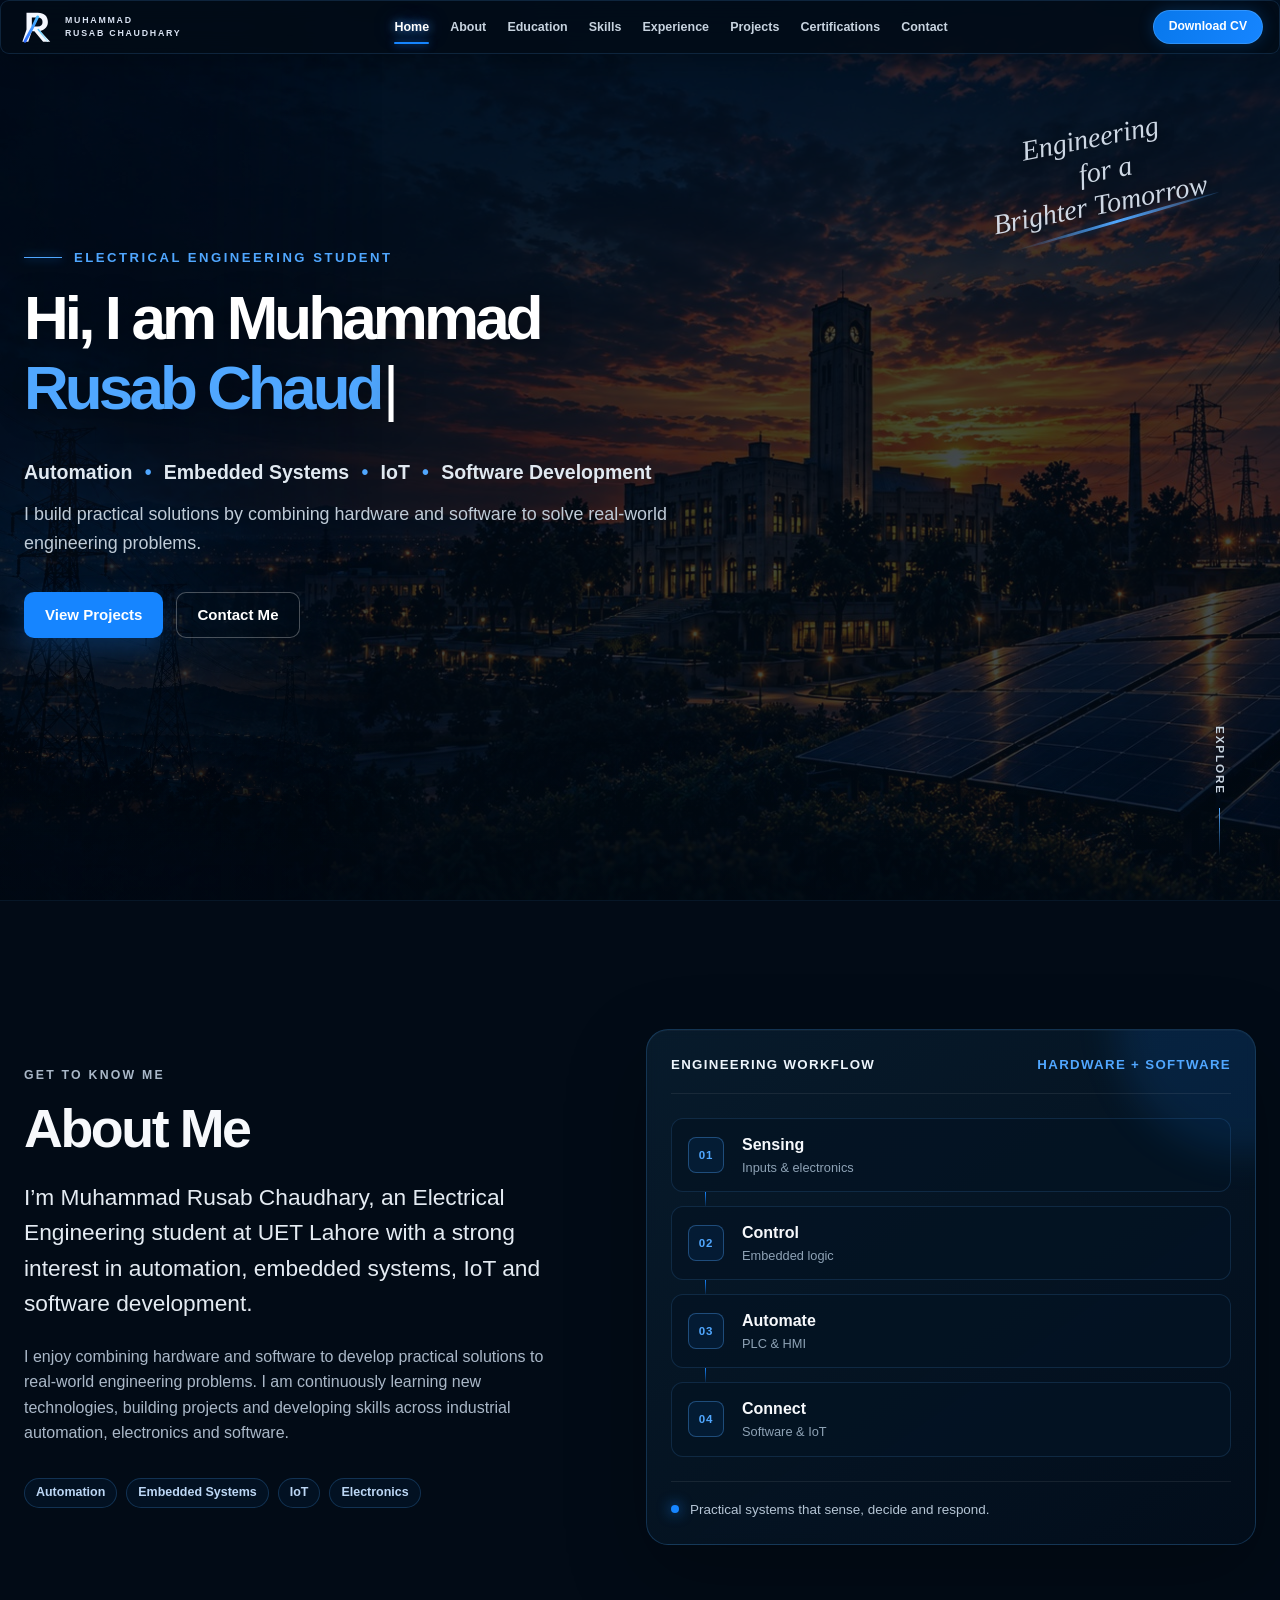
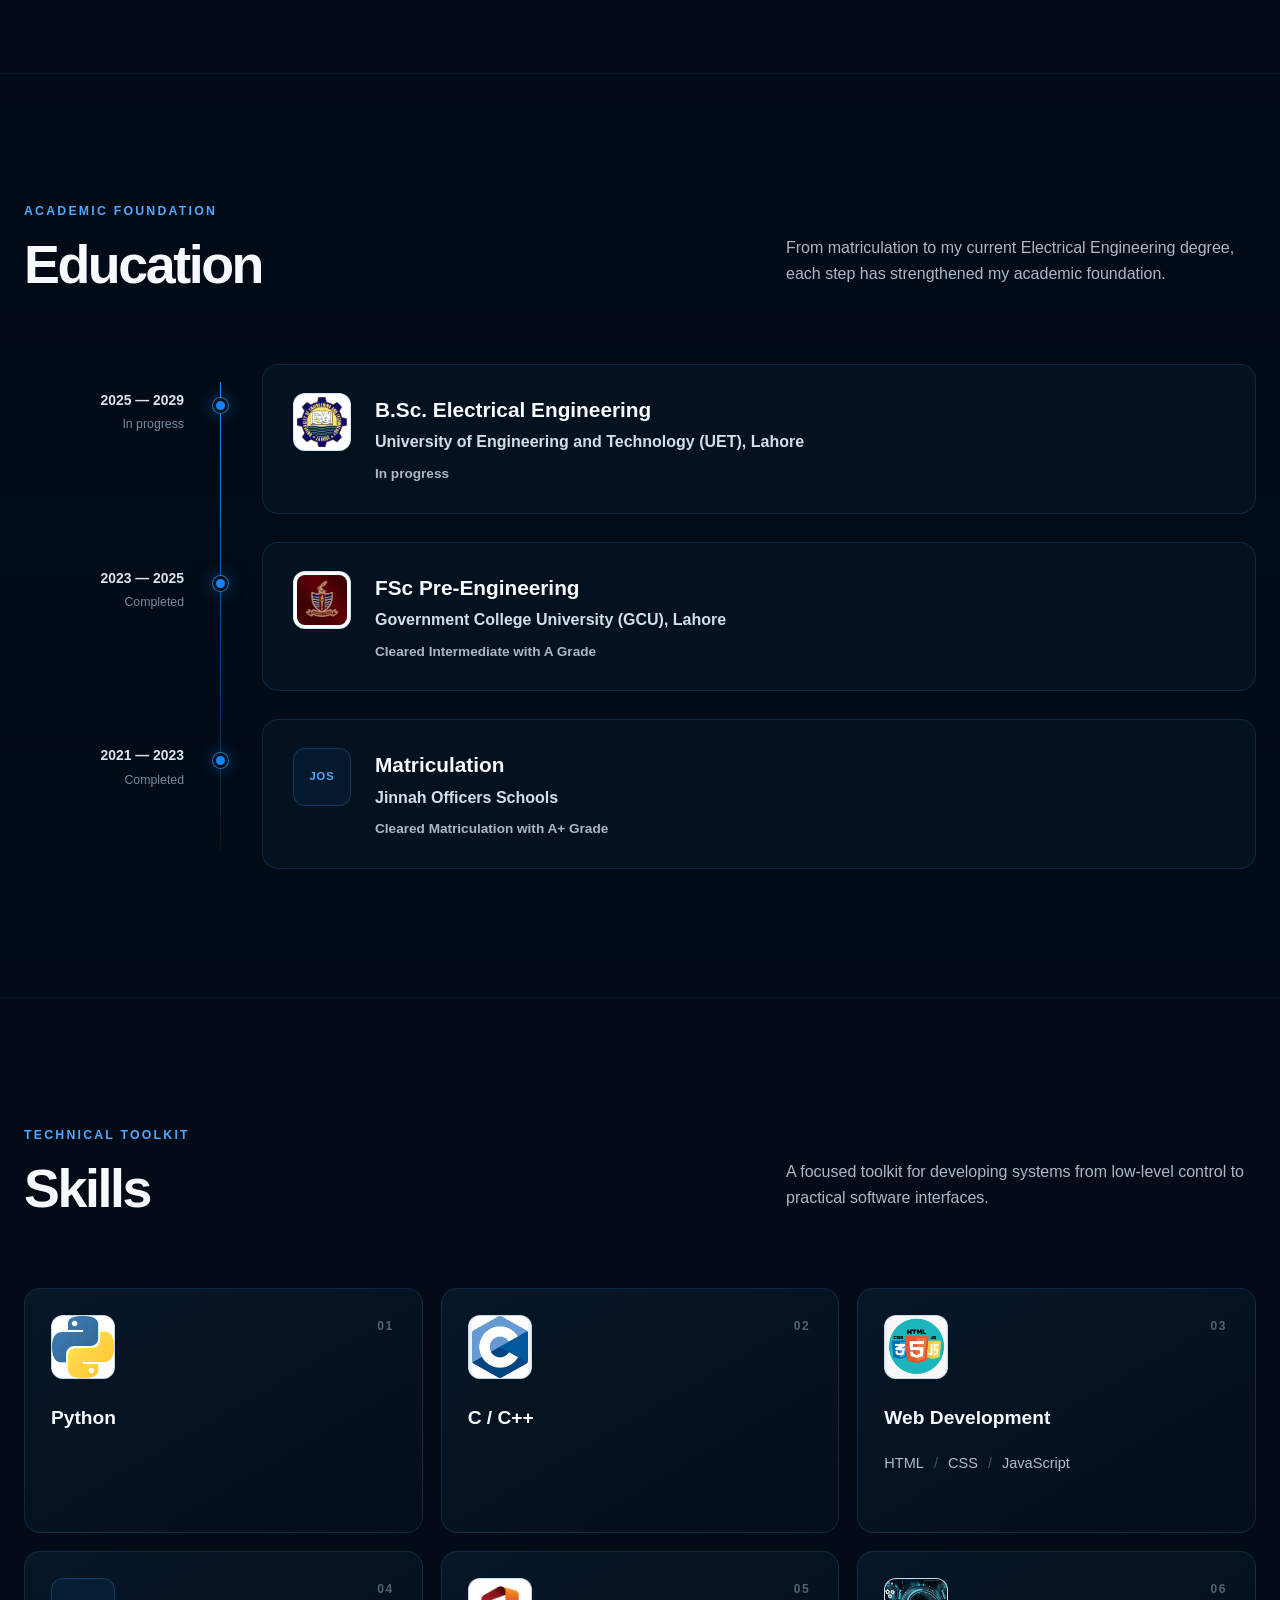
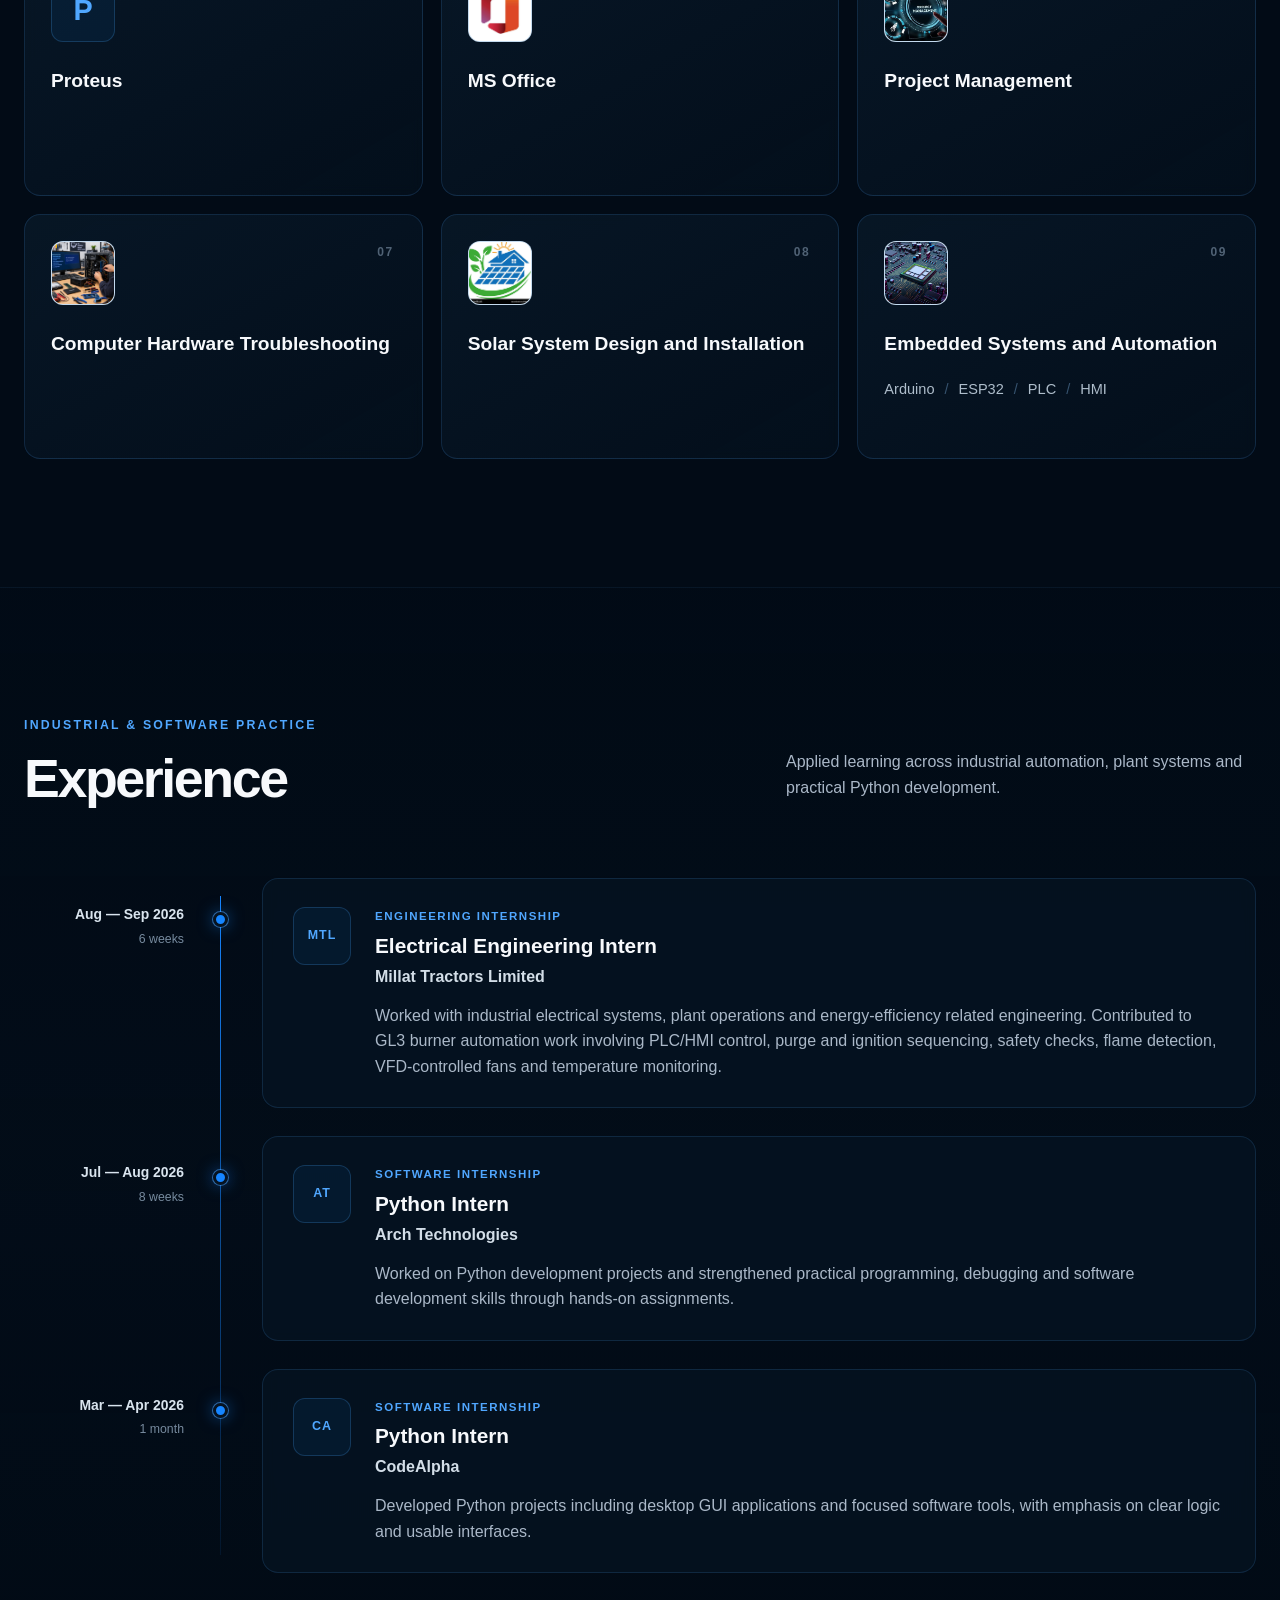
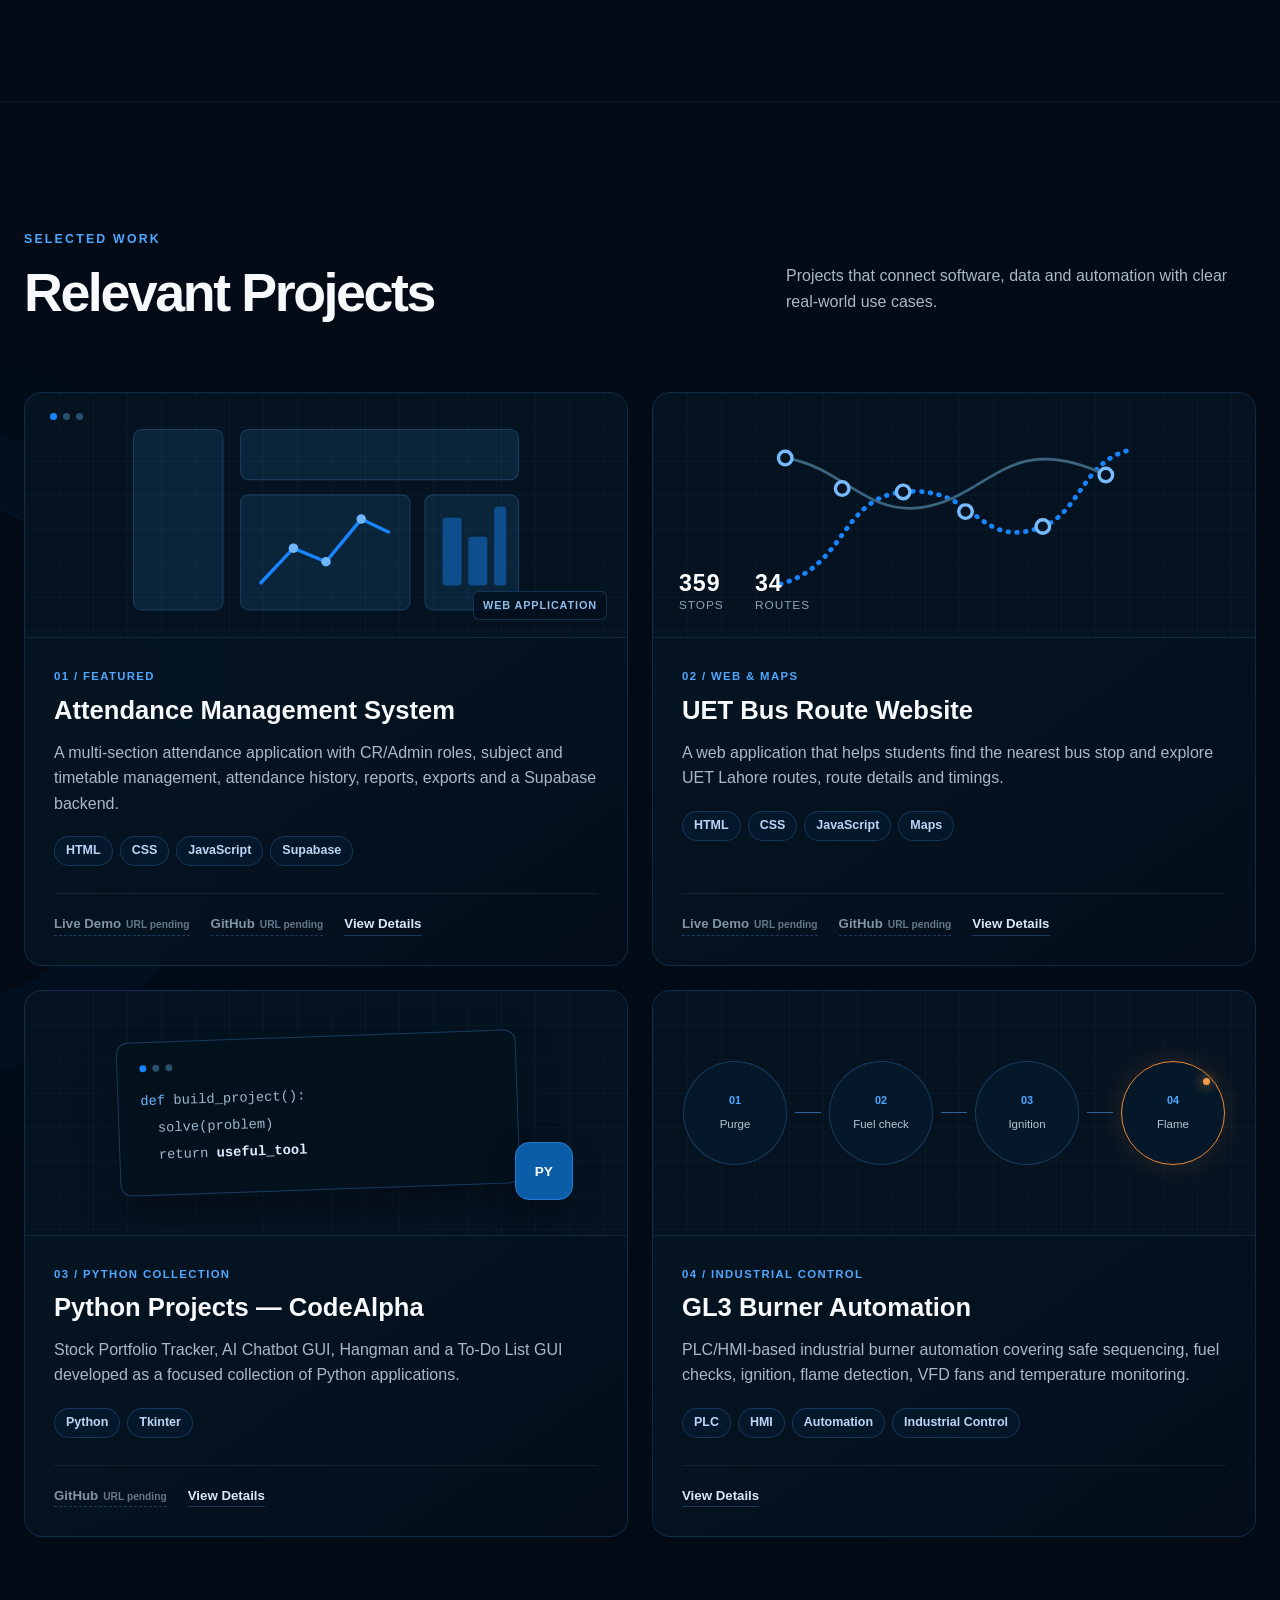
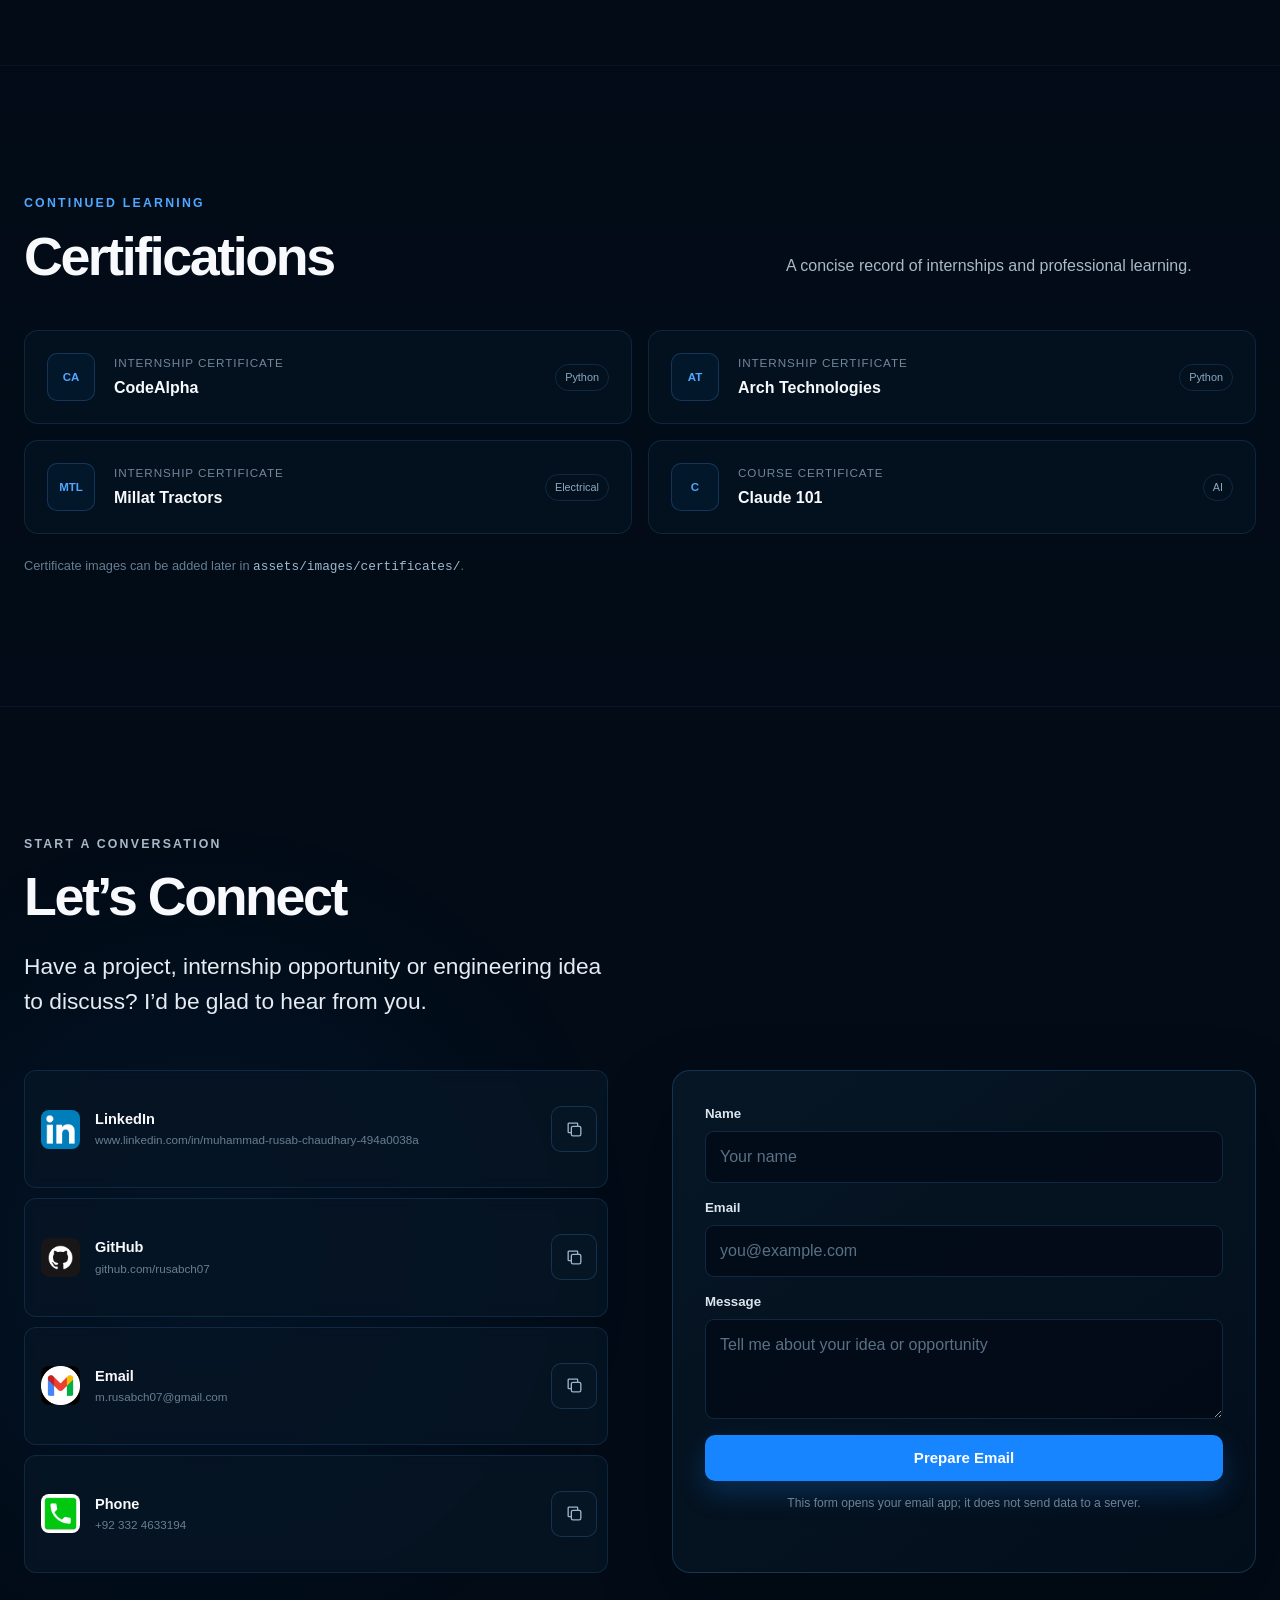
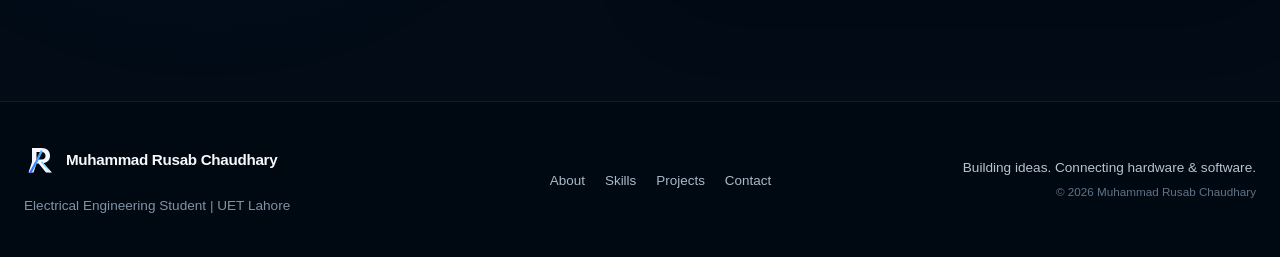
==== index.html @ 1ec8c9a7 "init" ====
<!doctype html>
<html lang="en">
<head>
  <meta charset="utf-8">
  <meta name="viewport" content="width=device-width, initial-scale=1">
  <meta name="description" content="Portfolio of Muhammad Rusab Chaudhary, an Electrical Engineering student focused on automation, embedded systems, IoT and software development.">
  <meta name="theme-color" content="#020b16">
  <title>Muhammad Rusab Chaudhary | Electrical Engineering Portfolio</title>
  <meta property="og:type" content="website">
  <meta property="og:title" content="Muhammad Rusab Chaudhary | Electrical Engineering Portfolio">
  <meta property="og:description" content="Electrical Engineering Student | Automation - Embedded - IoT">
  <meta property="og:image" content="assets/images/og-image.png">
  <meta name="twitter:card" content="summary_large_image">
  <meta name="twitter:title" content="Muhammad Rusab Chaudhary | Electrical Engineering Portfolio">
  <meta name="twitter:description" content="Electrical Engineering Student | Automation - Embedded - IoT">
  <meta name="twitter:image" content="assets/images/og-image.png">
  <link rel="icon" type="image/svg+xml" href="favicon.svg">
  <link rel="icon" type="image/png" sizes="32x32" href="assets/images/favicon-32.png">
  <link rel="icon" type="image/png" sizes="16x16" href="assets/images/favicon-16.png">
  <link rel="shortcut icon" href="favicon.ico">
  <link rel="apple-touch-icon" sizes="180x180" href="assets/images/apple-touch-icon.png">
  <link rel="manifest" href="site.webmanifest">
  <link rel="preload" as="image" href="assets/images/hero-bg.jpg" fetchpriority="high">
  <link rel="preload" as="image" href="assets/images/transmission-towers.png" fetchpriority="high">
  <link rel="stylesheet" href="style.css">
  <script src="script.js" defer></script>
</head>
<body>
  <img class="page-background" src="assets/images/hero-bg.jpg" alt="" aria-hidden="true" width="1600" height="900" fetchpriority="high" loading="eager" decoding="async">
  <a class="skip-link" href="#main-content">Skip to main content</a>

  <header class="site-header" id="site-header">
    <nav class="nav-shell" aria-label="Primary navigation">
      <a class="brand" href="#home" aria-label="Muhammad Rusab Chaudhary, home">
        <img class="brand-logo" src="assets/images/logo-r.svg" alt="Rusab Chaudhary logo" width="38" height="38">
        <span class="brand-name"><span>Muhammad</span><span>Rusab Chaudhary</span></span>
      </a>

      <button class="menu-toggle" type="button" aria-expanded="false" aria-controls="primary-menu" aria-label="Open navigation menu">
        <span></span><span></span><span></span>
      </button>

      <div class="nav-panel" id="primary-menu">
        <ul class="nav-links">
          <li><a class="nav-link active" href="#home">Home</a></li>
          <li><a class="nav-link" href="#about">About</a></li>
          <li><a class="nav-link" href="#education">Education</a></li>
          <li><a class="nav-link" href="#skills">Skills</a></li>
          <li><a class="nav-link" href="#experience">Experience</a></li>
          <li><a class="nav-link" href="#projects">Projects</a></li>
          <li><a class="nav-link" href="#certifications">Certifications</a></li>
          <li><a class="nav-link" href="#contact">Contact</a></li>
        </ul>
        <a class="button button-small button-outline cv-link" href="assets/documents/CV.pdf" download>Download CV</a>
      </div>
    </nav>
  </header>

  <main id="main-content">
    <section class="hero" id="home" aria-labelledby="hero-title">
      <div class="hero-content container">
        <p class="eyebrow hero-eyebrow">Electrical Engineering Student</p>
        <h1 id="hero-title"><span class="typed-line" aria-hidden="true"><span class="typed-prefix-line"><span id="typed-prefix"></span></span><span class="typed-name-line"><span id="typed-name"></span></span></span><span class="type-cursor" aria-hidden="true">|</span><span class="sr-only">Hi, I am Muhammad Rusab Chaudhary</span></h1>
        <p class="hero-specialties">Automation <span>•</span> Embedded Systems <span>•</span> IoT <span>•</span> Software Development</p>
        <p class="hero-intro">I build practical solutions by combining hardware and software to solve real-world engineering problems.</p>
        <div class="hero-actions">
          <a class="button button-primary" href="#projects">View Projects</a>
          <a class="button button-ghost" href="#contact">Contact Me</a>
        </div>
      </div>
      <p class="hero-motto" aria-label="Engineering for a Brighter Tomorrow">
        <span>Engineering</span>
        <span>for a</span>
        <span>Brighter Tomorrow</span>
      </p>
      <a class="scroll-cue" href="#about" aria-label="Scroll to About section">
        <span>Explore</span>
        <span class="scroll-line" aria-hidden="true"></span>
      </a>
    </section>

    <div class="tower-decoration" aria-hidden="true"></div>

    <section class="section about-section" id="about" aria-labelledby="about-title">
      <div class="container about-grid">
        <div class="section-copy reveal">
          <p class="section-kicker">Get to know me</p>
          <h2 id="about-title">About Me</h2>
          <p class="lead">I’m Muhammad Rusab Chaudhary, an Electrical Engineering student at UET Lahore with a strong interest in automation, embedded systems, IoT and software development.</p>
          <p>I enjoy combining hardware and software to develop practical solutions to real-world engineering problems. I am continuously learning new technologies, building projects and developing skills across industrial automation, electronics and software.</p>
          <div class="interest-list" aria-label="Primary interests">
            <span>Automation</span><span>Embedded Systems</span><span>IoT</span><span>Electronics</span>
          </div>
        </div>

        <div class="systems-card reveal" aria-label="Hardware to software engineering workflow">
          <div class="systems-card-header">
            <span>Engineering workflow</span>
            <span class="systems-status">Hardware + Software</span>
          </div>
          <div class="systems-flow">
            <div class="flow-node">
              <span class="flow-index">01</span>
              <div><strong>Sensing</strong><small>Inputs &amp; electronics</small></div>
            </div>
            <div class="flow-connector" aria-hidden="true"></div>
            <div class="flow-node">
              <span class="flow-index">02</span>
              <div><strong>Control</strong><small>Embedded logic</small></div>
            </div>
            <div class="flow-connector" aria-hidden="true"></div>
            <div class="flow-node">
              <span class="flow-index">03</span>
              <div><strong>Automate</strong><small>PLC &amp; HMI</small></div>
            </div>
            <div class="flow-connector" aria-hidden="true"></div>
            <div class="flow-node">
              <span class="flow-index">04</span>
              <div><strong>Connect</strong><small>Software &amp; IoT</small></div>
            </div>
          </div>
          <div class="systems-output">
            <span aria-hidden="true"></span>
            <p>Practical systems that sense, decide and respond.</p>
          </div>
        </div>
      </div>
    </section>

    <section class="section section-alt" id="education" aria-labelledby="education-title">
      <div class="container">
        <div class="section-heading reveal">
          <div>
            <p class="section-kicker">Academic foundation</p>
            <h2 id="education-title">Education</h2>
          </div>
          <p>From matriculation to my current Electrical Engineering degree, each step has strengthened my academic foundation.</p>
        </div>

        <div class="timeline education-timeline">
          <article class="timeline-item reveal">
            <div class="timeline-marker" aria-hidden="true"></div>
            <div class="timeline-date"><span>2025 — 2029</span><small>In progress</small></div>
            <div class="experience-card">
              <img class="company-logo education-logo" src="assets/images/uet-logo.png" alt="University of Engineering and Technology Lahore logo" width="58" height="58">
              <div>
                <h3>B.Sc. Electrical Engineering</h3>
                <p class="education-institute">University of Engineering and Technology (UET), Lahore</p>
                <p class="education-grade">In progress</p>
              </div>
            </div>
          </article>

          <article class="timeline-item reveal">
            <div class="timeline-marker" aria-hidden="true"></div>
            <div class="timeline-date"><span>2023 — 2025</span><small>Completed</small></div>
            <div class="experience-card">
              <img class="company-logo education-logo" src="assets/images/gcu-logo.jpg" alt="Government College University Lahore logo" width="58" height="58">
              <div>
                <h3>FSc Pre-Engineering</h3>
                <p class="education-institute">Government College University (GCU), Lahore</p>
                <p class="education-grade">Cleared Intermediate with A Grade</p>
              </div>
            </div>
          </article>

          <article class="timeline-item reveal">
            <div class="timeline-marker" aria-hidden="true"></div>
            <div class="timeline-date"><span>2021 — 2023</span><small>Completed</small></div>
            <div class="experience-card">
              <div class="company-logo education-initials" aria-label="Jinnah Officers Schools initials">JOS</div>
              <div>
                <h3>Matriculation</h3>
                <p class="education-institute">Jinnah Officers Schools</p>
                <p class="education-grade">Cleared Matriculation with A+ Grade</p>
              </div>
            </div>
          </article>
        </div>
      </div>
    </section>

    <section class="section" id="skills" aria-labelledby="skills-title">
      <div class="container">
        <div class="section-heading reveal">
          <div>
            <p class="section-kicker">Technical toolkit</p>
            <h2 id="skills-title">Skills</h2>
          </div>
          <p>A focused toolkit for developing systems from low-level control to practical software interfaces.</p>
        </div>

        <div class="skills-grid">
          <article class="skill-card reveal">
            <p class="card-number">01</p>
            <img class="skill-image" src="assets/images/python-image.png" alt="" aria-hidden="true" width="64" height="64">
            <h3>Python</h3>
          </article>
          <article class="skill-card reveal">
            <p class="card-number">02</p>
            <img class="skill-image" src="assets/images/c%20logo.png" alt="" aria-hidden="true" width="64" height="64">
            <h3>C / C++</h3>
          </article>
          <article class="skill-card reveal">
            <p class="card-number">03</p>
            <img class="skill-image" src="assets/images/web%20developemnt.png" alt="" aria-hidden="true" width="64" height="64">
            <h3>Web Development</h3>
            <ul><li>HTML</li><li>CSS</li><li>JavaScript</li></ul>
          </article>
          <article class="skill-card reveal">
            <p class="card-number">04</p>
            <div class="skill-image skill-image-text" aria-hidden="true">P</div>
            <h3>Proteus</h3>
          </article>
          <article class="skill-card reveal">
            <p class="card-number">05</p>
            <img class="skill-image" src="assets/images/images.jpg" alt="" aria-hidden="true" width="64" height="64">
            <h3>MS Office</h3>
          </article>
          <article class="skill-card reveal">
            <p class="card-number">06</p>
            <img class="skill-image skill-image-cover" src="assets/images/project%20managemnt.jpg" alt="" aria-hidden="true" width="64" height="64">
            <h3>Project Management</h3>
          </article>
          <article class="skill-card reveal">
            <p class="card-number">07</p>
            <img class="skill-image skill-image-cover" src="assets/images/computer%20hardware%20troubleshoting.jpg" alt="" aria-hidden="true" width="64" height="64">
            <h3>Computer Hardware Troubleshooting</h3>
          </article>
          <article class="skill-card reveal">
            <p class="card-number">08</p>
            <img class="skill-image skill-image-cover" src="assets/images/solar%20system%20installtion.jpg" alt="" aria-hidden="true" width="64" height="64">
            <h3>Solar System Design and Installation</h3>
          </article>
          <article class="skill-card reveal">
            <p class="card-number">09</p>
            <img class="skill-image skill-image-cover" src="assets/images/embeded%20system.jpg" alt="" aria-hidden="true" width="64" height="64">
            <h3>Embedded Systems and Automation</h3>
            <ul><li>Arduino</li><li>ESP32</li><li>PLC</li><li>HMI</li></ul>
          </article>
        </div>
      </div>
    </section>

    <section class="section section-alt" id="experience" aria-labelledby="experience-title">
      <div class="container">
        <div class="section-heading reveal">
          <div>
            <p class="section-kicker">Industrial &amp; software practice</p>
            <h2 id="experience-title">Experience</h2>
          </div>
          <p>Applied learning across industrial automation, plant systems and practical Python development.</p>
        </div>

        <div class="timeline">
          <article class="timeline-item reveal">
            <div class="timeline-marker" aria-hidden="true"></div>
            <div class="timeline-date"><span>Aug — Sep 2026</span><small>6 weeks</small></div>
            <div class="experience-card">
              <div class="company-logo" aria-label="Millat Tractors logo placeholder">MTL</div>
              <div>
                <p class="experience-type">Engineering internship</p>
                <h3>Electrical Engineering Intern</h3>
                <p class="company-name">Millat Tractors Limited</p>
                <p>Worked with industrial electrical systems, plant operations and energy-efficiency related engineering. Contributed to GL3 burner automation work involving PLC/HMI control, purge and ignition sequencing, safety checks, flame detection, VFD-controlled fans and temperature monitoring.</p>
              </div>
            </div>
          </article>

          <article class="timeline-item reveal">
            <div class="timeline-marker" aria-hidden="true"></div>
            <div class="timeline-date"><span>Jul — Aug 2026</span><small>8 weeks</small></div>
            <div class="experience-card">
              <div class="company-logo" aria-label="Arch Technologies logo placeholder">AT</div>
              <div>
                <p class="experience-type">Software internship</p>
                <h3>Python Intern</h3>
                <p class="company-name">Arch Technologies</p>
                <p>Worked on Python development projects and strengthened practical programming, debugging and software development skills through hands-on assignments.</p>
              </div>
            </div>
          </article>

          <article class="timeline-item reveal">
            <div class="timeline-marker" aria-hidden="true"></div>
            <div class="timeline-date"><span>Mar — Apr 2026</span><small>1 month</small></div>
            <div class="experience-card">
              <div class="company-logo" aria-label="CodeAlpha logo placeholder">CA</div>
              <div>
                <p class="experience-type">Software internship</p>
                <h3>Python Intern</h3>
                <p class="company-name">CodeAlpha</p>
                <p>Developed Python projects including desktop GUI applications and focused software tools, with emphasis on clear logic and usable interfaces.</p>
              </div>
            </div>
          </article>
        </div>
      </div>
    </section>

    <section class="section projects-section" id="projects" aria-labelledby="projects-title">
      <div class="container">
        <div class="section-heading reveal">
          <div>
            <p class="section-kicker">Selected work</p>
            <h2 id="projects-title">Relevant Projects</h2>
          </div>
          <p>Projects that connect software, data and automation with clear real-world use cases.</p>
        </div>

        <div class="projects-grid">
          <article class="project-card project-featured reveal">
            <div class="project-visual attendance-visual" role="img" aria-label="Diagram preview of an attendance management dashboard">
              <div class="visual-topline"><span></span><span></span><span></span></div>
              <svg viewBox="0 0 640 360" aria-hidden="true">
                <rect x="36" y="54" width="132" height="266" rx="12" class="svg-panel"/>
                <rect x="194" y="54" width="410" height="74" rx="12" class="svg-panel"/>
                <rect x="194" y="150" width="250" height="170" rx="12" class="svg-panel"/>
                <rect x="466" y="150" width="138" height="170" rx="12" class="svg-panel"/>
                <path d="M224 280l48-51 48 20 52-63 40 19" class="svg-accent-line"/>
                <circle cx="272" cy="229" r="7" class="svg-dot"/><circle cx="320" cy="249" r="7" class="svg-dot"/><circle cx="372" cy="186" r="7" class="svg-dot"/>
                <rect x="492" y="184" width="28" height="100" rx="5" class="svg-bar"/><rect x="530" y="212" width="28" height="72" rx="5" class="svg-bar"/><rect x="568" y="168" width="18" height="116" rx="5" class="svg-bar"/>
              </svg>
              <span class="visual-label">Web Application</span>
            </div>
            <div class="project-body">
              <p class="project-index">01 / Featured</p>
              <h3>Attendance Management System</h3>
              <p>A multi-section attendance application with CR/Admin roles, subject and timetable management, attendance history, reports, exports and a Supabase backend.</p>
              <div class="tag-list"><span>HTML</span><span>CSS</span><span>JavaScript</span><span>Supabase</span></div>
              <div class="project-actions">
                <span class="text-link unavailable" title="Add the live project URL">Live Demo <small>URL pending</small></span>
                <span class="text-link unavailable" title="Add the repository URL">GitHub <small>URL pending</small></span>
                <button class="text-link detail-trigger" type="button" data-dialog="attendance-dialog">View Details</button>
              </div>
            </div>
          </article>

          <article class="project-card reveal">
            <div class="project-visual route-visual" role="img" aria-label="Diagram preview of connected bus stops and routes">
              <svg viewBox="0 0 640 360" aria-hidden="true">
                <path d="M64 282c98-28 89-127 181-136 110-11 109 89 206 51 54-21 59-94 125-112" class="svg-route"/>
                <path d="M71 96c83 12 117 84 200 73 102-14 128-117 273-48" class="svg-route secondary"/>
                <g class="svg-stops"><circle cx="71" cy="96" r="10"/><circle cx="155" cy="141" r="10"/><circle cx="245" cy="146" r="10"/><circle cx="337" cy="175" r="10"/><circle cx="451" cy="197" r="10"/><circle cx="544" cy="121" r="10"/></g>
              </svg>
              <span class="route-stat"><strong>359</strong> stops</span><span class="route-stat second"><strong>34</strong> routes</span>
            </div>
            <div class="project-body">
              <p class="project-index">02 / Web &amp; Maps</p>
              <h3>UET Bus Route Website</h3>
              <p>A web application that helps students find the nearest bus stop and explore UET Lahore routes, route details and timings.</p>
              <div class="tag-list"><span>HTML</span><span>CSS</span><span>JavaScript</span><span>Maps</span></div>
              <div class="project-actions">
                <span class="text-link unavailable" title="Add the live project URL">Live Demo <small>URL pending</small></span>
                <span class="text-link unavailable" title="Add the repository URL">GitHub <small>URL pending</small></span>
                <button class="text-link detail-trigger" type="button" data-dialog="bus-dialog">View Details</button>
              </div>
            </div>
          </article>

          <article class="project-card reveal">
            <div class="project-visual python-visual" role="img" aria-label="Diagram preview of Python desktop application windows">
              <div class="code-window">
                <div class="code-dots"><span></span><span></span><span></span></div>
                <p><i>def</i> build_project():</p><p>&nbsp;&nbsp;solve(problem)</p><p>&nbsp;&nbsp;return <b>useful_tool</b></p>
              </div>
              <div class="python-badge" aria-hidden="true">PY</div>
            </div>
            <div class="project-body">
              <p class="project-index">03 / Python Collection</p>
              <h3>Python Projects — CodeAlpha</h3>
              <p>Stock Portfolio Tracker, AI Chatbot GUI, Hangman and a To-Do List GUI developed as a focused collection of Python applications.</p>
              <div class="tag-list"><span>Python</span><span>Tkinter</span></div>
              <div class="project-actions">
                <span class="text-link unavailable" title="Add the repository URL">GitHub <small>URL pending</small></span>
                <button class="text-link detail-trigger" type="button" data-dialog="python-dialog">View Details</button>
              </div>
            </div>
          </article>

          <article class="project-card reveal">
            <div class="project-visual burner-visual" role="img" aria-label="Process diagram for industrial burner automation">
              <div class="process-node"><span>01</span>Purge</div><i></i>
              <div class="process-node"><span>02</span>Fuel check</div><i></i>
              <div class="process-node"><span>03</span>Ignition</div><i></i>
              <div class="process-node active"><span>04</span>Flame</div>
            </div>
            <div class="project-body">
              <p class="project-index">04 / Industrial Control</p>
              <h3>GL3 Burner Automation</h3>
              <p>PLC/HMI-based industrial burner automation covering safe sequencing, fuel checks, ignition, flame detection, VFD fans and temperature monitoring.</p>
              <div class="tag-list"><span>PLC</span><span>HMI</span><span>Automation</span><span>Industrial Control</span></div>
              <div class="project-actions">
                <button class="text-link detail-trigger" type="button" data-dialog="burner-dialog">View Details</button>
              </div>
            </div>
          </article>
        </div>
      </div>
    </section>

    <section class="section section-alt" id="certifications" aria-labelledby="certifications-title">
      <div class="container">
        <div class="section-heading compact-heading reveal">
          <div>
            <p class="section-kicker">Continued learning</p>
            <h2 id="certifications-title">Certifications</h2>
          </div>
          <p>A concise record of internships and professional learning.</p>
        </div>

        <div class="cert-grid">
          <article class="cert-card reveal"><div class="cert-mark">CA</div><div><p>Internship Certificate</p><h3>CodeAlpha</h3></div><span class="cert-type">Python</span></article>
          <article class="cert-card reveal"><div class="cert-mark">AT</div><div><p>Internship Certificate</p><h3>Arch Technologies</h3></div><span class="cert-type">Python</span></article>
          <article class="cert-card reveal"><div class="cert-mark">MTL</div><div><p>Internship Certificate</p><h3>Millat Tractors</h3></div><span class="cert-type">Electrical</span></article>
          <article class="cert-card reveal"><div class="cert-mark">C</div><div><p>Course Certificate</p><h3>Claude 101</h3></div><span class="cert-type">AI</span></article>
        </div>
        <p class="asset-note reveal">Certificate images can be added later in <code>assets/images/certificates/</code>.</p>
      </div>
    </section>

    <section class="section contact-section" id="contact" aria-labelledby="contact-title">
      <div class="container contact-grid">
        <div class="contact-intro reveal">
          <p class="section-kicker">Start a conversation</p>
          <h2 id="contact-title">Let’s Connect</h2>
          <p class="lead">Have a project, internship opportunity or engineering idea to discuss? I’d be glad to hear from you.</p>
        </div>

        <div class="contact-links reveal" aria-label="Contact profiles">
            <div class="contact-item">
              <a class="contact-link" href="https://www.linkedin.com/in/muhammad-rusab-chaudhary-494a0038a" target="_blank" rel="noopener noreferrer">
                <img class="contact-icon-image" src="assets/images/contact-linkedin.png" alt="" aria-hidden="true" width="39" height="39"><span class="contact-link-copy"><strong>LinkedIn</strong><small>www.linkedin.com/in/muhammad-rusab-chaudhary-494a0038a</small></span>
              </a>
              <button class="copy-contact" type="button" data-copy-value="https://www.linkedin.com/in/muhammad-rusab-chaudhary-494a0038a" data-copy-label="LinkedIn URL" aria-label="Copy LinkedIn URL" title="Copy LinkedIn URL">
                <svg class="copy-icon" viewBox="0 0 24 24" aria-hidden="true"><rect x="8" y="8" width="12" height="12" rx="2"></rect><path d="M16 8V5a1 1 0 0 0-1-1H5a1 1 0 0 0-1 1v10a1 1 0 0 0 1 1h3"></path></svg><svg class="copy-success" viewBox="0 0 24 24" aria-hidden="true"><path d="m5 12 4 4L19 6"></path></svg>
              </button>
            </div>
            <div class="contact-item">
              <a class="contact-link" href="https://github.com/rusabch07" target="_blank" rel="noopener noreferrer">
                <img class="contact-icon-image" src="assets/images/contact-github.png" alt="" aria-hidden="true" width="39" height="39"><span class="contact-link-copy"><strong>GitHub</strong><small>github.com/rusabch07</small></span>
              </a>
              <button class="copy-contact" type="button" data-copy-value="https://github.com/rusabch07" data-copy-label="GitHub URL" aria-label="Copy GitHub URL" title="Copy GitHub URL">
                <svg class="copy-icon" viewBox="0 0 24 24" aria-hidden="true"><rect x="8" y="8" width="12" height="12" rx="2"></rect><path d="M16 8V5a1 1 0 0 0-1-1H5a1 1 0 0 0-1 1v10a1 1 0 0 0 1 1h3"></path></svg><svg class="copy-success" viewBox="0 0 24 24" aria-hidden="true"><path d="m5 12 4 4L19 6"></path></svg>
              </button>
            </div>
            <div class="contact-item">
              <a class="contact-link" href="mailto:m.rusabch07@gmail.com">
                <img class="contact-icon-image" src="assets/images/contact-email.png" alt="" aria-hidden="true" width="39" height="39"><span class="contact-link-copy"><strong>Email</strong><small>m.rusabch07@gmail.com</small></span>
              </a>
              <button class="copy-contact" type="button" data-copy-value="m.rusabch07@gmail.com" data-copy-label="Email address" aria-label="Copy email address" title="Copy email address">
                <svg class="copy-icon" viewBox="0 0 24 24" aria-hidden="true"><rect x="8" y="8" width="12" height="12" rx="2"></rect><path d="M16 8V5a1 1 0 0 0-1-1H5a1 1 0 0 0-1 1v10a1 1 0 0 0 1 1h3"></path></svg><svg class="copy-success" viewBox="0 0 24 24" aria-hidden="true"><path d="m5 12 4 4L19 6"></path></svg>
              </button>
            </div>
            <div class="contact-item">
              <a class="contact-link" href="tel:+923324633194">
                <img class="contact-icon-image" src="assets/images/contact-phone.png" alt="" aria-hidden="true" width="39" height="39"><span class="contact-link-copy"><strong>Phone</strong><small>+92 332 4633194</small></span>
              </a>
              <button class="copy-contact" type="button" data-copy-value="+923324633194" data-copy-label="Phone number" aria-label="Copy phone number" title="Copy phone number">
                <svg class="copy-icon" viewBox="0 0 24 24" aria-hidden="true"><rect x="8" y="8" width="12" height="12" rx="2"></rect><path d="M16 8V5a1 1 0 0 0-1-1H5a1 1 0 0 0-1 1v10a1 1 0 0 0 1 1h3"></path></svg><svg class="copy-success" viewBox="0 0 24 24" aria-hidden="true"><path d="m5 12 4 4L19 6"></path></svg>
              </button>
            </div>
        </div>
        <p class="sr-only" id="copy-contact-status" role="status" aria-live="polite"></p>

        <form class="contact-form reveal" id="contact-form" data-recipient="m.rusabch07@gmail.com">
          <div class="form-row">
            <label for="contact-name">Name</label>
            <input id="contact-name" name="name" type="text" autocomplete="name" placeholder="Your name" required>
          </div>
          <div class="form-row">
            <label for="contact-email">Email</label>
            <input id="contact-email" name="email" type="email" autocomplete="email" placeholder="you@example.com" required>
          </div>
          <div class="form-row">
            <label for="contact-message">Message</label>
            <textarea id="contact-message" name="message" rows="5" placeholder="Tell me about your idea or opportunity" required></textarea>
          </div>
          <button class="button button-primary" type="submit">Prepare Email</button>
          <p class="form-note">This form opens your email app; it does not send data to a server.</p>
          <p class="form-status" id="form-status" role="status" aria-live="polite"></p>
        </form>
      </div>
    </section>
  </main>

  <footer class="site-footer">
    <div class="container footer-grid">
      <div>
        <a class="brand footer-brand" href="#home"><img class="brand-logo" src="assets/images/logo-r.svg" alt="Rusab Chaudhary logo" width="32" height="32"><span>Muhammad Rusab Chaudhary</span></a>
        <p>Electrical Engineering Student | UET Lahore</p>
      </div>
      <nav class="footer-nav" aria-label="Footer navigation">
        <a href="#about">About</a><a href="#skills">Skills</a><a href="#projects">Projects</a><a href="#contact">Contact</a>
      </nav>
      <div class="footer-note"><p>Building ideas. Connecting hardware &amp; software.</p><small>© <span id="current-year">2026</span> Muhammad Rusab Chaudhary</small></div>
    </div>
  </footer>

  <dialog class="project-dialog" id="attendance-dialog" aria-labelledby="attendance-dialog-title">
    <div class="dialog-header"><p class="section-kicker">Web application</p><button class="dialog-close" type="button" aria-label="Close project details">×</button></div>
    <h2 id="attendance-dialog-title">Attendance Management System</h2>
    <div class="dialog-grid">
      <section><h3>Overview</h3><p>A multi-section platform for managing attendance across subjects, timetables and user roles with a connected Supabase backend.</p></section>
      <section><h3>Problem</h3><p>Manual attendance records are slow to review, difficult to consolidate and prone to inconsistencies across sections and subjects.</p></section>
      <section><h3>Solution</h3><p>A role-aware web application that centralizes schedules, attendance entry, history and exportable reporting.</p></section>
      <section><h3>Features</h3><ul><li>CR and Admin roles</li><li>Subject and timetable management</li><li>Attendance history and reports</li><li>Data exports</li></ul></section>
      <section><h3>Technologies</h3><div class="tag-list"><span>HTML</span><span>CSS</span><span>JavaScript</span><span>Supabase</span></div></section>
      <section><h3>What I learned</h3><p>Structuring a larger front-end application, managing role-based flows and connecting UI state to a hosted data service.</p></section>
    </div>
    <p class="dialog-note">Project screenshots and repository links can be added when available.</p>
  </dialog>

  <dialog class="project-dialog" id="bus-dialog" aria-labelledby="bus-dialog-title">
    <div class="dialog-header"><p class="section-kicker">Web &amp; maps</p><button class="dialog-close" type="button" aria-label="Close project details">×</button></div>
    <h2 id="bus-dialog-title">UET Bus Route Website</h2>
    <div class="dialog-grid">
      <section><h3>Overview</h3><p>A route-finding website designed to help UET Lahore students discover nearby stops, routes and timing information.</p></section>
      <section><h3>Problem</h3><p>Students need a clear way to identify the nearest useful stop and understand which university route serves it.</p></section>
      <section><h3>Solution</h3><p>A map-based interface that organizes approximately 359 stops and 34 routes into searchable, understandable journeys.</p></section>
      <section><h3>Features</h3><ul><li>Nearest-stop discovery</li><li>Route and stop details</li><li>Timing information</li><li>Large structured route dataset</li></ul></section>
      <section><h3>Technologies</h3><div class="tag-list"><span>HTML</span><span>CSS</span><span>JavaScript</span><span>Maps</span></div></section>
      <section><h3>What I learned</h3><p>Working with location-oriented datasets and shaping complex route information into a focused interface for students.</p></section>
    </div>
    <p class="dialog-note">Project screenshots and repository links can be added when available.</p>
  </dialog>

  <dialog class="project-dialog" id="python-dialog" aria-labelledby="python-dialog-title">
    <div class="dialog-header"><p class="section-kicker">Python collection</p><button class="dialog-close" type="button" aria-label="Close project details">×</button></div>
    <h2 id="python-dialog-title">Python Projects — CodeAlpha</h2>
    <div class="dialog-grid">
      <section><h3>Overview</h3><p>A set of focused Python applications covering data handling, simple AI interaction, game logic and desktop productivity.</p></section>
      <section><h3>Projects</h3><ul><li>Stock Portfolio Tracker</li><li>AI Chatbot GUI</li><li>Hangman</li><li>To-Do List GUI</li></ul></section>
      <section><h3>Approach</h3><p>Each project was kept modular and task-focused, using Python logic with Tkinter where a desktop interface was useful.</p></section>
      <section><h3>Technologies</h3><div class="tag-list"><span>Python</span><span>Tkinter</span></div></section>
      <section><h3>Challenges</h3><p>Translating program state into clear user feedback and keeping event-driven GUI code organized as features grow.</p></section>
      <section><h3>What I learned</h3><p>Practical GUI development, input validation, state management and breaking larger problems into testable functions.</p></section>
    </div>
    <p class="dialog-note">Repository links can be added when available.</p>
  </dialog>

  <dialog class="project-dialog" id="burner-dialog" aria-labelledby="burner-dialog-title">
    <div class="dialog-header"><p class="section-kicker">Industrial automation</p><button class="dialog-close" type="button" aria-label="Close project details">×</button></div>
    <h2 id="burner-dialog-title">GL3 Burner Automation</h2>
    <div class="dialog-grid">
      <section><h3>Overview</h3><p>A PLC/HMI-based industrial control project designed around the safe and observable operation of a GL3 burner.</p></section>
      <section><h3>Problem</h3><p>Burner operation requires a dependable sequence with interlocks, monitored conditions and clear operator feedback.</p></section>
      <section><h3>Solution</h3><p>A staged control sequence covering purge, fuel validation, ignition, flame confirmation and continued monitoring.</p></section>
      <section><h3>Features</h3><ul><li>Purge sequence</li><li>Fuel checking and ignition</li><li>Flame detection</li><li>VFD-controlled fans</li><li>Temperature monitoring</li></ul></section>
      <section><h3>Technologies</h3><div class="tag-list"><span>PLC</span><span>HMI</span><span>Automation</span><span>Industrial Control</span></div></section>
      <section><h3>What I learned</h3><p>How industrial automation joins electrical hardware, safety logic, operator interfaces and real-time process feedback.</p></section>
    </div>
    <p class="dialog-note">Technical documentation and screenshots can be added when available.</p>
  </dialog>
</body>
</html>
---- style.css ----
:root {
  --bg-primary: #020b16;
  --bg-secondary: #061321;
  --bg-card: #081827;
  --text-primary: #f7f9fc;
  --text-secondary: #aab8c8;
  --accent: #1685ff;
  --accent-light: #50a7ff;
  --border: rgba(66, 153, 225, 0.25);
  --header-height: 76px;
  --container: 1280px;
  --radius: 16px;
  color-scheme: dark;
}

*, *::before, *::after { box-sizing: border-box; }

html { overflow-x: hidden; background: var(--bg-primary); scroll-behavior: smooth; scroll-padding-top: var(--header-height); }

body {
  position: relative;
  isolation: isolate;
  margin: 0;
  min-width: 0;
  overflow-x: clip;
  background: transparent;
  color: var(--text-primary);
  font-family: Inter, "Segoe UI", Roboto, Helvetica, Arial, sans-serif;
  font-size: 1rem;
  line-height: 1.6;
  -webkit-font-smoothing: antialiased;
}

main { position: relative; isolation: isolate; }

.page-background {
  position: fixed;
  z-index: -2;
  inset: 0;
  width: 100%;
  height: 100%;
  object-fit: cover;
  object-position: center center;
  pointer-events: none;
  user-select: none;
}

body::before {
  content: "";
  position: fixed;
  z-index: -1;
  inset: 0;
  background: rgba(2, 11, 22, .74);
  pointer-events: none;
}

body.menu-open { overflow: hidden; }
a { color: inherit; text-decoration: none; }
button, input, textarea { font: inherit; }
img { display: block; max-width: 100%; }

.container { width: min(calc(100% - 48px), var(--container)); margin-inline: auto; }
.sr-only { position: absolute; width: 1px; height: 1px; padding: 0; margin: -1px; overflow: hidden; clip: rect(0, 0, 0, 0); white-space: nowrap; border: 0; }
.skip-link { position: fixed; z-index: 200; left: 16px; top: -100px; padding: 10px 16px; border-radius: 8px; background: #fff; color: #020b16; font-weight: 700; transition: top .2s ease; }
.skip-link:focus { top: 12px; }

:focus-visible { outline: 3px solid var(--accent-light); outline-offset: 4px; }

.site-header {
  position: fixed;
  inset: 0 0 auto;
  z-index: 100;
  height: 54px;
  border: 1px solid rgba(80, 167, 255, .16);
  border-radius: 9px;
  background: rgba(2, 11, 22, .82);
  box-shadow: 0 8px 28px rgba(0, 0, 0, .22);
  backdrop-filter: blur(14px);
  transition: background-color .3s ease, border-color .3s ease, box-shadow .3s ease;
}

.site-header.scrolled {
  border-color: rgba(80, 167, 255, .24);
  background: rgba(2, 11, 22, .94);
  box-shadow: 0 10px 35px rgba(0, 0, 0, .3);
}

.nav-shell { width: 100%; height: 100%; margin-inline: auto; padding-inline: 16px; display: flex; align-items: center; gap: 28px; }
.brand { display: inline-flex; align-items: center; gap: 10px; flex: 0 0 auto; font-weight: 750; letter-spacing: -.02em; }
.brand-logo { display: block; width: 38px; height: 38px; flex: 0 0 auto; object-fit: contain; transition: filter .2s ease, transform .2s ease; }
.brand:hover .brand-logo { filter: drop-shadow(0 0 7px rgba(76, 195, 255, .55)); transform: scale(1.05); }
.brand-name { display: grid; gap: 2px; color: #d9e3f2; font-size: .55rem; font-weight: 700; line-height: 1.2; letter-spacing: .2em; text-transform: uppercase; }
.nav-panel { display: flex; align-items: center; justify-content: space-between; gap: 20px; width: 100%; }
.nav-links { display: flex; align-items: center; justify-content: center; gap: clamp(16px, 1.65vw, 26px); list-style: none; margin: 0 auto; padding: 0; }
.nav-link { position: relative; display: block; padding: 18px 0 16px; color: #c7d3df; font-size: .78rem; font-weight: 600; transition: color .2s ease, text-shadow .2s ease; }
.nav-link::after { content: ""; position: absolute; left: 0; right: 0; bottom: 10px; height: 2px; border-radius: 2px; background: var(--accent); transform: scaleX(0); transform-origin: center; transition: transform .2s ease; }
.nav-link:hover, .nav-link.active { color: #fff; text-shadow: 0 0 10px rgba(76, 167, 255, .9), 0 0 20px rgba(22, 133, 255, .55); }
.nav-link.active::after { transform: scaleX(1); box-shadow: 0 0 8px rgba(22, 133, 255, .9); }

.button { min-height: 46px; display: inline-flex; align-items: center; justify-content: center; gap: 8px; padding: 0 20px; border: 1px solid transparent; border-radius: 10px; font-weight: 700; font-size: .94rem; transition: transform .2s ease, background-color .2s ease, border-color .2s ease, color .2s ease, box-shadow .2s ease; }
.button:hover { transform: translateY(-2px); }
.button-primary { background: var(--accent); color: white; box-shadow: 0 12px 28px rgba(22, 133, 255, .23); }
.button-primary:hover { background: #0878ec; box-shadow: 0 14px 34px rgba(22, 133, 255, .3); }
.button-ghost, .button-outline { border-color: rgba(255, 255, 255, .28); background: rgba(2, 11, 22, .28); color: #fff; }
.button-ghost:hover, .button-outline:hover { border-color: var(--accent-light); background: rgba(22, 133, 255, .12); }
.button-small { min-height: 34px; padding-inline: 15px; white-space: nowrap; font-size: .76rem; }
.site-header .cv-link { border-color: rgba(80, 167, 255, .5); border-radius: 999px; background: linear-gradient(110deg, #0878ec, #1685ff); box-shadow: 0 0 16px rgba(22, 133, 255, .24); }
.site-header .cv-link:hover { border-color: #78bdff; background: linear-gradient(110deg, #1685ff, #3297ff); }
.menu-toggle { display: none; width: 44px; height: 44px; margin-left: auto; padding: 10px; border: 0; border-radius: 8px; background: transparent; color: #fff; cursor: pointer; }
.menu-toggle span { display: block; height: 2px; margin: 5px 0; border-radius: 2px; background: currentColor; transition: transform .2s ease, opacity .2s ease; }

.hero {
  position: relative;
  z-index: 1;
  display: grid;
  align-items: center;
  min-height: 100svh;
  overflow: hidden;
  background: transparent;
  isolation: isolate;
}
.hero::after { content: ""; position: absolute; z-index: -1; inset: auto 0 0; height: 170px; background: linear-gradient(transparent, rgba(2, 11, 22, .18)); pointer-events: none; }
.hero-content { padding-block: calc(var(--header-height) + 70px) 120px; transform: translateY(-24px); }
.hero-content > * { max-width: 780px; }
.eyebrow { margin: 0 0 20px; color: var(--accent-light); font-size: .82rem; font-weight: 800; letter-spacing: .19em; text-transform: uppercase; }
.hero-eyebrow { display: inline-flex; align-items: center; gap: 12px; }
.hero-eyebrow::before { content: ""; width: 38px; height: 1px; background: var(--accent-light); box-shadow: 0 0 10px var(--accent); }
.hero h1 { margin: 0; font-size: clamp(2.75rem, 5.5vw, 5rem); line-height: .98; letter-spacing: -.055em; text-wrap: balance; }
.typed-line { display: block; min-height: 1.12em; color: #fff; font-size: .88em; text-shadow: 0 4px 30px rgba(0, 0, 0, .42); }
.typed-prefix-line, .typed-name-line { display: block; min-height: 1.12em; }
.typed-name-line { white-space: nowrap; }
#typed-name { color: var(--accent-light); }
.hero-eyebrow { margin: 0 0 20px; }
.type-cursor { display: inline-block; width: .5em; margin-left: .04em; color: #fff; font-weight: 400; animation: cursor-blink .8s steps(1) infinite; }
.hero-specialties { margin: 30px 0 12px; color: #e1e9f1; font-size: clamp(1rem, 1.55vw, 1.22rem); font-weight: 650; }
.hero-specialties span { margin-inline: .35em; color: var(--accent-light); }
.hero-intro { max-width: 660px; margin: 0; color: #bfcbd7; font-size: clamp(1rem, 1.4vw, 1.14rem); }
.hero-actions { display: flex; flex-wrap: wrap; gap: 13px; margin-top: 34px; }
.hero-motto { position: absolute; z-index: 2; top: clamp(118px, 13.5vh, 142px); right: clamp(48px, 6vw, 88px); display: grid; justify-items: center; margin: 0; color: rgba(227, 237, 250, .9); font-family: "Segoe Script", "Brush Script MT", cursive; font-size: clamp(1.35rem, 2.2vw, 1.8rem); font-style: italic; line-height: 1.12; text-align: center; text-shadow: 0 2px 14px rgba(0, 0, 0, .55); transform: rotate(-11deg); pointer-events: none; }
.hero-motto span:nth-child(2) { margin: 2px 0 2px 18px; }
.hero-motto span:last-child { position: relative; margin-left: -5px; }
.hero-motto span:last-child::after { content: ""; position: absolute; right: -5%; bottom: -.2em; left: 7%; height: 3px; border-radius: 50%; background: linear-gradient(90deg, transparent, var(--accent-light), rgba(80, 167, 255, .2)); box-shadow: 0 0 8px rgba(80, 167, 255, .28); transform: rotate(-5deg); }
.scroll-cue { position: absolute; z-index: 2; right: clamp(24px, 4vw, 64px); bottom: 44px; display: flex; align-items: center; gap: 13px; color: #c7d3df; font-size: .73rem; font-weight: 750; letter-spacing: .16em; text-transform: uppercase; writing-mode: vertical-rl; }
.scroll-line { display: block; width: 1px; height: 48px; background: linear-gradient(var(--accent-light), transparent); }
.tower-decoration { position: absolute; z-index: 0; inset: 0 auto 0 0; width: min(30vw, 440px); pointer-events: none; }
.tower-decoration::before { content: ""; position: sticky; top: 0; display: block; height: 100vh; background: linear-gradient(rgba(2, 11, 22, .52), rgba(2, 11, 22, .62)), url("assets/images/transmission-towers.png") left bottom / cover no-repeat; opacity: .48; -webkit-mask-image: linear-gradient(to right, #000 0%, rgba(0, 0, 0, .82) 56%, transparent 100%); mask-image: linear-gradient(to right, #000 0%, rgba(0, 0, 0, .82) 56%, transparent 100%); }
.section { position: relative; z-index: 1; padding-block: clamp(92px, 10vw, 148px); border-top: 1px solid rgba(80, 167, 255, .075); background: transparent; }
.section-alt { background: linear-gradient(180deg, rgba(2, 11, 22, .12), rgba(6, 19, 33, .24), rgba(2, 11, 22, .12)); }
.section-copy h2, .section-heading h2, .contact-intro h2 { margin: 0 0 24px; font-size: clamp(2.35rem, 4.2vw, 4rem); line-height: 1.05; letter-spacing: -.045em; }
.section-kicker { margin: 0 0 14px; color: var(--accent-light); font-size: .77rem; font-weight: 800; letter-spacing: .18em; text-transform: uppercase; }
.section-copy p, .section-heading > p, .contact-intro > p { color: var(--text-secondary); }
.section-copy .lead, .contact-intro .lead { color: #e4ebf2; font-size: clamp(1.16rem, 2vw, 1.42rem); line-height: 1.55; }
.section-copy > p:last-of-type { margin-bottom: 0; }
.section-heading { display: flex; align-items: end; justify-content: space-between; gap: 40px; margin-bottom: clamp(42px, 6vw, 72px); }
.section-heading h2 { margin-bottom: 0; }
.section-heading > p { width: min(100%, 470px); margin: 0 0 6px; }
.compact-heading { margin-bottom: 46px; }

.about-grid { display: grid; grid-template-columns: minmax(0, .92fr) minmax(410px, 1.08fr); align-items: center; gap: clamp(52px, 8vw, 118px); }
.interest-list { display: flex; flex-wrap: wrap; gap: 9px; margin-top: 32px; }
.interest-list span, .tag-list span { display: inline-flex; align-items: center; min-height: 30px; padding: 4px 11px; border: 1px solid var(--border); border-radius: 999px; color: #bcd7f5; background: rgba(22, 133, 255, .055); font-size: .78rem; font-weight: 650; }
.systems-card { position: relative; padding: 24px; border: 1px solid var(--border); border-radius: 22px; background: linear-gradient(145deg, rgba(9, 30, 48, .82), rgba(3, 15, 29, .74)); box-shadow: 0 28px 80px rgba(0, 0, 0, .25), inset 0 1px 0 rgba(255,255,255,.035); overflow: hidden; }
.systems-card::before { content: ""; position: absolute; width: 260px; height: 260px; right: -120px; top: -135px; border-radius: 50%; background: rgba(22, 133, 255, .12); filter: blur(18px); }
.systems-card-header { position: relative; display: flex; justify-content: space-between; gap: 20px; padding-bottom: 18px; border-bottom: 1px solid rgba(255,255,255,.075); color: #edf5fc; font-size: .83rem; font-weight: 750; text-transform: uppercase; letter-spacing: .1em; }
.systems-status { color: var(--accent-light); }
.systems-flow { padding-block: 24px; }
.flow-node { display: flex; align-items: center; gap: 18px; min-height: 66px; padding: 13px 16px; border: 1px solid rgba(80, 167, 255, .15); border-radius: 12px; background: rgba(4, 20, 36, .82); }
.flow-node strong, .flow-node small { display: block; }
.flow-node strong { font-size: 1rem; }
.flow-node small { color: #8ea2b5; font-size: .8rem; }
.flow-index { display: grid; place-items: center; width: 36px; height: 36px; border: 1px solid rgba(80, 167, 255, .35); border-radius: 8px; color: var(--accent-light); background: rgba(22, 133, 255, .08); font-size: .72rem; font-weight: 800; letter-spacing: .08em; }
.flow-connector { width: 1px; height: 14px; margin-left: 34px; background: linear-gradient(var(--accent), rgba(22,133,255,.12)); }
.systems-output { display: flex; align-items: center; gap: 11px; padding-top: 17px; border-top: 1px solid rgba(255,255,255,.075); }
.systems-output span { width: 8px; height: 8px; border-radius: 50%; background: var(--accent); box-shadow: 0 0 14px rgba(22,133,255,.9); }
.systems-output p { margin: 0; color: #b5c5d5; font-size: .84rem; }

.education-card { display: grid; grid-template-columns: auto minmax(260px, 1.1fr) minmax(310px, .9fr); align-items: center; gap: clamp(24px, 4vw, 58px); padding: clamp(28px, 4vw, 52px); border: 1px solid var(--border); border-radius: 20px; background: linear-gradient(120deg, rgba(8,24,39,.8), rgba(4,17,31,.72)); }
.education-mark { display: grid; place-items: center; width: 88px; aspect-ratio: 1; border: 1px solid rgba(80,167,255,.38); border-radius: 18px; color: var(--accent-light); background: rgba(22,133,255,.08); font-size: 1.35rem; font-weight: 850; letter-spacing: .08em; box-shadow: inset 0 0 28px rgba(22,133,255,.08); }
.education-main h3 { margin: 7px 0 5px; font-size: clamp(1.28rem, 2vw, 1.75rem); line-height: 1.3; }
.card-meta { margin: 0; color: var(--accent-light); font-size: .76rem; font-weight: 750; letter-spacing: .13em; text-transform: uppercase; }
.degree { margin: 0; color: var(--text-secondary); }
.education-focus { padding-left: clamp(24px, 3vw, 42px); border-left: 1px solid rgba(80,167,255,.17); }
.education-focus > p { margin: 0 0 12px; color: #d9e2eb; font-size: .82rem; font-weight: 750; text-transform: uppercase; letter-spacing: .1em; }
.tag-list { display: flex; flex-wrap: wrap; gap: 7px; }

.skills-grid { display: grid; grid-template-columns: repeat(3, minmax(0, 1fr)); gap: 18px; }
.skill-card { position: relative; min-height: 245px; padding: 26px; border: 1px solid rgba(80,167,255,.16); border-radius: var(--radius); background: linear-gradient(150deg, rgba(9,26,42,.78), rgba(4,16,29,.72)); overflow: hidden; transition: transform .25s ease, border-color .25s ease, box-shadow .25s ease; }
.skill-card:hover { transform: translateY(-5px); border-color: rgba(80,167,255,.38); box-shadow: 0 18px 50px rgba(0,0,0,.22); }
.skill-image { display: grid; place-items: center; width: 64px; height: 64px; margin-bottom: 24px; border: 1px solid var(--border); border-radius: 12px; background: rgba(255,255,255,.94); object-fit: contain; }
.skill-image-cover { object-fit: cover; }
.skill-image-text { color: var(--accent-light); background: rgba(22,133,255,.075); font-size: 1.8rem; font-weight: 850; }
.card-number { position: absolute; top: 28px; right: 28px; margin: 0; color: #506275; font-size: .75rem; font-weight: 800; letter-spacing: .13em; }
.skill-card h3 { margin: 0 0 18px; font-size: 1.2rem; }
.skill-card ul { display: flex; flex-wrap: wrap; gap: 8px 10px; margin: 0; padding: 0; list-style: none; }
.skill-card li { color: #aebdcb; font-size: .91rem; }
.skill-card li:not(:last-child)::after { content: "/"; margin-left: 10px; color: #36536f; }

.timeline { position: relative; display: grid; gap: 28px; }
.timeline::before { content: ""; position: absolute; left: 196px; top: 18px; bottom: 18px; width: 1px; background: linear-gradient(var(--accent), rgba(22,133,255,.09)); }
.timeline-item { position: relative; display: grid; grid-template-columns: 160px 1fr; gap: 78px; align-items: start; }
.timeline-marker { position: absolute; z-index: 2; left: 189px; top: 34px; width: 15px; height: 15px; border: 3px solid var(--bg-secondary); border-radius: 50%; background: var(--accent); box-shadow: 0 0 0 1px rgba(80,167,255,.55), 0 0 16px rgba(22,133,255,.52); }
.timeline-date { padding-top: 25px; text-align: right; }
.timeline-date span, .timeline-date small { display: block; }
.timeline-date span { color: #d9e4ee; font-size: .87rem; font-weight: 700; }
.timeline-date small { margin-top: 4px; color: #778b9f; font-size: .77rem; }
.experience-card { display: grid; grid-template-columns: auto 1fr; gap: 24px; padding: 28px 30px; border: 1px solid rgba(80,167,255,.15); border-radius: var(--radius); background: rgba(6,20,34,.78); }
.company-logo { display: grid; place-items: center; width: 58px; height: 58px; border: 1px solid var(--border); border-radius: 12px; color: var(--accent-light); background: rgba(22,133,255,.065); font-size: .78rem; font-weight: 850; letter-spacing: .08em; }
.experience-type { margin: 0 0 3px; color: var(--accent-light); font-size: .72rem; font-weight: 800; letter-spacing: .13em; text-transform: uppercase; }
.experience-card h3 { margin: 0; font-size: 1.3rem; }
.company-name { margin: 2px 0 13px; color: #d3dee8; font-weight: 650; }
.experience-card p:last-child { margin: 0; color: var(--text-secondary); }
.education-timeline .timeline-date span { text-transform: none; }
.education-logo { padding: 3px; background: #fff; object-fit: contain; }
.education-initials { font-size: .7rem; }
.education-institute { margin: 3px 0 8px; color: #d3dee8; font-weight: 650; }
.education-grade { margin: 0; color: var(--accent-light); font-size: .85rem; font-weight: 750; }
.projects-section { overflow: hidden; }
.projects-section::before { content: ""; position: absolute; width: 520px; height: 520px; left: -350px; top: 25%; border: 1px solid rgba(22,133,255,.12); border-radius: 50%; box-shadow: 0 0 0 70px rgba(22,133,255,.018), 0 0 0 140px rgba(22,133,255,.014); pointer-events: none; }
.projects-grid { display: grid; grid-template-columns: repeat(2, minmax(0, 1fr)); gap: 24px; }
.project-card { display: flex; flex-direction: column; min-width: 0; border: 1px solid rgba(80,167,255,.16); border-radius: 18px; background: linear-gradient(145deg, rgba(8,25,41,.82), rgba(4,16,28,.74)); overflow: hidden; transition: transform .25s ease, border-color .25s ease, box-shadow .25s ease; }
.project-card:hover { transform: translateY(-5px); border-color: rgba(80,167,255,.38); box-shadow: 0 24px 65px rgba(0,0,0,.24); }
.project-visual { position: relative; min-height: 245px; overflow: hidden; border-bottom: 1px solid rgba(80,167,255,.14); background: #051321; }
.project-visual::after { content: ""; position: absolute; inset: 0; background-image: linear-gradient(rgba(80,167,255,.038) 1px, transparent 1px), linear-gradient(90deg, rgba(80,167,255,.038) 1px, transparent 1px); background-size: 34px 34px; pointer-events: none; }
.project-visual svg { position: absolute; inset: 0; width: 100%; height: 100%; }
.visual-topline { position: absolute; z-index: 2; display: flex; gap: 6px; top: 20px; left: 25px; }
.visual-topline span, .code-dots span { width: 7px; height: 7px; border-radius: 50%; background: #2b506e; }
.visual-topline span:first-child, .code-dots span:first-child { background: var(--accent); }
.svg-panel { fill: rgba(12,39,62,.9); stroke: rgba(80,167,255,.25); stroke-width: 1.5; }
.svg-accent-line { fill: none; stroke: #1685ff; stroke-width: 5; stroke-linecap: round; stroke-linejoin: round; }
.svg-dot { fill: #71b7ff; }
.svg-bar { fill: rgba(22,133,255,.42); }
.visual-label { position: absolute; z-index: 2; right: 20px; bottom: 17px; padding: 5px 9px; border: 1px solid rgba(80,167,255,.22); border-radius: 6px; color: #8fbde8; background: rgba(3,15,27,.75); font-size: .68rem; font-weight: 750; letter-spacing: .08em; text-transform: uppercase; }
.svg-route { fill: none; stroke: #1685ff; stroke-width: 7; stroke-linecap: round; stroke-dasharray: 1 12; }
.svg-route.secondary { stroke: #3b657f; stroke-width: 4; stroke-dasharray: none; }
.svg-stops circle { fill: #061321; stroke: #78bbff; stroke-width: 5; }
.route-stat { position: absolute; z-index: 2; left: 26px; bottom: 22px; color: #8ca2b6; font-size: .74rem; text-transform: uppercase; letter-spacing: .08em; }
.route-stat strong { display: block; color: #fff; font-size: 1.45rem; line-height: 1.1; }
.route-stat.second { left: 102px; }
.code-window { position: absolute; z-index: 2; width: min(76%, 400px); left: 50%; top: 50%; padding: 22px; border: 1px solid rgba(80,167,255,.28); border-radius: 12px; background: rgba(4,17,30,.95); transform: translate(-52%, -50%) rotate(-2deg); box-shadow: 0 20px 44px rgba(0,0,0,.3); }
.code-dots { display: flex; gap: 6px; margin-bottom: 20px; }
.code-window p { margin: 7px 0; color: #9eb5c9; font: .86rem/1.45 Consolas, "Courier New", monospace; }
.code-window i { color: #6db4ff; font-style: normal; }
.code-window b { color: #dceeff; font-weight: 600; }
.python-badge { position: absolute; z-index: 3; right: 9%; bottom: 14%; display: grid; place-items: center; width: 58px; height: 58px; border: 1px solid #247bd1; border-radius: 14px; color: white; background: #0c5da8; font-size: .85rem; font-weight: 850; box-shadow: 0 12px 30px rgba(0,0,0,.32); }
.burner-visual { display: flex; align-items: center; justify-content: center; gap: 8px; padding: 30px; }
.burner-visual i { position: relative; z-index: 2; width: 26px; height: 1px; background: rgba(80,167,255,.55); }
.process-node { position: relative; z-index: 2; display: grid; place-items: center; align-content: center; width: 104px; aspect-ratio: 1; border: 1px solid rgba(80,167,255,.24); border-radius: 50%; color: #b5c5d4; background: rgba(6,25,42,.94); font-size: .72rem; text-align: center; }
.process-node span { display: block; margin-bottom: 5px; color: var(--accent-light); font-size: .68rem; font-weight: 800; }
.process-node.active { border-color: #e78a35; box-shadow: 0 0 30px rgba(231,138,53,.16); }
.process-node.active::after { content: ""; position: absolute; width: 7px; height: 7px; top: 16px; right: 14px; border-radius: 50%; background: #f49b48; box-shadow: 0 0 12px #f49b48; }
.project-body { display: flex; flex-direction: column; flex: 1; padding: 29px; }
.project-index { margin: 0 0 9px; color: var(--accent-light); font-size: .71rem; font-weight: 800; letter-spacing: .12em; text-transform: uppercase; }
.project-body h3 { margin: 0 0 13px; font-size: clamp(1.3rem, 2vw, 1.68rem); line-height: 1.25; }
.project-body > p:not(.project-index) { margin: 0 0 20px; color: var(--text-secondary); }
.project-body .tag-list { margin-bottom: 27px; }
.project-actions { display: flex; flex-wrap: wrap; gap: 10px 21px; margin-top: auto; padding-top: 19px; border-top: 1px solid rgba(255,255,255,.07); }
.text-link { position: relative; display: inline-flex; align-items: baseline; gap: 5px; padding: 0; border: 0; border-bottom: 1px solid rgba(80,167,255,.28); color: #d8e9f9; background: transparent; font-size: .83rem; font-weight: 750; cursor: pointer; }
.text-link:hover { color: var(--accent-light); border-bottom-color: var(--accent-light); }
.text-link small { color: #64788b; font-size: .64rem; font-weight: 600; }
.text-link.unavailable { color: #8193a5; cursor: not-allowed; border-bottom-style: dashed; }

.cert-grid { display: grid; grid-template-columns: repeat(2, 1fr); gap: 16px; }
.cert-card { display: grid; grid-template-columns: auto 1fr auto; align-items: center; gap: 19px; padding: 22px; border: 1px solid rgba(80,167,255,.14); border-radius: 14px; background: rgba(5,19,33,.78); }
.cert-mark { display: grid; place-items: center; width: 48px; height: 48px; border: 1px solid var(--border); border-radius: 10px; color: var(--accent-light); background: rgba(22,133,255,.06); font-size: .72rem; font-weight: 850; }
.cert-card p, .cert-card h3 { margin: 0; }
.cert-card p { color: #72879b; font-size: .73rem; text-transform: uppercase; letter-spacing: .08em; }
.cert-card h3 { margin-top: 2px; font-size: 1rem; }
.cert-type { padding: 4px 9px; border: 1px solid rgba(80,167,255,.16); border-radius: 999px; color: #8ba9c3; font-size: .68rem; }
.asset-note { margin: 22px 0 0; color: #667d91; font-size: .8rem; }
.asset-note code { color: #9fb8ce; }

.contact-section { background: radial-gradient(circle at 16% 55%, rgba(22,133,255,.08), transparent 36%); }
.contact-grid { display: grid; grid-template-columns: repeat(2, minmax(0, 1fr)); grid-template-rows: auto 1fr; gap: 0 clamp(36px, 5vw, 72px); align-items: stretch; }
.contact-intro { grid-column: 1; grid-row: 1; }
.contact-links { display: grid; grid-column: 1; grid-row: 2; grid-template-rows: repeat(4, minmax(68px, 1fr)); gap: 10px; min-height: 0; margin-top: 28px; }
.contact-form { grid-column: 2; grid-row: 2; margin-top: 28px; }
.contact-item { position: relative; display: flex; align-items: stretch; min-width: 0; border: 1px solid rgba(80,167,255,.14); border-radius: 12px; background: rgba(7,23,38,.72); transition: border-color .2s ease, background-color .2s ease, box-shadow .2s ease; }
.contact-item:hover, .contact-item:focus-within { border-color: rgba(80,167,255,.42); background: rgba(8,29,49,.86); box-shadow: 0 8px 24px rgba(0,0,0,.16), 0 0 16px rgba(22,133,255,.08); }
.contact-link { display: flex; flex: 1; align-items: center; min-width: 0; gap: 15px; min-height: 68px; padding: 12px 66px 12px 16px; border-radius: inherit; }
.contact-icon-image { display: block; flex: 0 0 39px; width: 39px; height: 39px; border-radius: 8px; object-fit: cover; }
.contact-link-copy { min-width: 0; }
.contact-link strong, .contact-link small { display: block; overflow-wrap: anywhere; }
.contact-link strong { font-size: .91rem; }
.contact-link small { color: #687e92; font-size: .73rem; }
.copy-contact { position: absolute; top: 50%; right: 10px; display: grid; place-items: center; width: 46px; height: 46px; padding: 0; border: 1px solid rgba(80,167,255,.2); border-radius: 10px; background: rgba(7,23,38,.72); color: #9bb4ca; cursor: pointer; transform: translateY(-50%); transition: color .2s ease, border-color .2s ease, background-color .2s ease, box-shadow .2s ease; }
.copy-contact:hover, .copy-contact:focus-visible { border-color: var(--accent-light); background: rgba(22,133,255,.12); color: #fff; box-shadow: 0 0 16px rgba(22,133,255,.2); }
.copy-contact svg { width: 19px; height: 19px; fill: none; stroke: currentColor; stroke-linecap: round; stroke-linejoin: round; stroke-width: 1.7; }
.copy-contact .copy-success { display: none; }
.copy-contact.is-copied { border-color: rgba(80,167,255,.6); color: var(--accent-light); box-shadow: 0 0 14px rgba(22,133,255,.2); }
.copy-contact.is-copied .copy-icon { display: none; }
.copy-contact.is-copied .copy-success { display: block; }
.contact-form { padding: clamp(24px, 3vw, 32px); border: 1px solid var(--border); border-radius: 18px; background: linear-gradient(145deg, rgba(8,25,41,.82), rgba(4,16,29,.74)); box-shadow: 0 30px 80px rgba(0,0,0,.18); }
.form-row { display: grid; gap: 7px; margin-bottom: 14px; }
.form-row label { color: #dbe5ee; font-size: .83rem; font-weight: 700; }
.form-row input, .form-row textarea { width: 100%; border: 1px solid rgba(80,167,255,.18); border-radius: 9px; background: rgba(2,11,22,.72); color: var(--text-primary); padding: 12px 14px; transition: border-color .2s ease, box-shadow .2s ease; }
.form-row input { min-height: 48px; }
.form-row textarea { height: 100px; min-height: 100px; resize: vertical; }
.form-row input::placeholder, .form-row textarea::placeholder { color: #597085; }
.form-row input:focus, .form-row textarea:focus { outline: 0; border-color: var(--accent); box-shadow: 0 0 0 3px rgba(22,133,255,.12); }
.contact-form .button { width: 100%; margin-top: 2px; }
.form-note { margin: 13px 0 0; color: #6d8296; font-size: .76rem; text-align: center; }
.form-status { min-height: 1.4em; margin: 9px 0 0; color: var(--accent-light); font-size: .79rem; text-align: center; }

.site-footer { padding-block: 42px; border-top: 1px solid rgba(80,167,255,.13); background: rgba(1, 8, 18, .64); backdrop-filter: blur(5px); -webkit-backdrop-filter: blur(5px); }

.systems-card,
.education-card,
.skill-card,
.experience-card,
.project-card,
.cert-card,
.contact-link,
.contact-form {
  backdrop-filter: blur(6px);
  -webkit-backdrop-filter: blur(6px);
}
.footer-grid { display: grid; grid-template-columns: 1.2fr .65fr 1fr; gap: 45px; align-items: center; }
.footer-brand { font-size: .95rem; }
.footer-brand .brand-logo { width: 32px; height: 32px; }
.footer-grid p { margin: 11px 0 0; color: #7f93a6; font-size: .85rem; }
.footer-nav { display: flex; flex-wrap: wrap; gap: 10px 20px; }
.footer-nav a { color: #a9bac9; font-size: .84rem; }
.footer-nav a:hover { color: var(--accent-light); }
.footer-note { text-align: right; }
.footer-note p { margin-top: 0; color: #b6c4d1; }
.footer-note small { color: #5f7487; font-size: .73rem; }

.project-dialog { width: min(920px, calc(100% - 32px)); max-height: min(84svh, 820px); padding: clamp(26px, 5vw, 54px); border: 1px solid rgba(80,167,255,.3); border-radius: 20px; background: #061522; color: var(--text-primary); box-shadow: 0 36px 120px rgba(0,0,0,.62); }
.project-dialog::backdrop { background: rgba(0,7,15,.8); backdrop-filter: blur(8px); }
.dialog-header { display: flex; align-items: center; justify-content: space-between; gap: 20px; }
.dialog-header .section-kicker { margin-bottom: 0; }
.dialog-close { display: grid; place-items: center; width: 42px; height: 42px; padding: 0 0 4px; border: 1px solid rgba(80,167,255,.22); border-radius: 50%; background: rgba(22,133,255,.06); color: #dce8f2; font-size: 1.65rem; cursor: pointer; }
.dialog-close:hover { border-color: var(--accent-light); color: #fff; }
.project-dialog > h2 { margin: 17px 0 35px; font-size: clamp(2rem, 4vw, 3.3rem); line-height: 1.05; letter-spacing: -.04em; }
.dialog-grid { display: grid; grid-template-columns: repeat(2, minmax(0, 1fr)); gap: 16px; }
.dialog-grid section { padding: 19px; border: 1px solid rgba(80,167,255,.12); border-radius: 11px; background: rgba(3,15,27,.65); }
.dialog-grid h3 { margin: 0 0 8px; color: var(--accent-light); font-size: .75rem; text-transform: uppercase; letter-spacing: .1em; }
.dialog-grid p, .dialog-grid ul { margin: 0; color: #aebdca; font-size: .9rem; }
.dialog-grid ul { padding-left: 18px; }
.dialog-note { margin: 22px 0 0; color: #63798d; font-size: .78rem; }

.reveal { opacity: 0; transform: translateY(22px); transition: opacity .6s ease, transform .6s ease; }
.reveal.is-visible { opacity: 1; transform: translateY(0); }

@keyframes cursor-blink { 0%, 46% { opacity: 1; } 47%, 100% { opacity: 0; } }

@media (max-width: 1130px) {
  .site-header { inset-inline: 0; }
  .nav-shell { padding-inline: 12px; gap: 15px; }
  .brand-name { font-size: .48rem; letter-spacing: .15em; }
  .nav-panel { gap: 12px; }
  .nav-links { gap: 16px; }
  .nav-link { font-size: .72rem; }
  .skills-grid { grid-template-columns: repeat(2, minmax(0, 1fr)); }
  .burner-visual { padding-inline: 18px; }
  .process-node { width: 88px; }
}

@media (max-width: 900px) {
  .site-header { inset: 0 0 auto; height: 54px; }
  .nav-shell { padding-inline: 10px; }
  .hero-motto { display: none; }
  .menu-toggle { display: block; }
  .nav-panel { position: fixed; inset: var(--header-height) 16px auto; display: block; max-height: calc(100svh - var(--header-height) - 20px); padding: 18px; overflow-y: auto; border: 1px solid var(--border); border-radius: 14px; background: rgba(3, 14, 27, .98); box-shadow: 0 28px 70px rgba(0, 0, 0, .4); transform: translateY(-16px); opacity: 0; visibility: hidden; transition: transform .24s ease, opacity .24s ease, visibility .24s ease; }
  .nav-panel.open { transform: translateY(0); opacity: 1; visibility: visible; }
  .nav-links { display: grid; justify-content: stretch; gap: 0; }
  .nav-link { padding: 13px 10px; border-bottom: 1px solid rgba(255,255,255,.06); font-size: 1rem; }
  .nav-link::after { display: none; }
  .nav-link.active { color: var(--accent-light); }
  .cv-link { width: 100%; margin-top: 16px; }
  .menu-toggle[aria-expanded="true"] span:nth-child(1) { transform: translateY(7px) rotate(45deg); }
  .menu-toggle[aria-expanded="true"] span:nth-child(2) { opacity: 0; }
  .menu-toggle[aria-expanded="true"] span:nth-child(3) { transform: translateY(-7px) rotate(-45deg); }
  .section-heading { align-items: start; flex-direction: column; gap: 16px; }
  .about-grid { grid-template-columns: 1fr; }
  .systems-card { width: min(100%, 680px); }
  .timeline::before { left: 10px; }
  .timeline-item { grid-template-columns: 1fr; gap: 10px; padding-left: 42px; }
  .timeline-marker { left: 3px; top: 8px; }
  .timeline-date { padding-top: 0; text-align: left; }
  .timeline-date span, .timeline-date small { display: inline; }
  .timeline-date small { margin-left: 8px; }
  .projects-grid { grid-template-columns: 1fr; }
  .contact-grid { grid-template-columns: 1fr; grid-template-rows: none; }
  .contact-intro, .contact-links, .contact-form { grid-column: auto; grid-row: auto; }
  .contact-form { margin-top: 0; }
  .footer-grid { grid-template-columns: 1fr 1fr; }
  .footer-note { grid-column: 1 / -1; text-align: left; }
}

@media (max-width: 640px) {
  :root { --header-height: 68px; }
  .container { width: min(calc(100% - 32px), var(--container)); }
  .site-header { inset-inline: 0; }
  .nav-shell { width: 100%; }
  .brand-logo { width: 36px; height: 36px; }
  .brand-name { font-size: .46rem; }
  .hero { min-height: 100svh; }
  .page-background { object-position: 59% center; }
  body::before { background: rgba(2, 11, 22, .77); }
  .hero-content { padding-block: calc(var(--header-height) + 58px) 100px; }
  .hero-specialties { line-height: 1.75; }
  .hero-specialties span { margin-inline: .14em; }
  .hero-actions { width: 100%; }
  .hero-actions .button { flex: 1 1 145px; }
  .scroll-cue { display: none; }
  .section { padding-block: 82px; }
  .section-heading { margin-bottom: 38px; }
  .systems-card { padding: 19px; }
  .systems-card-header { display: grid; gap: 4px; }
  .education-card { grid-template-columns: 1fr; }
  .education-mark { width: 72px; }
  .education-focus { grid-column: auto; }
  .skills-grid { grid-template-columns: 1fr; }
  .skill-card { min-height: 0; }
  .timeline-item { padding-left: 31px; }
  .experience-card { grid-template-columns: 1fr; padding: 22px; }
  .project-visual { min-height: 210px; }
  .project-body { padding: 23px; }
  .burner-visual { gap: 5px; }
  .burner-visual i { width: 12px; }
  .process-node { width: 67px; font-size: .62rem; }
  .process-node span { font-size: .58rem; }
  .cert-grid { grid-template-columns: 1fr; }
  .cert-card { grid-template-columns: auto 1fr; }
  .cert-type { grid-column: 2; justify-self: start; }
  .contact-grid { gap: 45px; }
  .contact-copy { max-width: 650px; }
  .contact-links { flex: initial; grid-template-rows: none; }
  .contact-form { padding: 23px; }
  .footer-grid { grid-template-columns: 1fr; gap: 27px; }
  .footer-note { grid-column: auto; }
  .dialog-grid { grid-template-columns: 1fr; }
  .project-dialog { max-height: 90svh; padding: 24px; }
}

@media (max-width: 767px) {
  .tower-decoration { display: none; }
}

@media (prefers-reduced-motion: reduce) {
  html { scroll-behavior: auto; }
  *, *::before, *::after { animation-duration: .01ms !important; animation-iteration-count: 1 !important; transition-duration: .01ms !important; }
  .brand:hover .brand-logo { transform: none; }
  .reveal { opacity: 1; transform: none; }
}
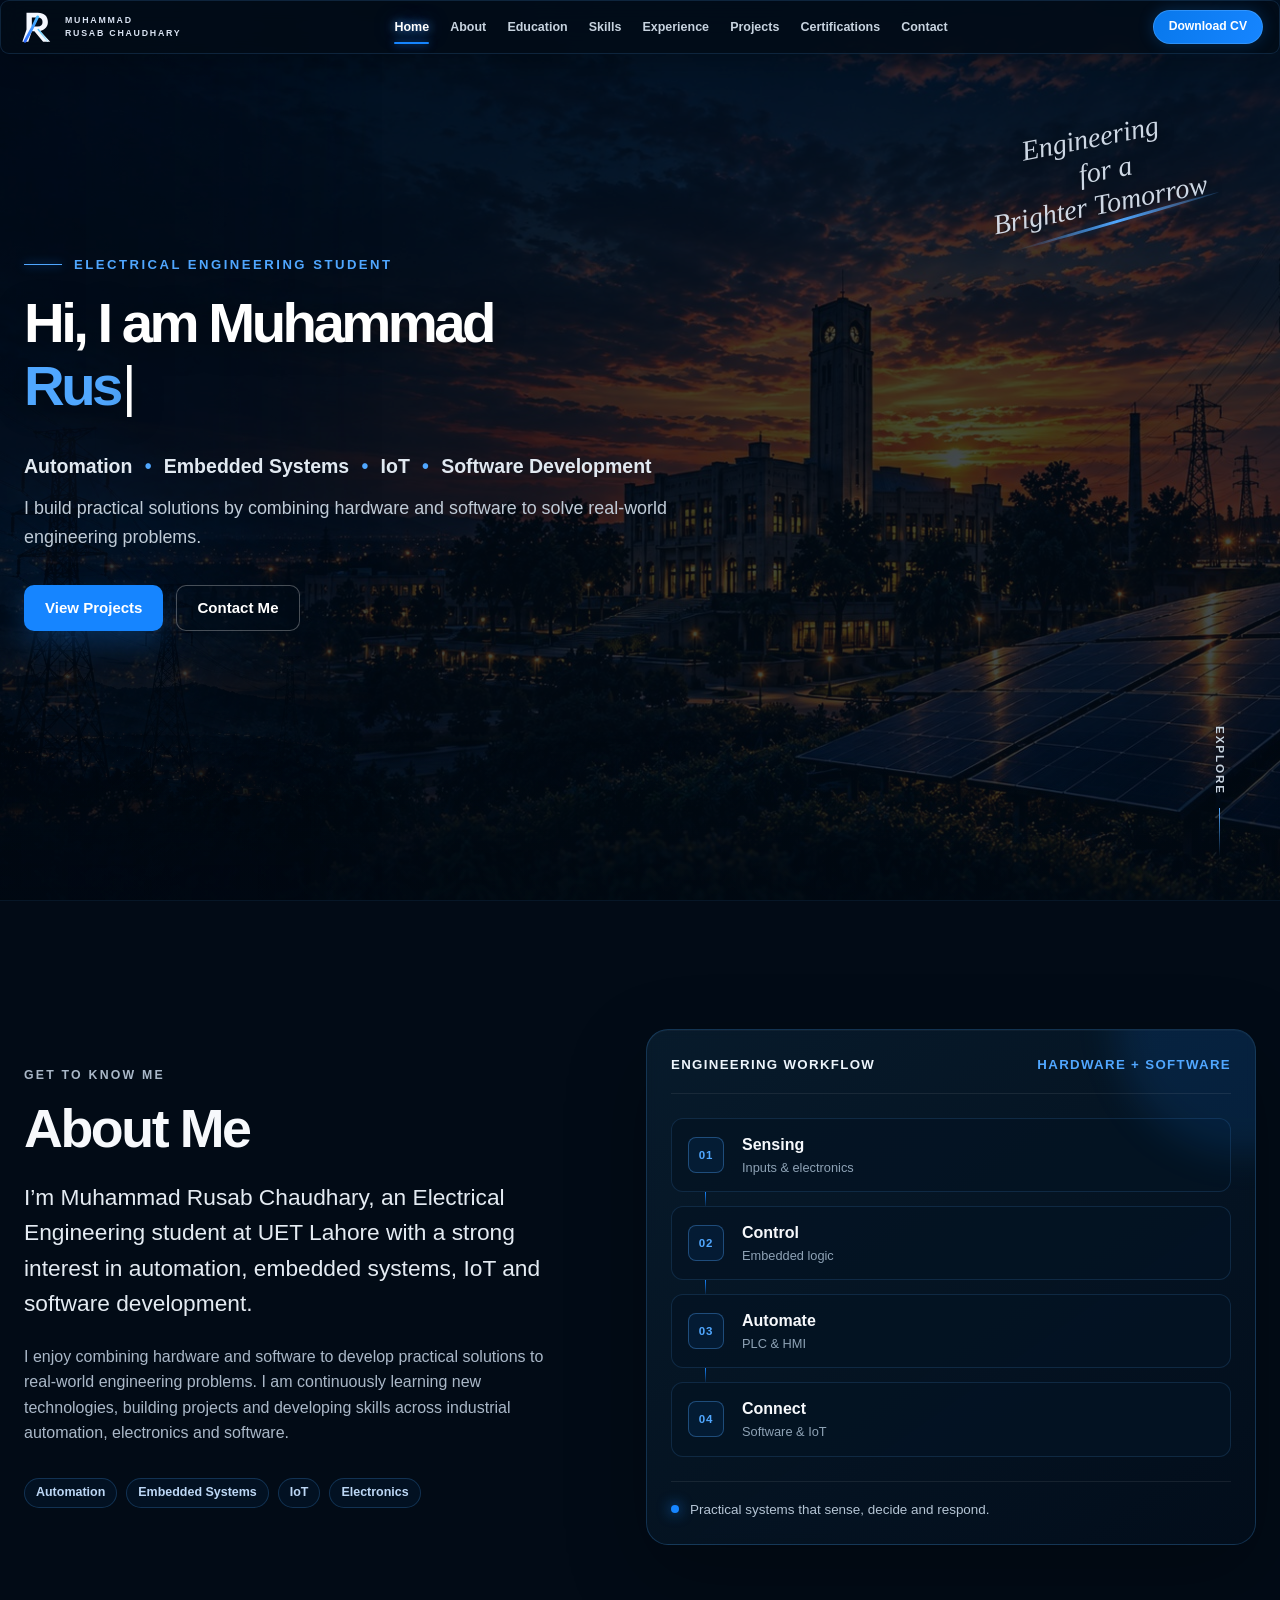
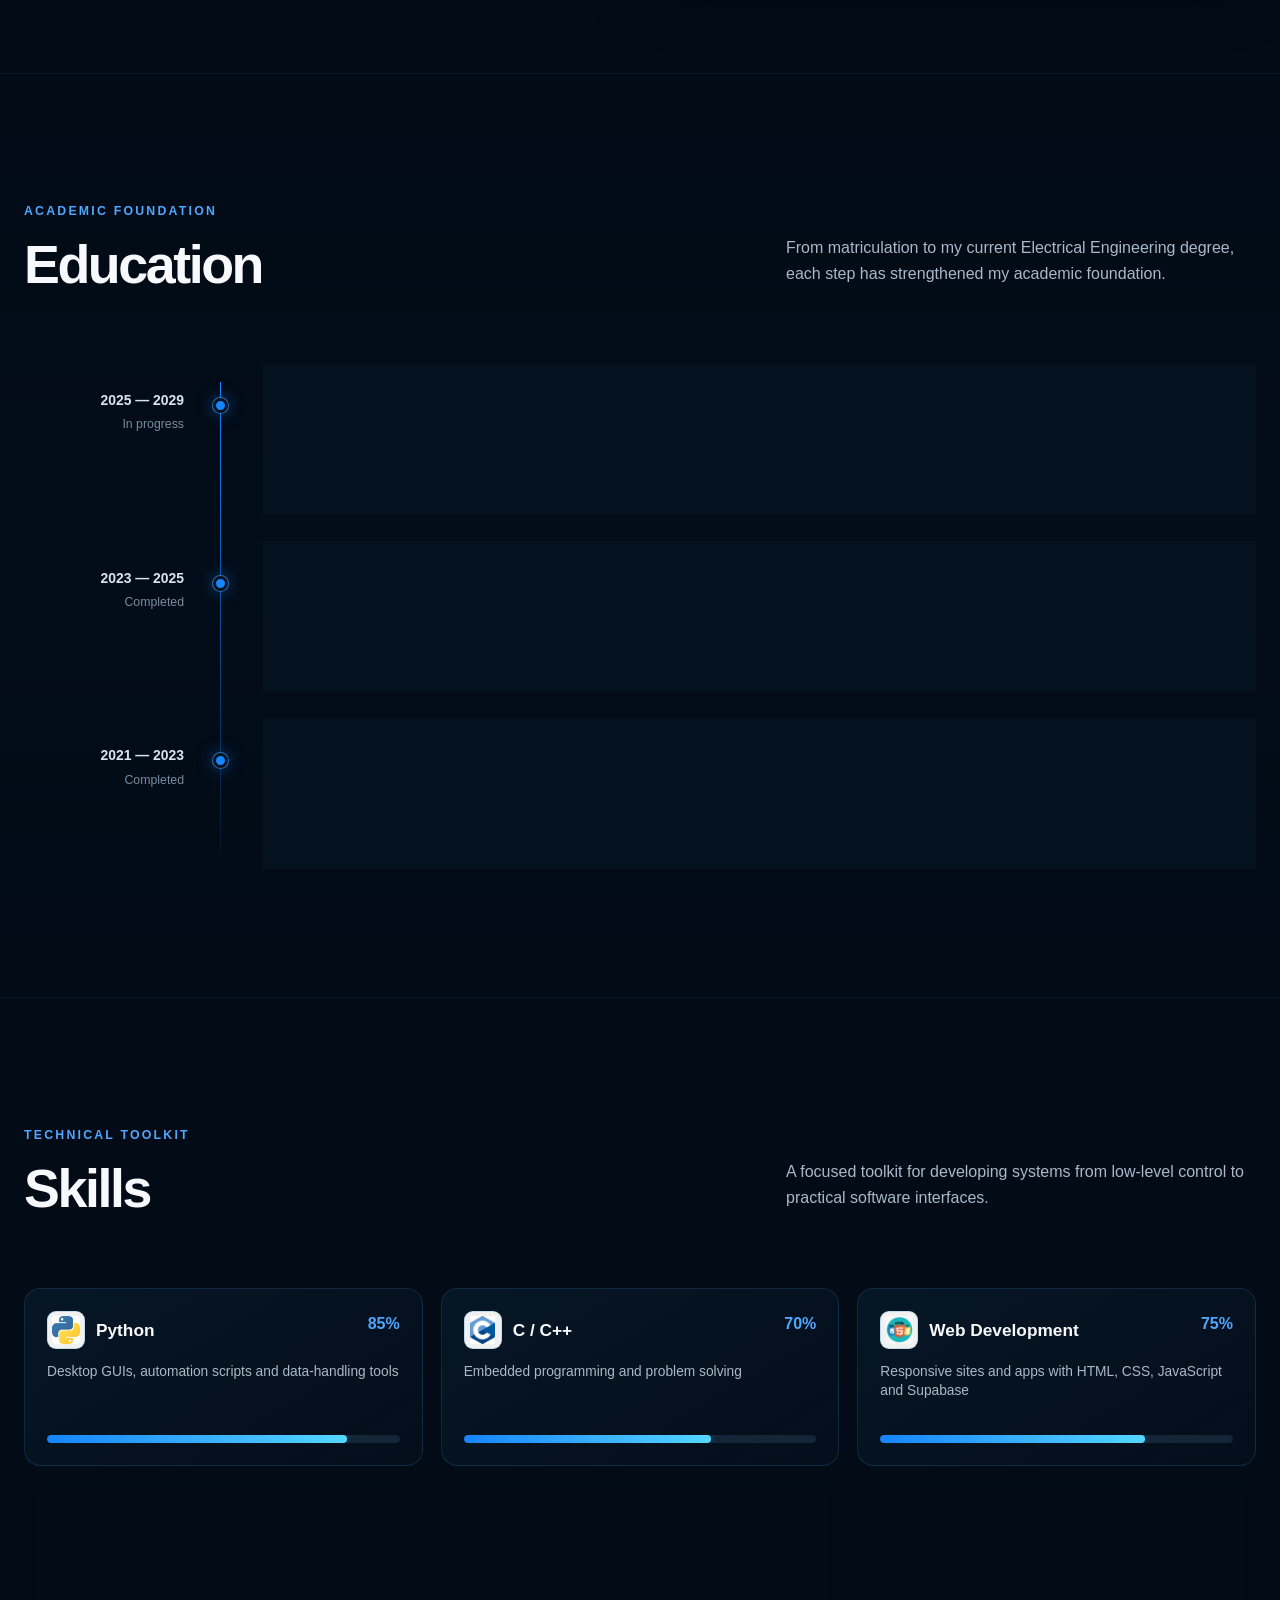
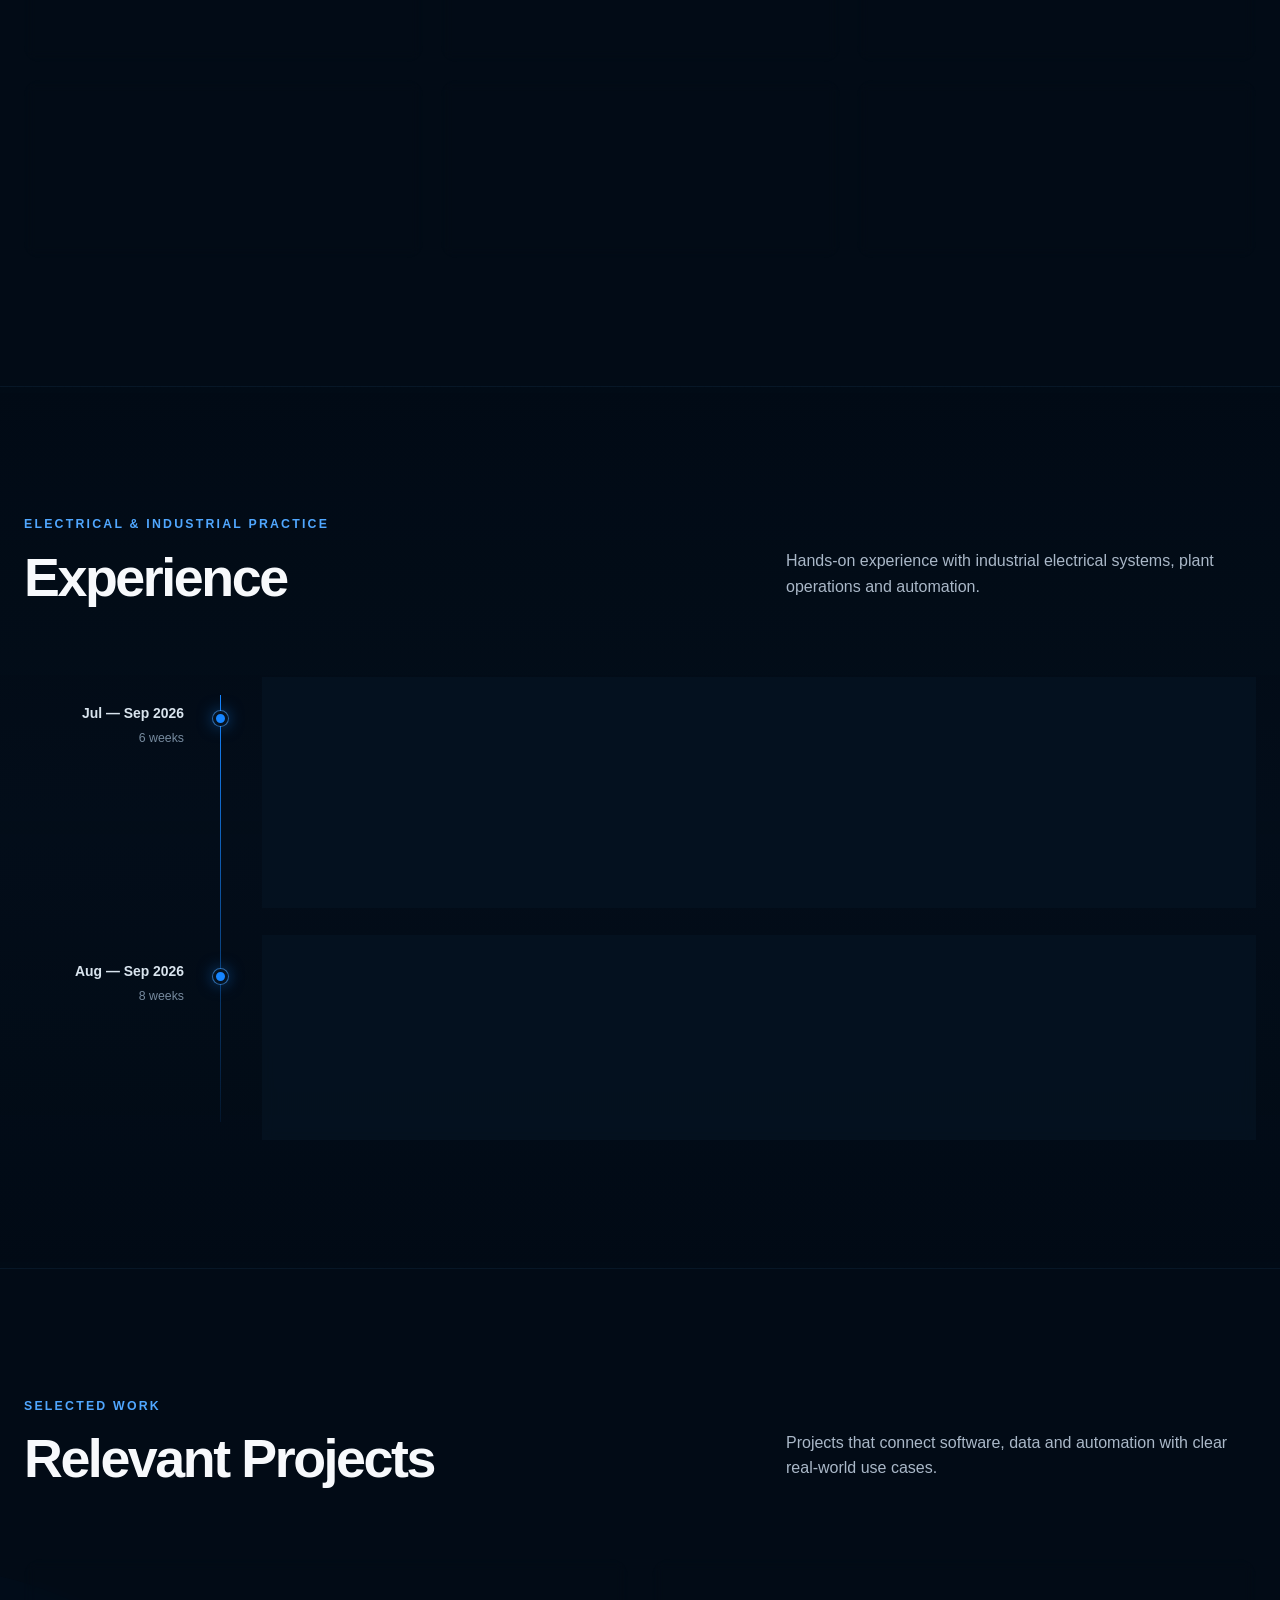
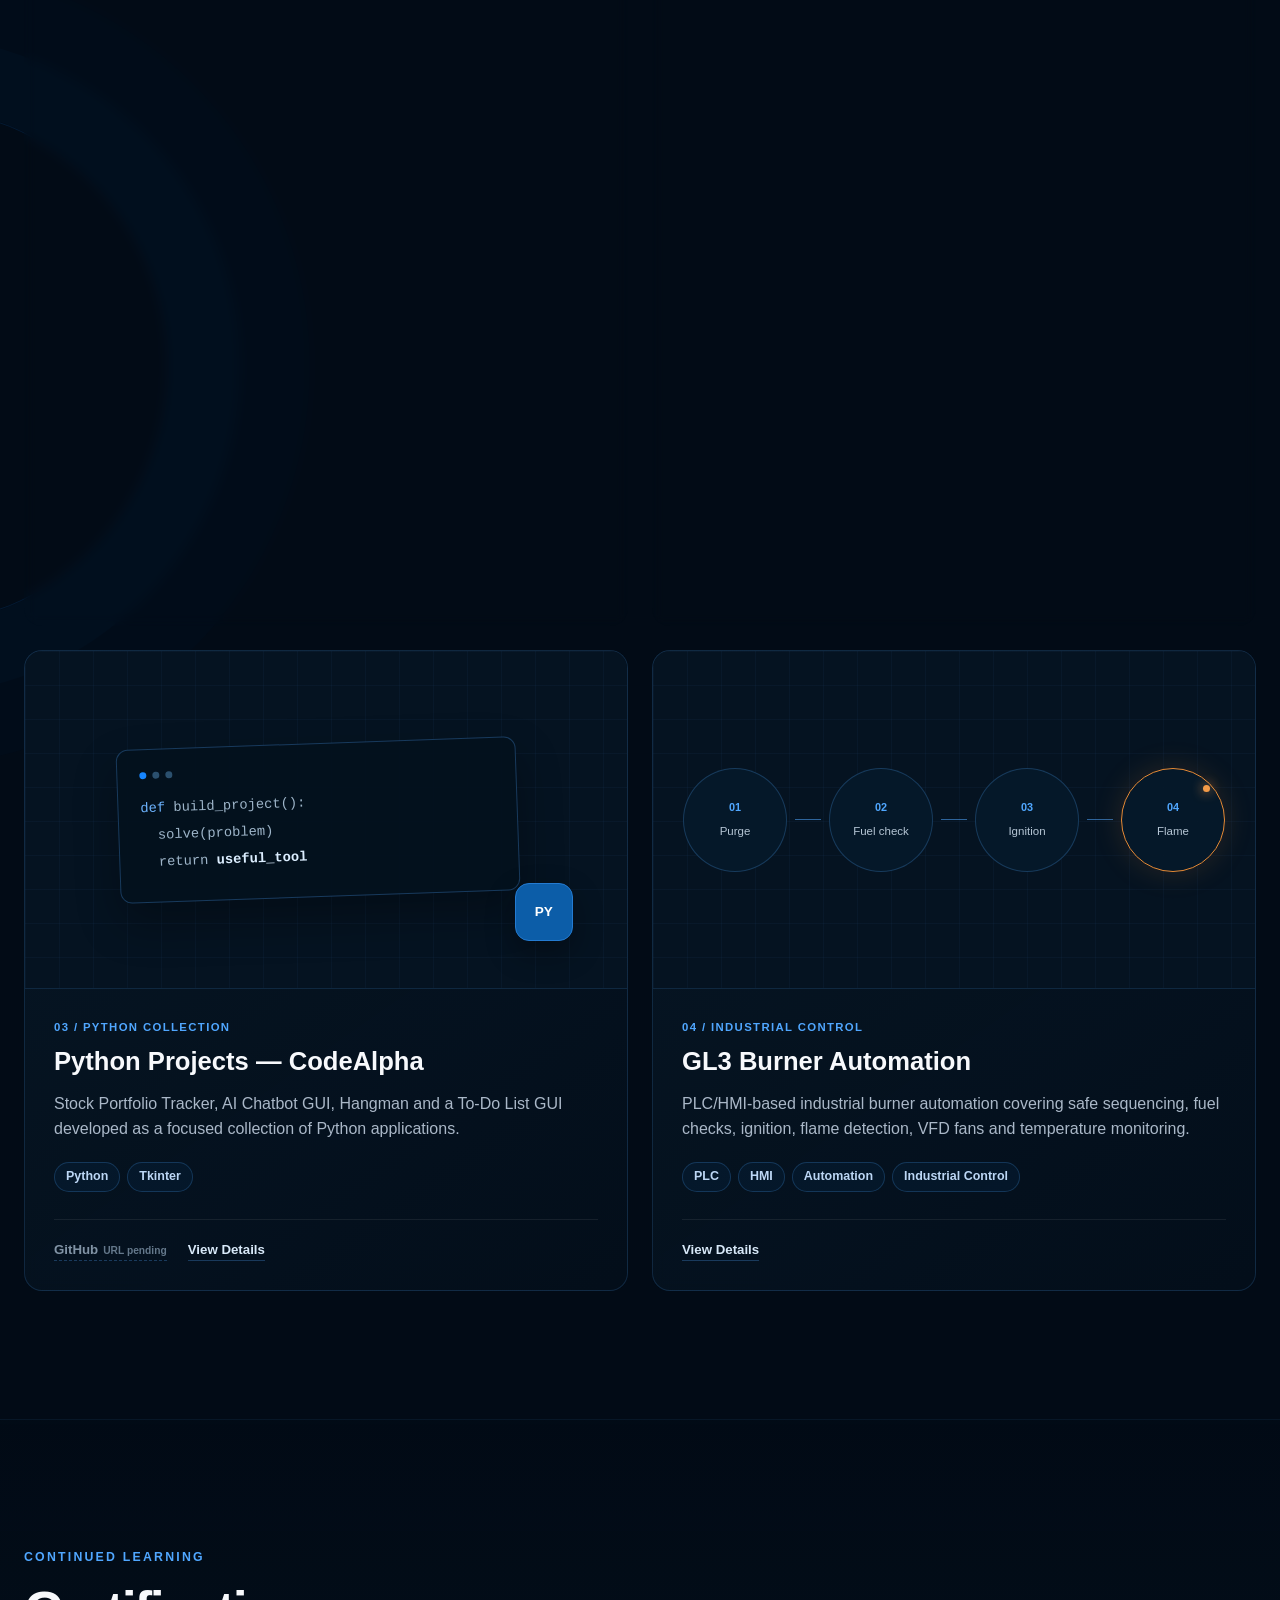
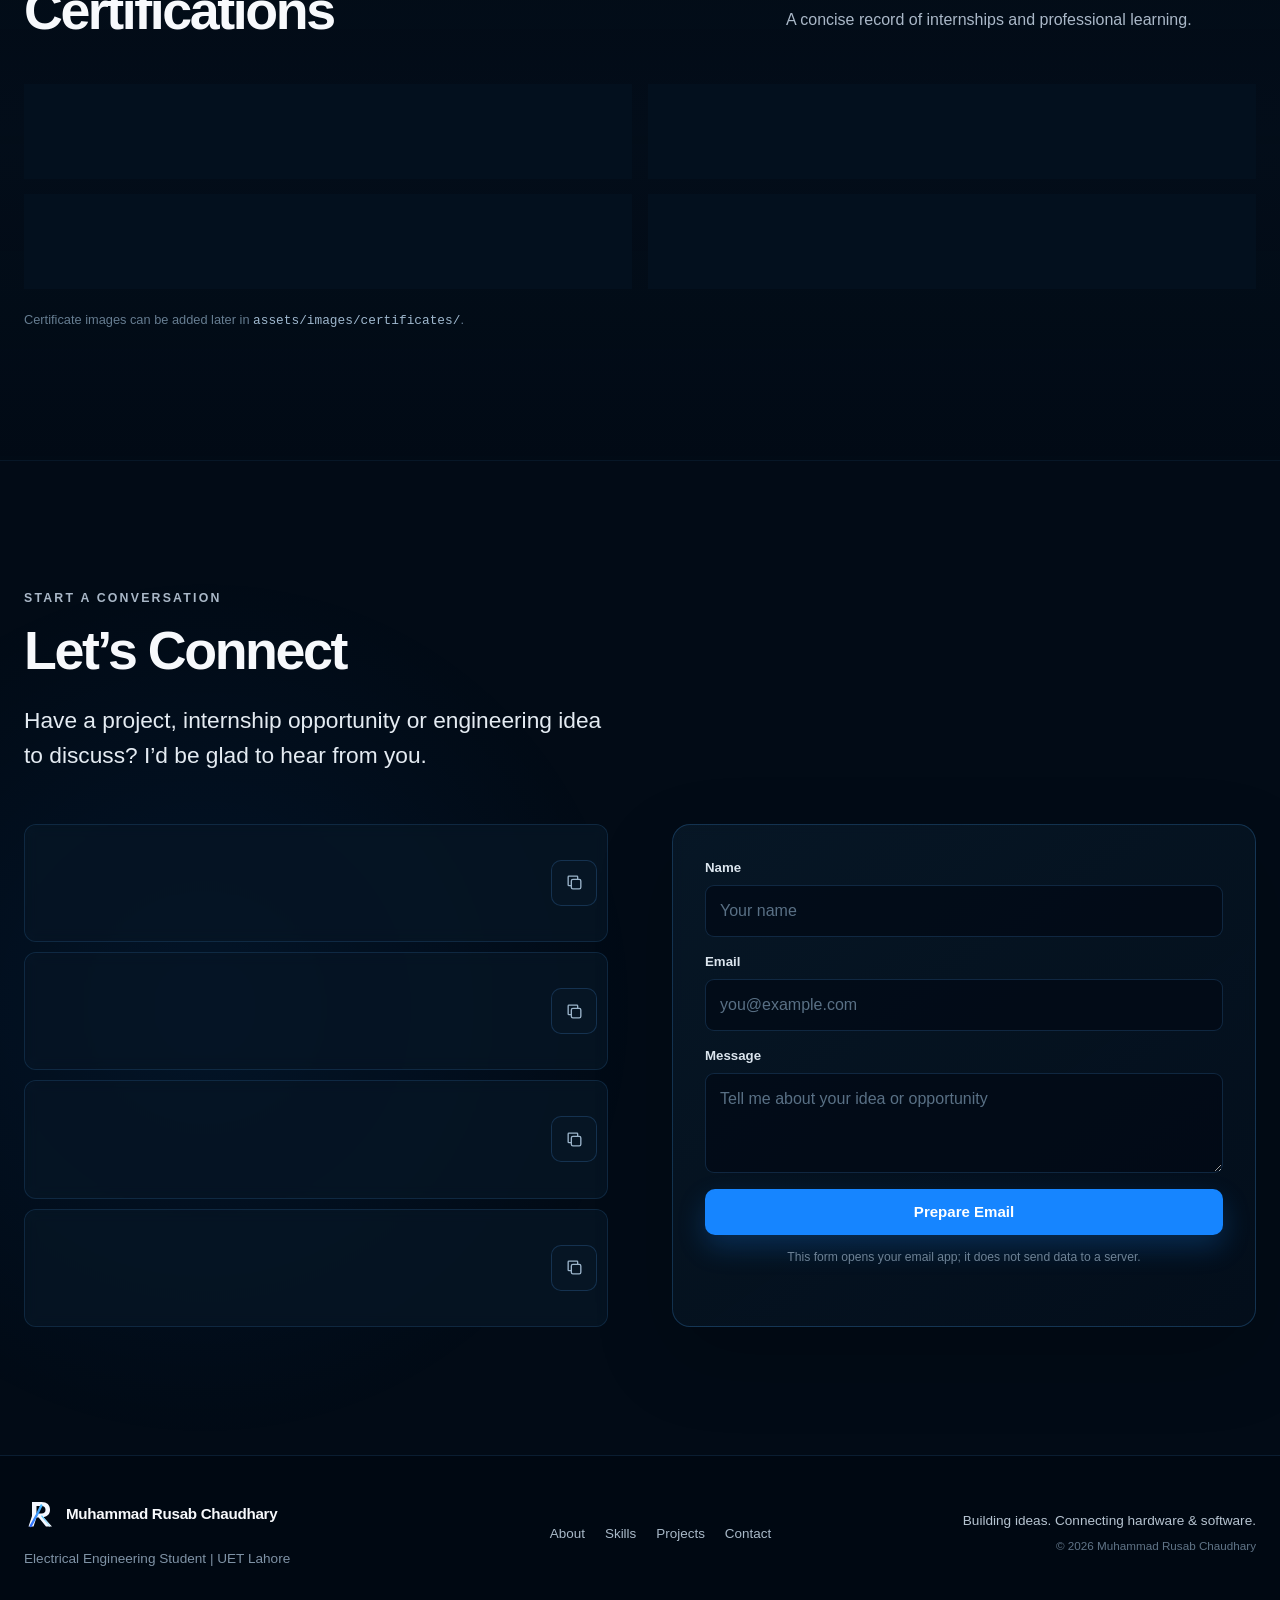
==== commit 730f71e3: "update" ====
--- a/index.html
+++ b/index.html
@@ -191,52 +191,50 @@
         </div>
 
         <div class="skills-grid">
-          <article class="skill-card reveal">
-            <p class="card-number">01</p>
-            <img class="skill-image" src="assets/images/python-image.png" alt="" aria-hidden="true" width="64" height="64">
-            <h3>Python</h3>
-          </article>
-          <article class="skill-card reveal">
-            <p class="card-number">02</p>
-            <img class="skill-image" src="assets/images/c%20logo.png" alt="" aria-hidden="true" width="64" height="64">
-            <h3>C / C++</h3>
-          </article>
-          <article class="skill-card reveal">
-            <p class="card-number">03</p>
-            <img class="skill-image" src="assets/images/web%20developemnt.png" alt="" aria-hidden="true" width="64" height="64">
-            <h3>Web Development</h3>
-            <ul><li>HTML</li><li>CSS</li><li>JavaScript</li></ul>
-          </article>
-          <article class="skill-card reveal">
-            <p class="card-number">04</p>
-            <div class="skill-image skill-image-text" aria-hidden="true">P</div>
-            <h3>Proteus</h3>
-          </article>
-          <article class="skill-card reveal">
-            <p class="card-number">05</p>
-            <img class="skill-image" src="assets/images/images.jpg" alt="" aria-hidden="true" width="64" height="64">
-            <h3>MS Office</h3>
-          </article>
-          <article class="skill-card reveal">
-            <p class="card-number">06</p>
-            <img class="skill-image skill-image-cover" src="assets/images/project%20managemnt.jpg" alt="" aria-hidden="true" width="64" height="64">
-            <h3>Project Management</h3>
-          </article>
-          <article class="skill-card reveal">
-            <p class="card-number">07</p>
-            <img class="skill-image skill-image-cover" src="assets/images/computer%20hardware%20troubleshoting.jpg" alt="" aria-hidden="true" width="64" height="64">
-            <h3>Computer Hardware Troubleshooting</h3>
-          </article>
-          <article class="skill-card reveal">
-            <p class="card-number">08</p>
-            <img class="skill-image skill-image-cover" src="assets/images/solar%20system%20installtion.jpg" alt="" aria-hidden="true" width="64" height="64">
-            <h3>Solar System Design and Installation</h3>
-          </article>
-          <article class="skill-card reveal">
-            <p class="card-number">09</p>
-            <img class="skill-image skill-image-cover" src="assets/images/embeded%20system.jpg" alt="" aria-hidden="true" width="64" height="64">
-            <h3>Embedded Systems and Automation</h3>
-            <ul><li>Arduino</li><li>ESP32</li><li>PLC</li><li>HMI</li></ul>
+          <article class="skill-card" data-percent="85">
+            <div class="skill-card-heading"><div class="skill-title"><img class="skill-icon" src="assets/images/python-image.png" alt="" aria-hidden="true" width="38" height="38"><h3>Python</h3></div><span class="skill-percentage">0%</span></div>
+            <p class="skill-description">Desktop GUIs, automation scripts and data-handling tools</p>
+            <div class="skill-progress" role="progressbar" aria-label="Python proficiency" aria-valuenow="0" aria-valuemin="0" aria-valuemax="100"><span class="skill-progress-fill"></span></div>
+          </article>
+          <article class="skill-card" data-percent="70">
+            <div class="skill-card-heading"><div class="skill-title"><img class="skill-icon" src="assets/images/c%20logo.png" alt="" aria-hidden="true" width="38" height="38"><h3>C / C++</h3></div><span class="skill-percentage">0%</span></div>
+            <p class="skill-description">Embedded programming and problem solving</p>
+            <div class="skill-progress" role="progressbar" aria-label="C / C++ proficiency" aria-valuenow="0" aria-valuemin="0" aria-valuemax="100"><span class="skill-progress-fill"></span></div>
+          </article>
+          <article class="skill-card" data-percent="75">
+            <div class="skill-card-heading"><div class="skill-title"><img class="skill-icon" src="assets/images/web%20developemnt.png" alt="" aria-hidden="true" width="38" height="38"><h3>Web Development</h3></div><span class="skill-percentage">0%</span></div>
+            <p class="skill-description">Responsive sites and apps with HTML, CSS, JavaScript and Supabase</p>
+            <div class="skill-progress" role="progressbar" aria-label="Web Development proficiency" aria-valuenow="0" aria-valuemin="0" aria-valuemax="100"><span class="skill-progress-fill"></span></div>
+          </article>
+          <article class="skill-card" data-percent="90">
+            <div class="skill-card-heading"><div class="skill-title"><img class="skill-icon" src="assets/images/images.jpg" alt="" aria-hidden="true" width="38" height="38"><h3>MS Office</h3></div><span class="skill-percentage">0%</span></div>
+            <p class="skill-description">Excel, Word and PowerPoint for reports and documentation</p>
+            <div class="skill-progress" role="progressbar" aria-label="MS Office proficiency" aria-valuenow="0" aria-valuemin="0" aria-valuemax="100"><span class="skill-progress-fill"></span></div>
+          </article>
+          <article class="skill-card" data-percent="80">
+            <div class="skill-card-heading"><div class="skill-title"><span class="skill-icon skill-icon-text" aria-hidden="true">P</span><h3>Proteus</h3></div><span class="skill-percentage">0%</span></div>
+            <p class="skill-description">Circuit design and microcontroller simulation</p>
+            <div class="skill-progress" role="progressbar" aria-label="Proteus proficiency" aria-valuenow="0" aria-valuemin="0" aria-valuemax="100"><span class="skill-progress-fill"></span></div>
+          </article>
+          <article class="skill-card" data-percent="65">
+            <div class="skill-card-heading"><div class="skill-title"><img class="skill-icon" src="assets/images/solar%20system%20installtion.jpg" alt="" aria-hidden="true" width="38" height="38"><h3>Solar System Design</h3></div><span class="skill-percentage">0%</span></div>
+            <p class="skill-description">System sizing, panel/inverter selection and layout</p>
+            <div class="skill-progress" role="progressbar" aria-label="Solar System Design proficiency" aria-valuenow="0" aria-valuemin="0" aria-valuemax="100"><span class="skill-progress-fill"></span></div>
+          </article>
+          <article class="skill-card" data-percent="85">
+            <div class="skill-card-heading"><div class="skill-title"><img class="skill-icon" src="assets/images/computer%20hardware%20troubleshoting.jpg" alt="" aria-hidden="true" width="38" height="38"><h3>Computer Hardware Troubleshooting</h3></div><span class="skill-percentage">0%</span></div>
+            <p class="skill-description">PC assembly, diagnosis and repair</p>
+            <div class="skill-progress" role="progressbar" aria-label="Computer Hardware Troubleshooting proficiency" aria-valuenow="0" aria-valuemin="0" aria-valuemax="100"><span class="skill-progress-fill"></span></div>
+          </article>
+          <article class="skill-card" data-percent="65">
+            <div class="skill-card-heading"><div class="skill-title"><img class="skill-icon" src="assets/images/project%20managemnt.jpg" alt="" aria-hidden="true" width="38" height="38"><h3>Project Management</h3></div><span class="skill-percentage">0%</span></div>
+            <p class="skill-description">Planning, task tracking and teamwork</p>
+            <div class="skill-progress" role="progressbar" aria-label="Project Management proficiency" aria-valuenow="0" aria-valuemin="0" aria-valuemax="100"><span class="skill-progress-fill"></span></div>
+          </article>
+          <article class="skill-card" data-percent="70">
+            <div class="skill-card-heading"><div class="skill-title"><img class="skill-icon" src="assets/images/embeded%20system.jpg" alt="" aria-hidden="true" width="38" height="38"><h3>Embedded Systems &amp; Automation</h3></div><span class="skill-percentage">0%</span></div>
+            <p class="skill-description">Arduino, PLC/HMI and sensor-based control</p>
+            <div class="skill-progress" role="progressbar" aria-label="Embedded Systems &amp; Automation proficiency" aria-valuenow="0" aria-valuemin="0" aria-valuemax="100"><span class="skill-progress-fill"></span></div>
           </article>
         </div>
       </div>
@@ -246,18 +244,18 @@
       <div class="container">
         <div class="section-heading reveal">
           <div>
-            <p class="section-kicker">Industrial &amp; software practice</p>
+            <p class="section-kicker">Electrical &amp; industrial practice</p>
             <h2 id="experience-title">Experience</h2>
           </div>
-          <p>Applied learning across industrial automation, plant systems and practical Python development.</p>
+          <p>Hands-on experience with industrial electrical systems, plant operations and automation.</p>
         </div>
 
         <div class="timeline">
           <article class="timeline-item reveal">
             <div class="timeline-marker" aria-hidden="true"></div>
-            <div class="timeline-date"><span>Aug — Sep 2026</span><small>6 weeks</small></div>
+            <div class="timeline-date"><span>Jul — Sep 2026</span><small>6 weeks</small></div>
             <div class="experience-card">
-              <div class="company-logo" aria-label="Millat Tractors logo placeholder">MTL</div>
+              <img class="company-logo education-logo" src="assets/images/millat-logo.png" alt="Millat Tractors Limited logo" width="72" height="72">
               <div>
                 <p class="experience-type">Engineering internship</p>
                 <h3>Electrical Engineering Intern</h3>
@@ -269,28 +267,14 @@
 
           <article class="timeline-item reveal">
             <div class="timeline-marker" aria-hidden="true"></div>
-            <div class="timeline-date"><span>Jul — Aug 2026</span><small>8 weeks</small></div>
+            <div class="timeline-date"><span>Aug — Sep 2026</span><small>8 weeks</small></div>
             <div class="experience-card">
-              <div class="company-logo" aria-label="Arch Technologies logo placeholder">AT</div>
+              <img class="company-logo education-logo" src="assets/images/arch-technologies-logo.jpg" alt="Arch Technologies logo" width="58" height="58">
               <div>
                 <p class="experience-type">Software internship</p>
-                <h3>Python Intern</h3>
+                <h3>Python Developer Intern</h3>
                 <p class="company-name">Arch Technologies</p>
                 <p>Worked on Python development projects and strengthened practical programming, debugging and software development skills through hands-on assignments.</p>
-              </div>
-            </div>
-          </article>
-
-          <article class="timeline-item reveal">
-            <div class="timeline-marker" aria-hidden="true"></div>
-            <div class="timeline-date"><span>Mar — Apr 2026</span><small>1 month</small></div>
-            <div class="experience-card">
-              <div class="company-logo" aria-label="CodeAlpha logo placeholder">CA</div>
-              <div>
-                <p class="experience-type">Software internship</p>
-                <h3>Python Intern</h3>
-                <p class="company-name">CodeAlpha</p>
-                <p>Developed Python projects including desktop GUI applications and focused software tools, with emphasis on clear logic and usable interfaces.</p>
               </div>
             </div>
           </article>
--- a/style.css
+++ b/style.css
@@ -125,7 +125,7 @@
 .eyebrow { margin: 0 0 20px; color: var(--accent-light); font-size: .82rem; font-weight: 800; letter-spacing: .19em; text-transform: uppercase; }
 .hero-eyebrow { display: inline-flex; align-items: center; gap: 12px; }
 .hero-eyebrow::before { content: ""; width: 38px; height: 1px; background: var(--accent-light); box-shadow: 0 0 10px var(--accent); }
-.hero h1 { margin: 0; font-size: clamp(2.75rem, 5.5vw, 5rem); line-height: .98; letter-spacing: -.055em; text-wrap: balance; }
+.hero h1 { margin: 0; font-size: clamp(2.65rem, 5vw, 4.6rem); line-height: .98; letter-spacing: -.055em; text-wrap: balance; }
 .typed-line { display: block; min-height: 1.12em; color: #fff; font-size: .88em; text-shadow: 0 4px 30px rgba(0, 0, 0, .42); }
 .typed-prefix-line, .typed-name-line { display: block; min-height: 1.12em; }
 .typed-name-line { white-space: nowrap; }
@@ -143,9 +143,9 @@
 .scroll-cue { position: absolute; z-index: 2; right: clamp(24px, 4vw, 64px); bottom: 44px; display: flex; align-items: center; gap: 13px; color: #c7d3df; font-size: .73rem; font-weight: 750; letter-spacing: .16em; text-transform: uppercase; writing-mode: vertical-rl; }
 .scroll-line { display: block; width: 1px; height: 48px; background: linear-gradient(var(--accent-light), transparent); }
 .tower-decoration { position: absolute; z-index: 0; inset: 0 auto 0 0; width: min(30vw, 440px); pointer-events: none; }
-.tower-decoration::before { content: ""; position: sticky; top: 0; display: block; height: 100vh; background: linear-gradient(rgba(2, 11, 22, .52), rgba(2, 11, 22, .62)), url("assets/images/transmission-towers.png") left bottom / cover no-repeat; opacity: .48; -webkit-mask-image: linear-gradient(to right, #000 0%, rgba(0, 0, 0, .82) 56%, transparent 100%); mask-image: linear-gradient(to right, #000 0%, rgba(0, 0, 0, .82) 56%, transparent 100%); }
-.section { position: relative; z-index: 1; padding-block: clamp(92px, 10vw, 148px); border-top: 1px solid rgba(80, 167, 255, .075); background: transparent; }
-.section-alt { background: linear-gradient(180deg, rgba(2, 11, 22, .12), rgba(6, 19, 33, .24), rgba(2, 11, 22, .12)); }
+.tower-decoration::before { content: ""; position: sticky; top: 0; display: block; height: 100vh; background: linear-gradient(rgba(2, 11, 22, .52), rgba(2, 11, 22, .62)), url("assets/images/transmission-towers.png") left bottom / cover no-repeat; opacity: .36; -webkit-mask-image: linear-gradient(to right, #000 0%, rgba(0, 0, 0, .82) 56%, transparent 100%); mask-image: linear-gradient(to right, #000 0%, rgba(0, 0, 0, .82) 56%, transparent 100%); }
+.section { position: relative; z-index: 1; padding-block: clamp(96px, 10vw, 144px); border-top: 1px solid rgba(80, 167, 255, .075); background: transparent; }
+.section-alt { background: linear-gradient(180deg, rgba(2, 11, 22, .18), rgba(6, 19, 33, .32), rgba(2, 11, 22, .18)); }
 .section-copy h2, .section-heading h2, .contact-intro h2 { margin: 0 0 24px; font-size: clamp(2.35rem, 4.2vw, 4rem); line-height: 1.05; letter-spacing: -.045em; }
 .section-kicker { margin: 0 0 14px; color: var(--accent-light); font-size: .77rem; font-weight: 800; letter-spacing: .18em; text-transform: uppercase; }
 .section-copy p, .section-heading > p, .contact-intro > p { color: var(--text-secondary); }
@@ -183,17 +183,19 @@
 .education-focus > p { margin: 0 0 12px; color: #d9e2eb; font-size: .82rem; font-weight: 750; text-transform: uppercase; letter-spacing: .1em; }
 .tag-list { display: flex; flex-wrap: wrap; gap: 7px; }
 
-.skills-grid { display: grid; grid-template-columns: repeat(3, minmax(0, 1fr)); gap: 18px; }
-.skill-card { position: relative; min-height: 245px; padding: 26px; border: 1px solid rgba(80,167,255,.16); border-radius: var(--radius); background: linear-gradient(150deg, rgba(9,26,42,.78), rgba(4,16,29,.72)); overflow: hidden; transition: transform .25s ease, border-color .25s ease, box-shadow .25s ease; }
-.skill-card:hover { transform: translateY(-5px); border-color: rgba(80,167,255,.38); box-shadow: 0 18px 50px rgba(0,0,0,.22); }
-.skill-image { display: grid; place-items: center; width: 64px; height: 64px; margin-bottom: 24px; border: 1px solid var(--border); border-radius: 12px; background: rgba(255,255,255,.94); object-fit: contain; }
-.skill-image-cover { object-fit: cover; }
-.skill-image-text { color: var(--accent-light); background: rgba(22,133,255,.075); font-size: 1.8rem; font-weight: 850; }
-.card-number { position: absolute; top: 28px; right: 28px; margin: 0; color: #506275; font-size: .75rem; font-weight: 800; letter-spacing: .13em; }
-.skill-card h3 { margin: 0 0 18px; font-size: 1.2rem; }
-.skill-card ul { display: flex; flex-wrap: wrap; gap: 8px 10px; margin: 0; padding: 0; list-style: none; }
-.skill-card li { color: #aebdcb; font-size: .91rem; }
-.skill-card li:not(:last-child)::after { content: "/"; margin-left: 10px; color: #36536f; }
+.skills-grid { display: grid; grid-template-columns: repeat(3, minmax(0, 1fr)); grid-auto-rows: minmax(178px, 1fr); gap: 18px; }
+.skill-card { display: flex; flex-direction: column; min-width: 0; min-height: 178px; padding: 22px; border: 1px solid rgba(80,167,255,.16); border-radius: var(--radius); background: linear-gradient(150deg, rgba(9,26,42,.78), rgba(4,16,29,.72)); overflow: hidden; transition: transform .25s ease, border-color .25s ease, box-shadow .25s ease; }
+.skill-card:hover { transform: translateY(-4px); border-color: rgba(80,167,255,.38); box-shadow: 0 18px 50px rgba(0,0,0,.22); }
+.skill-card-heading { display: flex; align-items: flex-start; justify-content: space-between; gap: 12px; }
+.skill-title { display: flex; align-items: center; gap: 11px; min-width: 0; }
+.skill-icon { display: grid; flex: 0 0 38px; place-items: center; width: 38px; height: 38px; padding: 4px; border: 1px solid var(--border); border-radius: 9px; background: rgba(255,255,255,.94); object-fit: contain; }
+.skill-icon-text { color: var(--accent-light); background: rgba(22,133,255,.075); font-size: 1.35rem; font-weight: 850; }
+.skill-card h3 { min-width: 0; margin: 0; font-size: 1.08rem; line-height: 1.3; }
+.skill-percentage { flex: 0 0 auto; color: var(--accent-light); font-size: 1rem; font-weight: 750; font-variant-numeric: tabular-nums; }
+.skill-description { display: -webkit-box; min-height: 2.8em; margin: 13px 0 18px; overflow: hidden; color: var(--text-secondary); font-size: .86rem; line-height: 1.4; -webkit-box-orient: vertical; -webkit-line-clamp: 2; }
+.skill-progress { height: 8px; flex: 0 0 8px; margin-top: auto; overflow: hidden; border-radius: 999px; background: #132536; }
+.skill-progress-fill { display: block; width: 0; height: 100%; border-radius: inherit; background: linear-gradient(90deg, var(--accent), #55d6ff); box-shadow: 0 0 10px rgba(80,167,255,.3); }
+.skill-card:hover .skill-progress-fill { filter: brightness(1.22) drop-shadow(0 0 5px rgba(80,167,255,.5)); }
 
 .timeline { position: relative; display: grid; gap: 28px; }
 .timeline::before { content: ""; position: absolute; left: 196px; top: 18px; bottom: 18px; width: 1px; background: linear-gradient(var(--accent), rgba(22,133,255,.09)); }
@@ -219,7 +221,7 @@
 .projects-grid { display: grid; grid-template-columns: repeat(2, minmax(0, 1fr)); gap: 24px; }
 .project-card { display: flex; flex-direction: column; min-width: 0; border: 1px solid rgba(80,167,255,.16); border-radius: 18px; background: linear-gradient(145deg, rgba(8,25,41,.82), rgba(4,16,28,.74)); overflow: hidden; transition: transform .25s ease, border-color .25s ease, box-shadow .25s ease; }
 .project-card:hover { transform: translateY(-5px); border-color: rgba(80,167,255,.38); box-shadow: 0 24px 65px rgba(0,0,0,.24); }
-.project-visual { position: relative; min-height: 245px; overflow: hidden; border-bottom: 1px solid rgba(80,167,255,.14); background: #051321; }
+.project-visual { position: relative; aspect-ratio: 16 / 9; min-height: 0; overflow: hidden; border-bottom: 1px solid rgba(80,167,255,.14); background: #051321; }
 .project-visual::after { content: ""; position: absolute; inset: 0; background-image: linear-gradient(rgba(80,167,255,.038) 1px, transparent 1px), linear-gradient(90deg, rgba(80,167,255,.038) 1px, transparent 1px); background-size: 34px 34px; pointer-events: none; }
 .project-visual svg { position: absolute; inset: 0; width: 100%; height: 100%; }
 .visual-topline { position: absolute; z-index: 2; display: flex; gap: 6px; top: 20px; left: 25px; }
@@ -351,12 +353,12 @@
   .nav-panel { gap: 12px; }
   .nav-links { gap: 16px; }
   .nav-link { font-size: .72rem; }
-  .skills-grid { grid-template-columns: repeat(2, minmax(0, 1fr)); }
   .burner-visual { padding-inline: 18px; }
   .process-node { width: 88px; }
 }
 
 @media (max-width: 900px) {
+  .skills-grid { grid-template-columns: repeat(2, minmax(0, 1fr)); }
   .site-header { inset: 0 0 auto; height: 54px; }
   .nav-shell { padding-inline: 10px; }
   .hero-motto { display: none; }
@@ -399,6 +401,8 @@
   .page-background { object-position: 59% center; }
   body::before { background: rgba(2, 11, 22, .77); }
   .hero-content { padding-block: calc(var(--header-height) + 58px) 100px; }
+  .hero h1 { min-height: 2.2em; font-size: clamp(2rem, 8vw, 2.4rem); line-height: 1; }
+  .typed-prefix-line { white-space: nowrap; }
   .hero-specialties { line-height: 1.75; }
   .hero-specialties span { margin-inline: .14em; }
   .hero-actions { width: 100%; }
@@ -412,10 +416,8 @@
   .education-mark { width: 72px; }
   .education-focus { grid-column: auto; }
   .skills-grid { grid-template-columns: 1fr; }
-  .skill-card { min-height: 0; }
   .timeline-item { padding-left: 31px; }
   .experience-card { grid-template-columns: 1fr; padding: 22px; }
-  .project-visual { min-height: 210px; }
   .project-body { padding: 23px; }
   .burner-visual { gap: 5px; }
   .burner-visual i { width: 12px; }
@@ -434,8 +436,22 @@
   .project-dialog { max-height: 90svh; padding: 24px; }
 }
 
-@media (max-width: 767px) {
+@media (max-width: 900px) {
   .tower-decoration { display: none; }
+}
+
+@media (max-width: 640px) {
+  .page-background { display: none; }
+  .tower-decoration { inset: 0 auto 0 0; display: block; width: 100%; }
+  .tower-decoration::before {
+    background-image: linear-gradient(rgba(2, 11, 22, .48), rgba(2, 11, 22, .58)), url("assets/images/transmission-towers.png");
+    background-position: center, 7% center;
+    background-size: cover, auto 100svh;
+    background-repeat: no-repeat;
+    opacity: .62;
+    -webkit-mask-image: linear-gradient(to right, transparent, #000 16%, #000 84%, transparent);
+    mask-image: linear-gradient(to right, transparent, #000 16%, #000 84%, transparent);
+  }
 }
 
 @media (prefers-reduced-motion: reduce) {
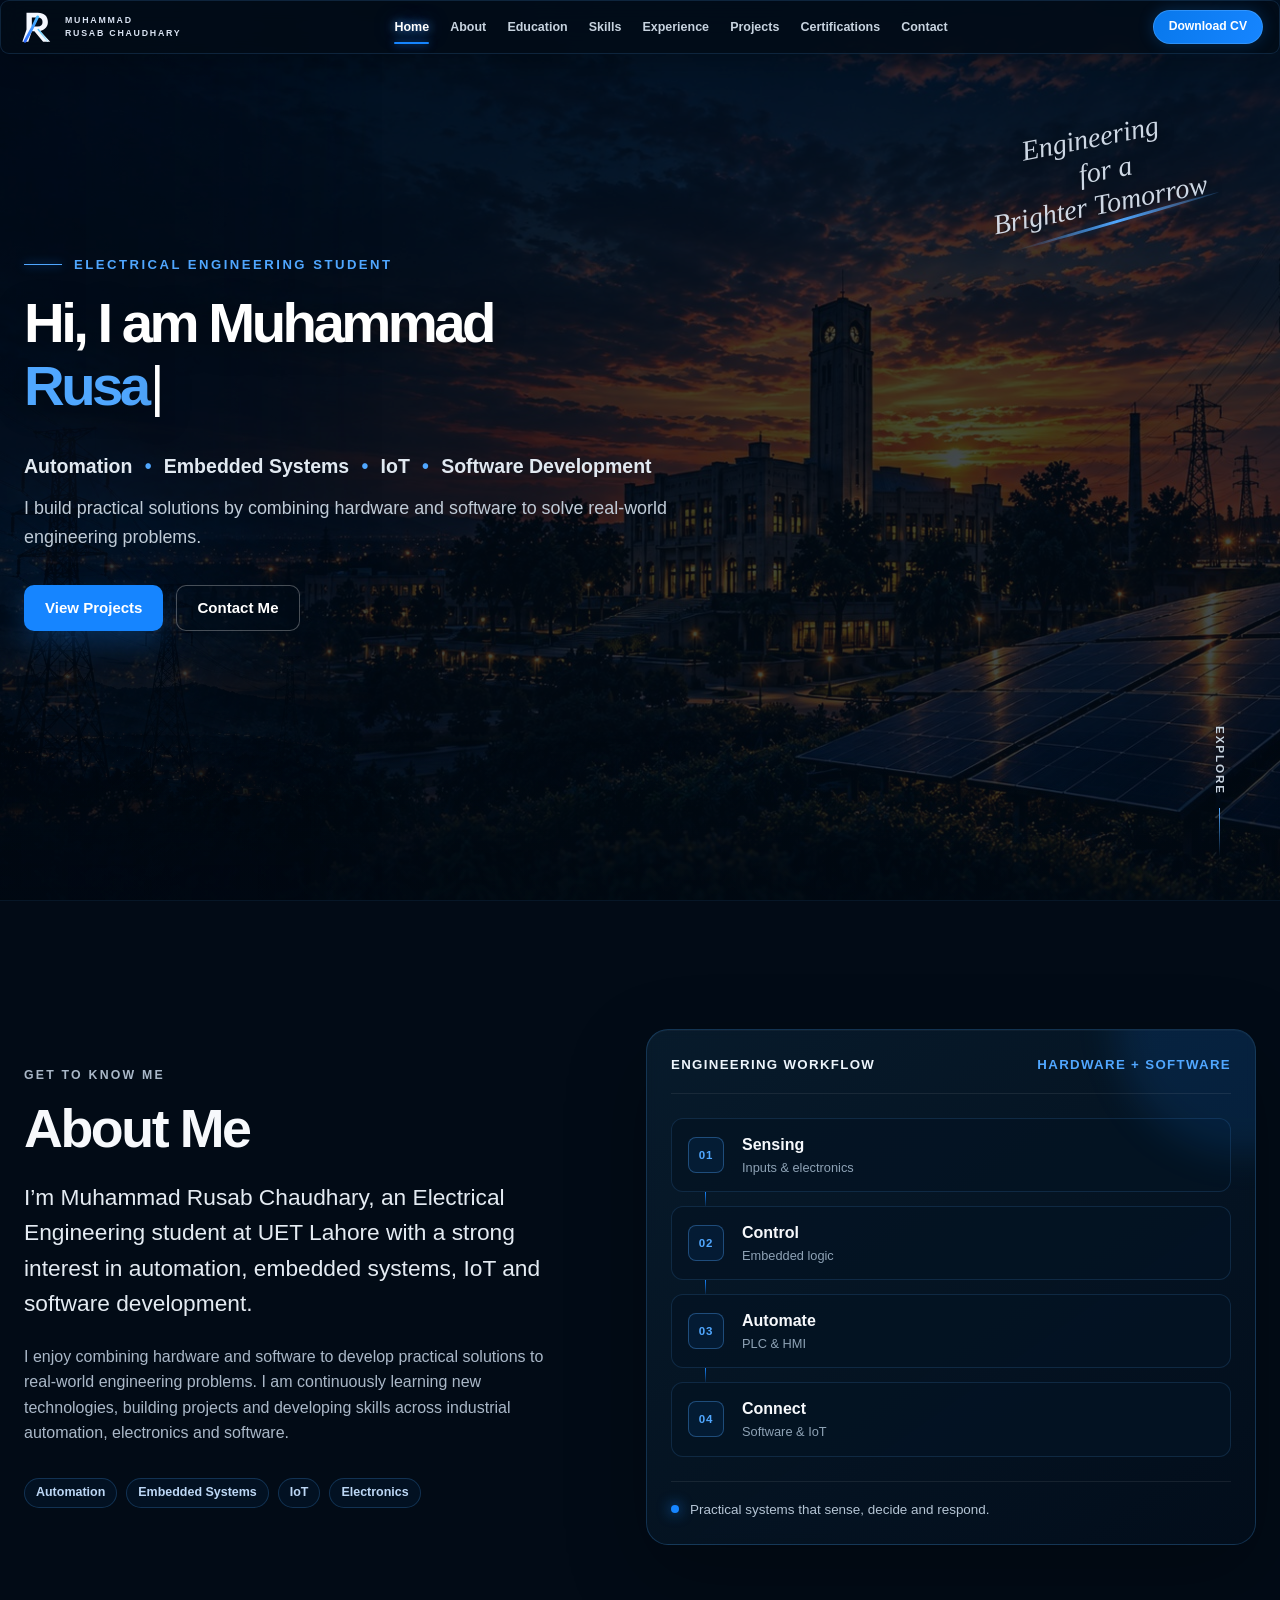
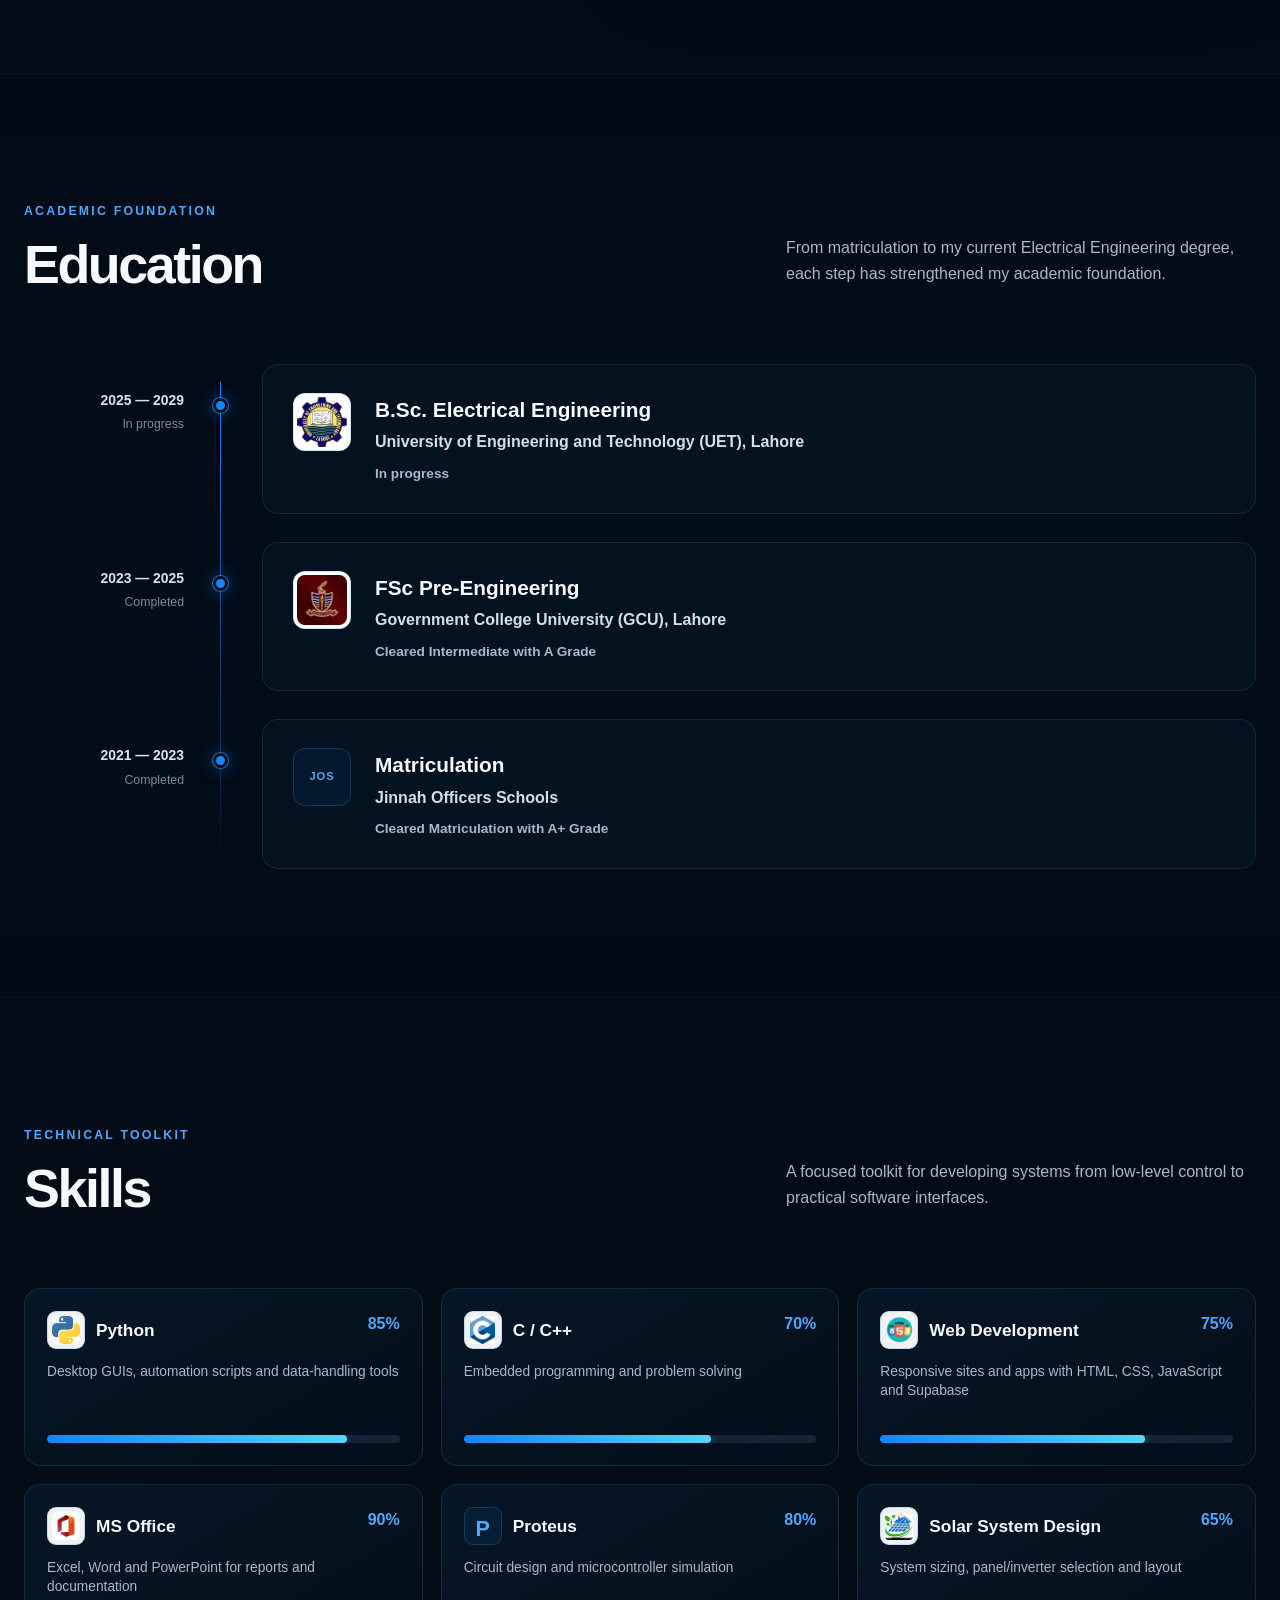
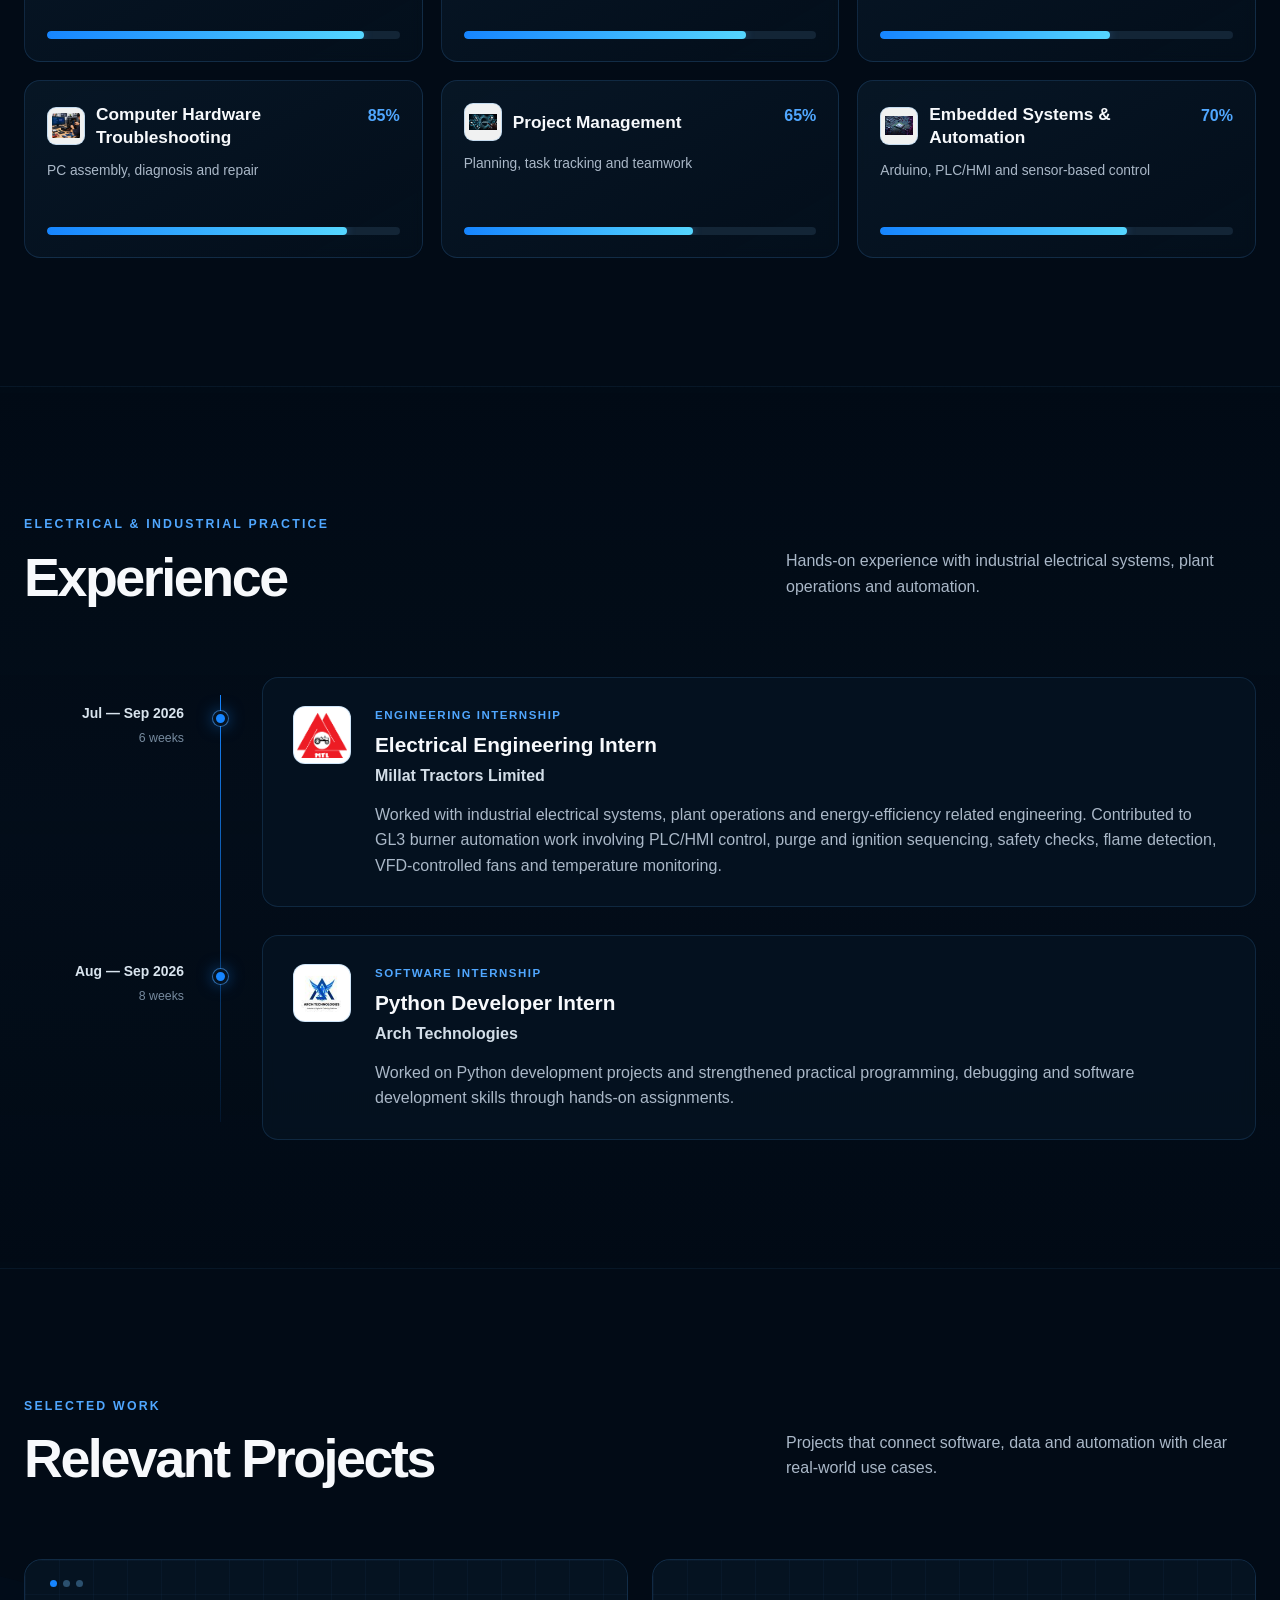
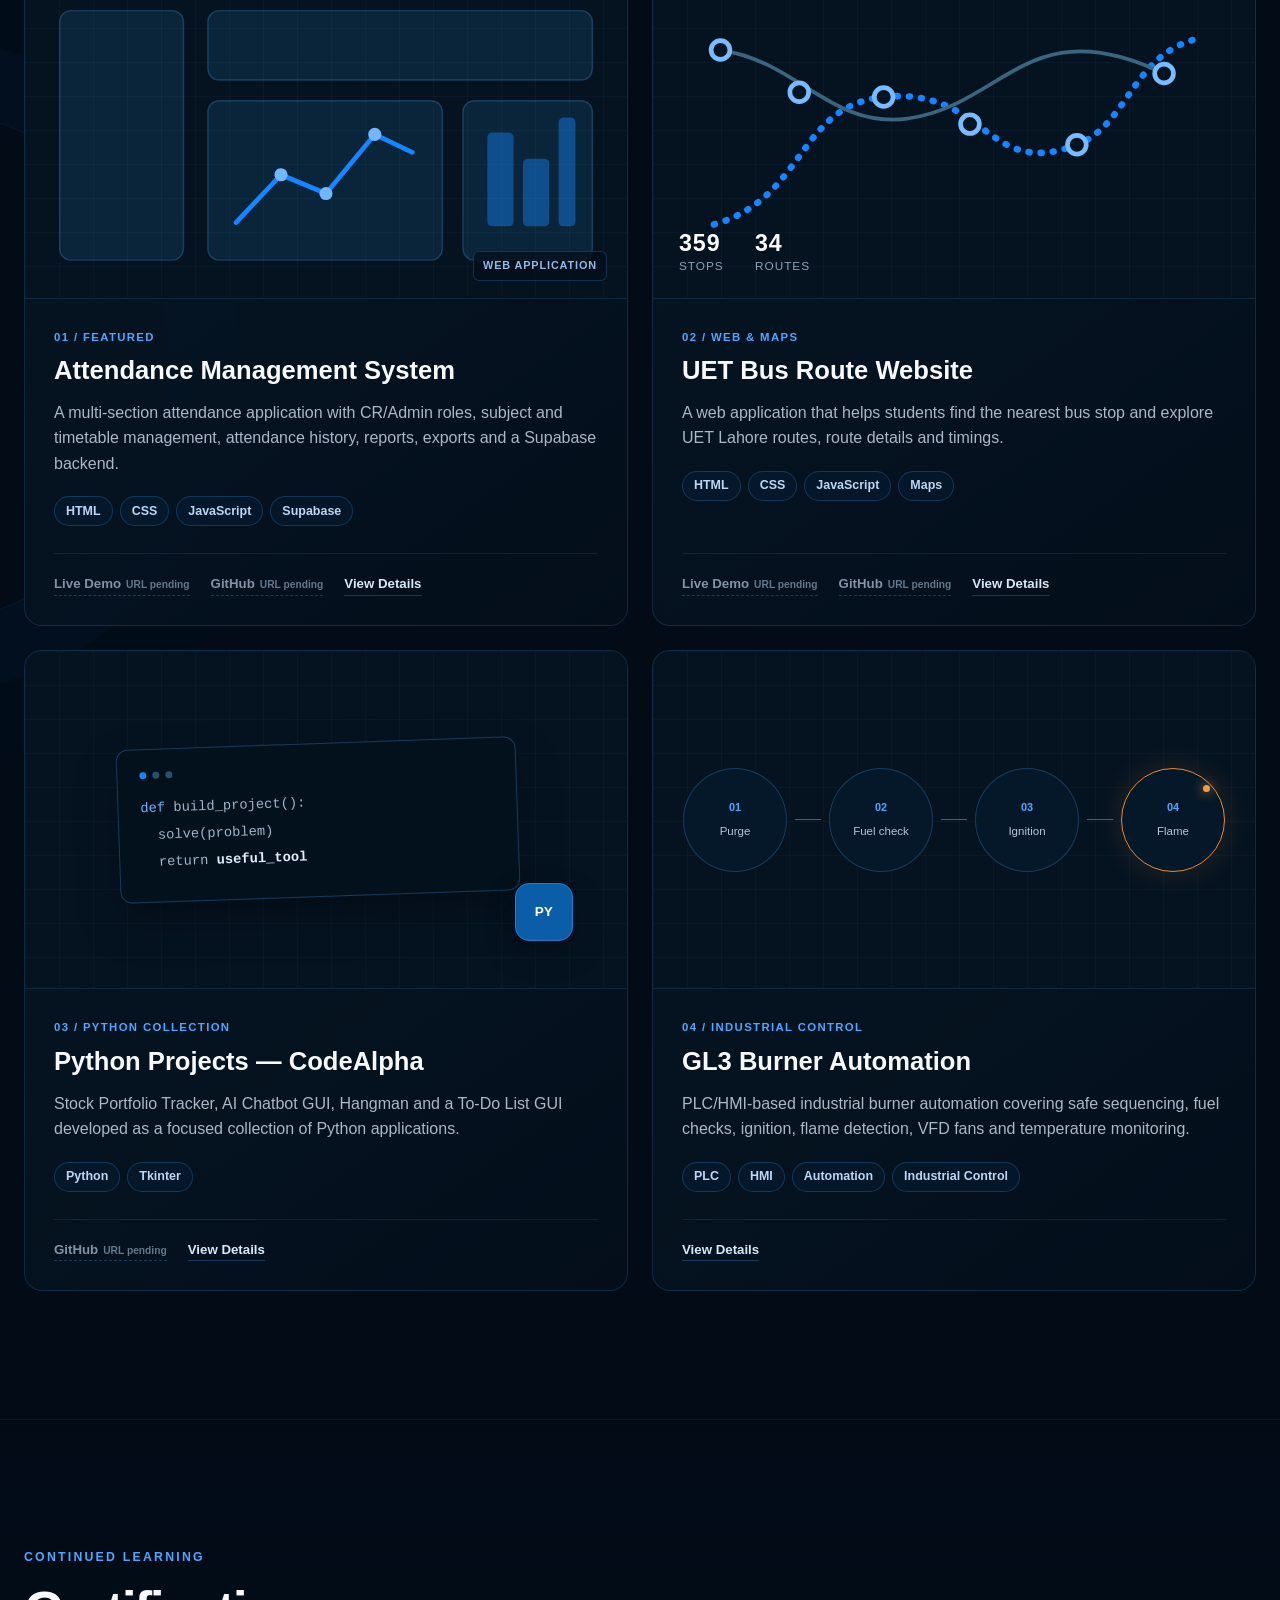
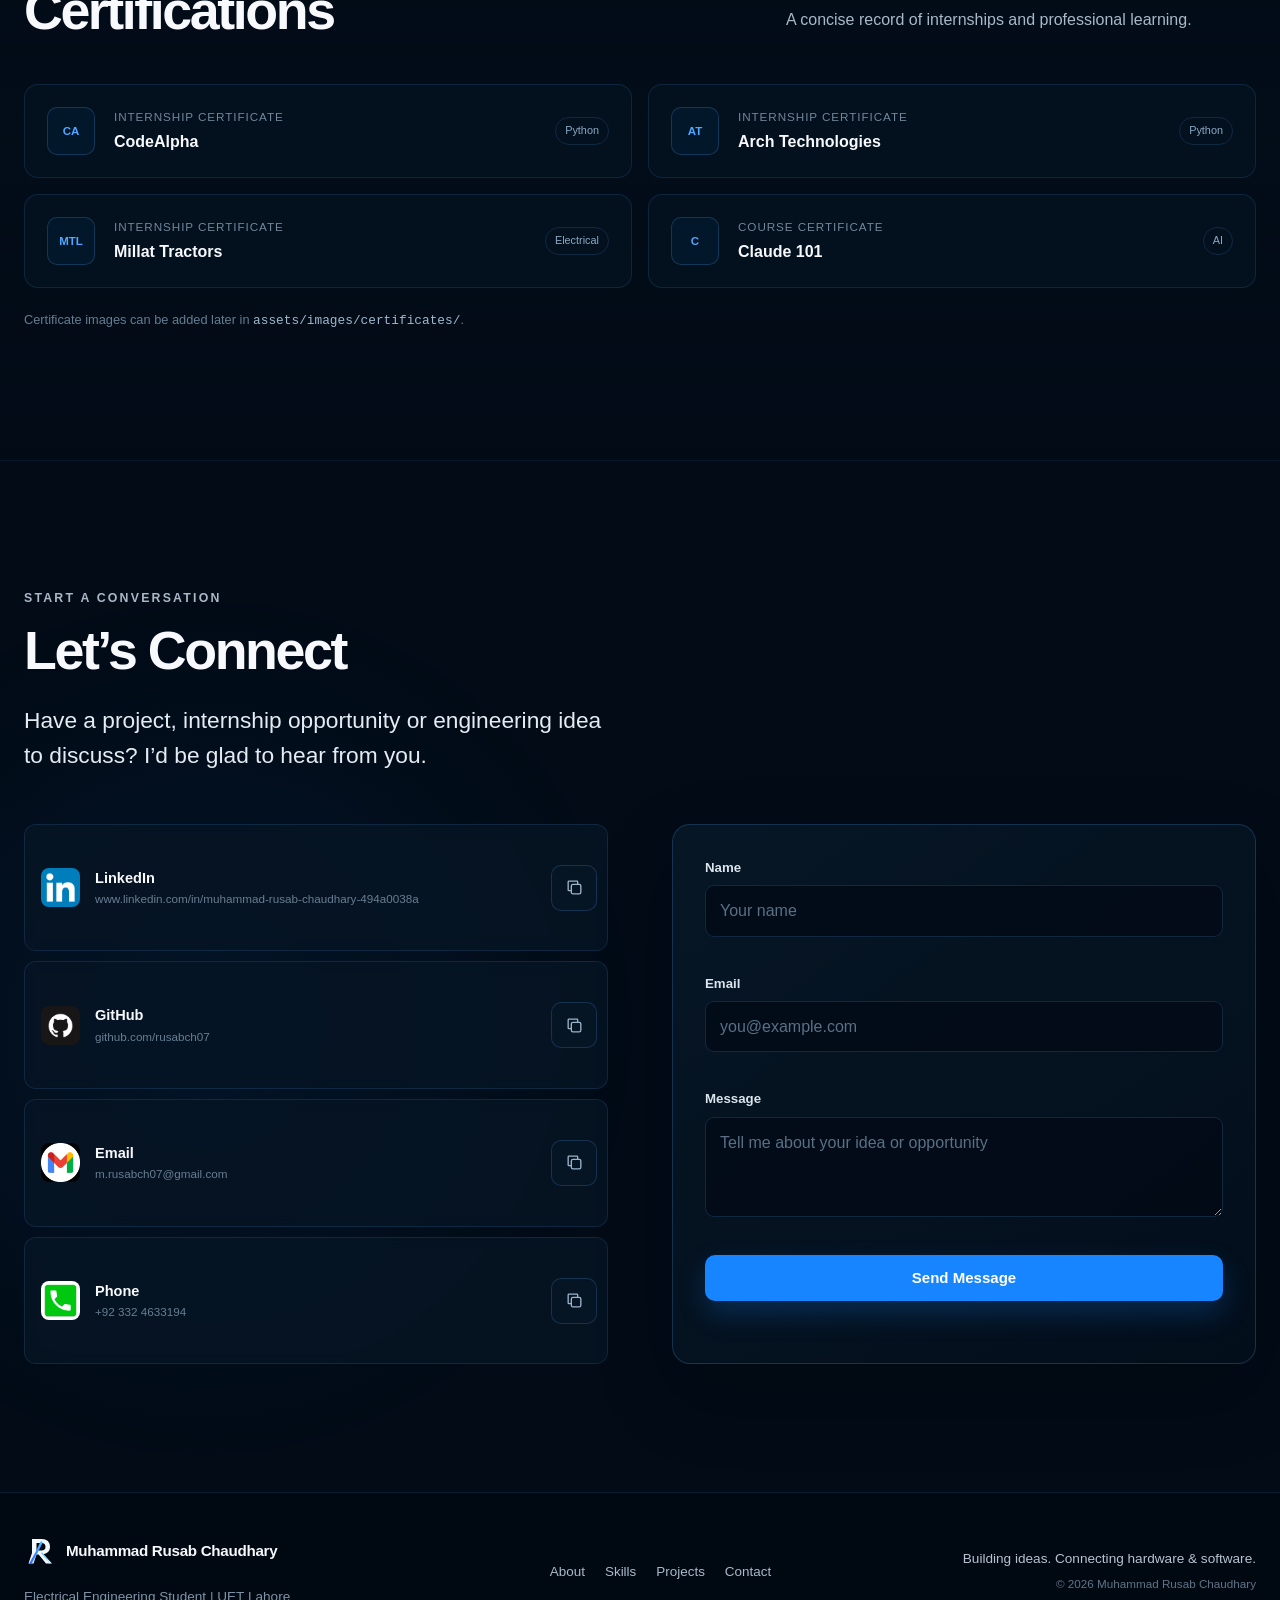
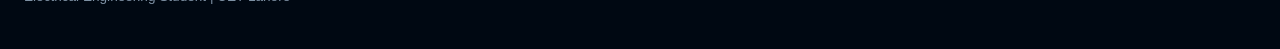
==== commit 820f91ed: "update" ====
--- a/index.html
+++ b/index.html
@@ -23,6 +23,7 @@
   <link rel="preload" as="image" href="assets/images/hero-bg.jpg" fetchpriority="high">
   <link rel="preload" as="image" href="assets/images/transmission-towers.png" fetchpriority="high">
   <link rel="stylesheet" href="style.css">
+  <script src="email-validation.js" defer></script>
   <script src="script.js" defer></script>
 </head>
 <body>
@@ -447,21 +448,25 @@
         </div>
         <p class="sr-only" id="copy-contact-status" role="status" aria-live="polite"></p>
 
-        <form class="contact-form reveal" id="contact-form" data-recipient="m.rusabch07@gmail.com">
+        <!-- Update data-access-key here if the Web3Forms access key changes. -->
+        <form class="contact-form reveal" id="contact-form" data-access-key="4492c1e7-2141-4bd9-97f6-e9afa562d3e4" novalidate>
           <div class="form-row">
             <label for="contact-name">Name</label>
-            <input id="contact-name" name="name" type="text" autocomplete="name" placeholder="Your name" required>
+            <input id="contact-name" name="name" type="text" autocomplete="off" placeholder="Your name" aria-describedby="contact-name-error" required>
+            <p class="field-error" id="contact-name-error"></p>
           </div>
           <div class="form-row">
             <label for="contact-email">Email</label>
-            <input id="contact-email" name="email" type="email" autocomplete="email" placeholder="you@example.com" required>
+            <input id="contact-email" name="email" type="email" autocomplete="email" placeholder="you@example.com" aria-describedby="contact-email-error" required>
+            <p class="field-error" id="contact-email-error"></p>
           </div>
           <div class="form-row">
             <label for="contact-message">Message</label>
-            <textarea id="contact-message" name="message" rows="5" placeholder="Tell me about your idea or opportunity" required></textarea>
-          </div>
-          <button class="button button-primary" type="submit">Prepare Email</button>
-          <p class="form-note">This form opens your email app; it does not send data to a server.</p>
+            <textarea id="contact-message" name="message" rows="5" placeholder="Tell me about your idea or opportunity" minlength="10" aria-describedby="contact-message-error" required></textarea>
+            <p class="field-error" id="contact-message-error"></p>
+          </div>
+          <input class="form-honeypot" type="checkbox" name="botcheck" value="1" tabindex="-1" aria-hidden="true" autocomplete="off">
+          <button class="button button-primary" type="submit"><span class="submit-label">Send Message</span><span class="form-spinner" aria-hidden="true"></span></button>
           <p class="form-status" id="form-status" role="status" aria-live="polite"></p>
         </form>
       </div>
--- a/style.css
+++ b/style.css
@@ -299,9 +299,18 @@
 .form-row textarea { height: 100px; min-height: 100px; resize: vertical; }
 .form-row input::placeholder, .form-row textarea::placeholder { color: #597085; }
 .form-row input:focus, .form-row textarea:focus { outline: 0; border-color: var(--accent); box-shadow: 0 0 0 3px rgba(22,133,255,.12); }
+.form-row input[aria-invalid="true"], .form-row textarea[aria-invalid="true"] { border-color: #ff8e8e; }
+.field-error { min-height: 1.2em; margin: 0; color: #ffabab; font-size: .78rem; line-height: 1.35; }
+.form-honeypot { position: fixed; top: 0; left: -10000px; width: 1px; height: 1px; opacity: 0; }
 .contact-form .button { width: 100%; margin-top: 2px; }
-.form-note { margin: 13px 0 0; color: #6d8296; font-size: .76rem; text-align: center; }
-.form-status { min-height: 1.4em; margin: 9px 0 0; color: var(--accent-light); font-size: .79rem; text-align: center; }
+.contact-form .button:disabled { cursor: wait; opacity: .78; }
+.form-spinner { display: none; width: 15px; height: 15px; border: 2px solid rgba(255,255,255,.38); border-top-color: #fff; border-radius: 50%; }
+.contact-form.is-sending .form-spinner { display: inline-block; animation: form-spin .7s linear infinite; }
+.form-status { min-height: 1.4em; margin: 12px 0 0; color: #ffabab; font-size: .84rem; line-height: 1.5; text-align: center; overflow-wrap: anywhere; }
+.form-status.is-success { color: #72e6a5; }
+.form-status a { color: #8ec8ff; text-decoration: underline; text-underline-offset: 2px; }
+.form-status a:hover { color: #c1e1ff; }
+@keyframes form-spin { to { transform: rotate(360deg); } }
 
 .site-footer { padding-block: 42px; border-top: 1px solid rgba(80,167,255,.13); background: rgba(1, 8, 18, .64); backdrop-filter: blur(5px); -webkit-backdrop-filter: blur(5px); }
 
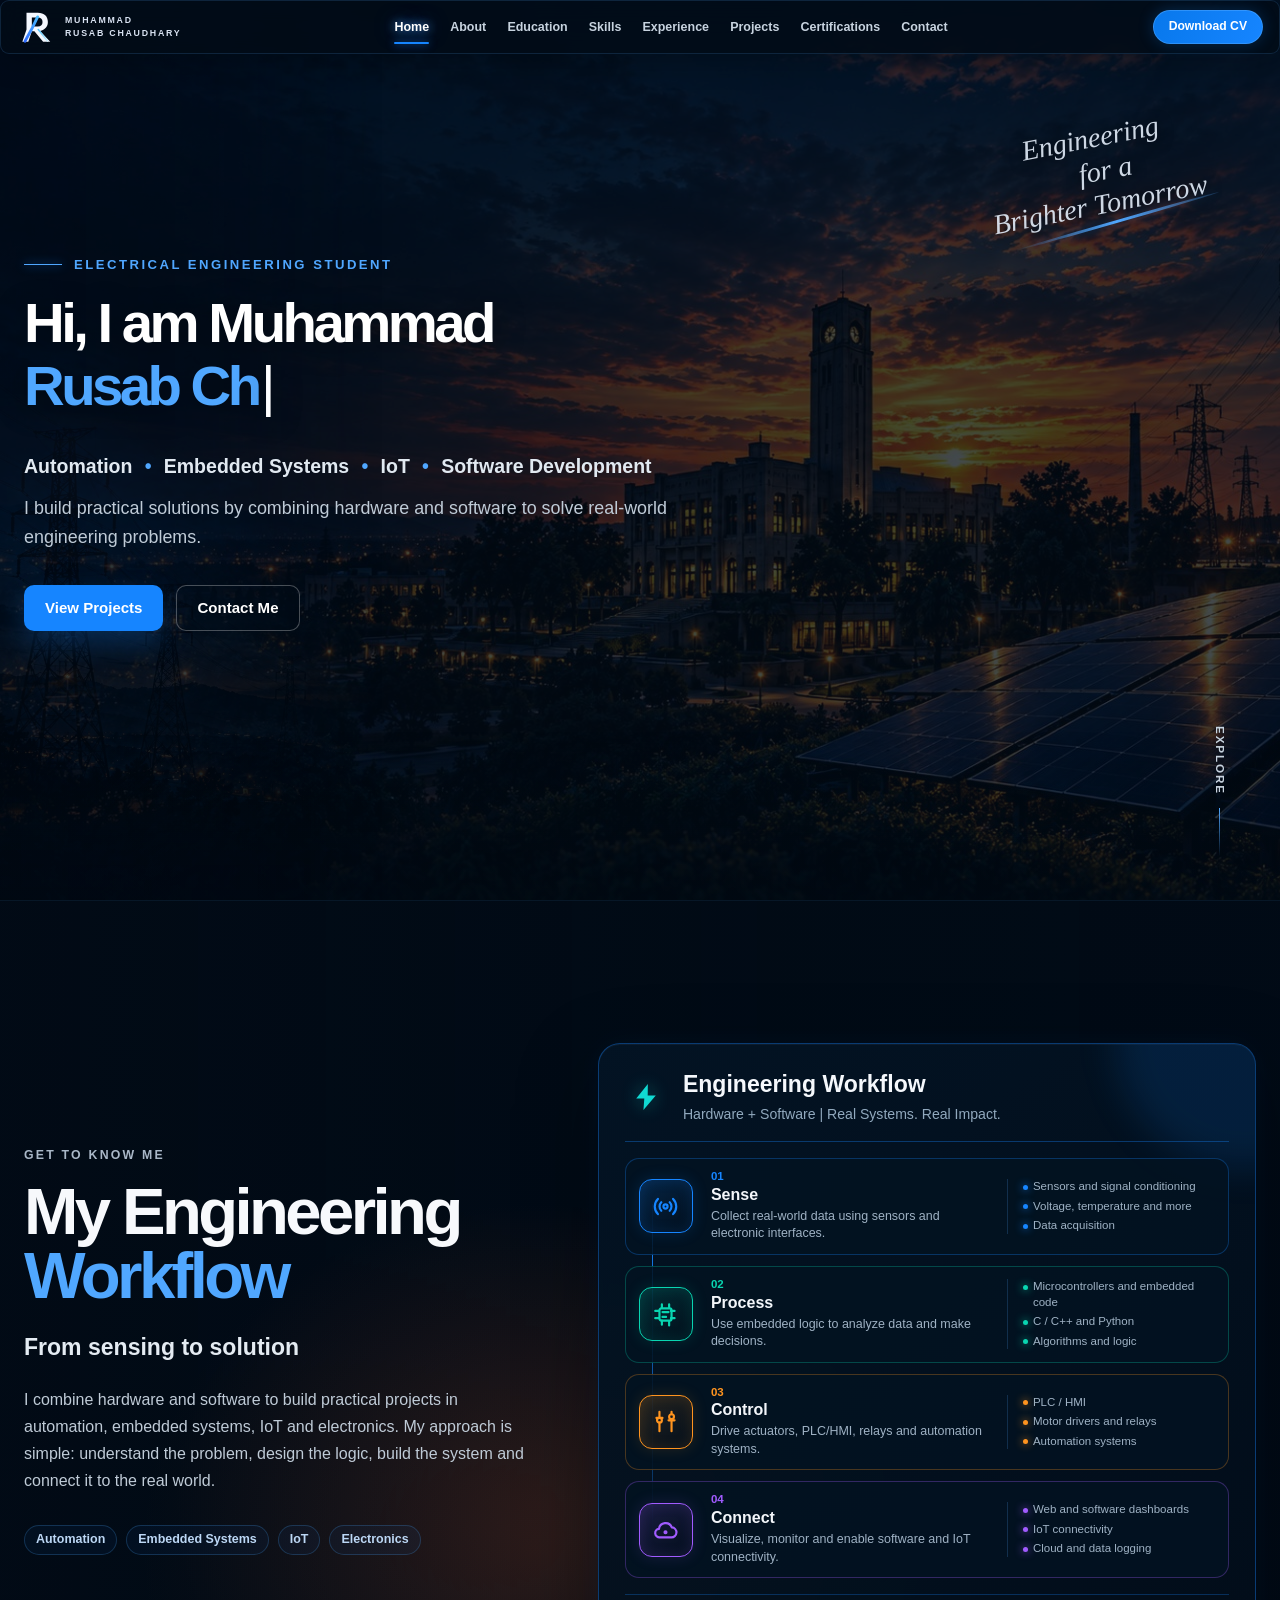
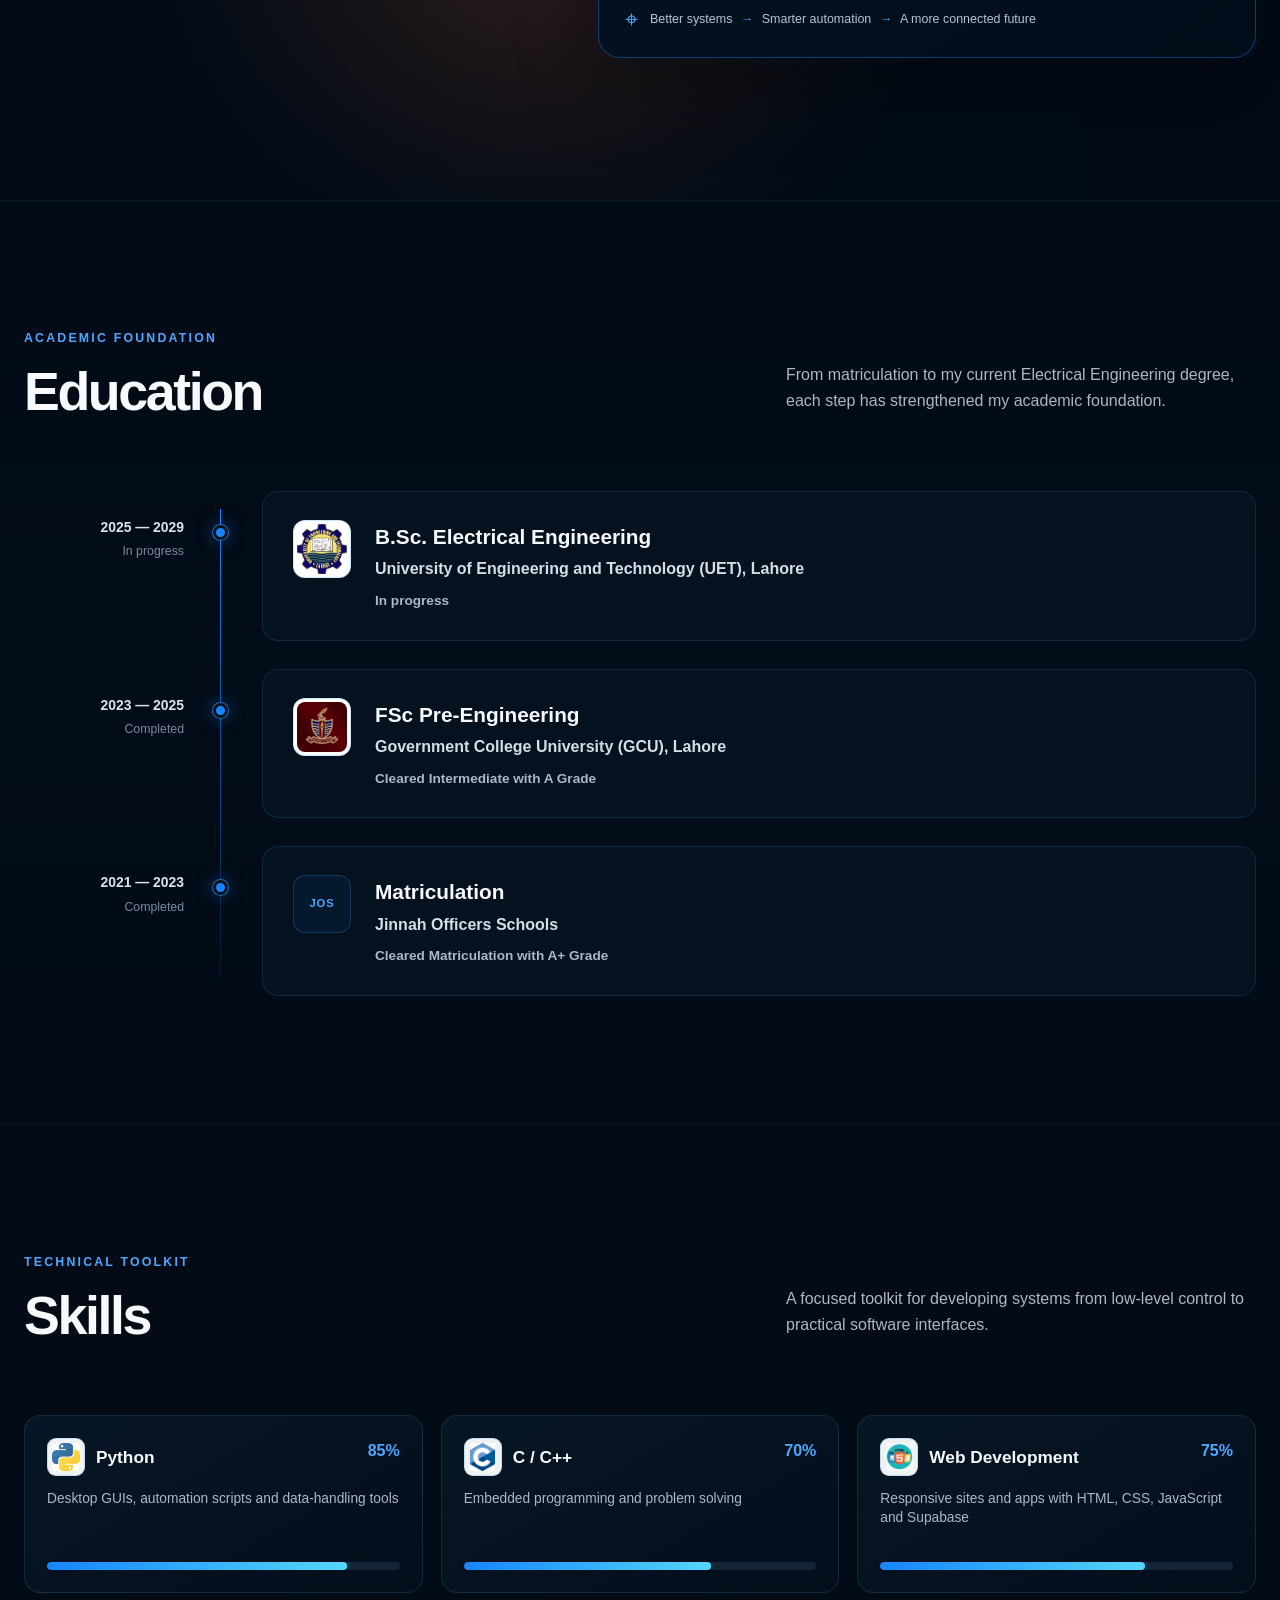
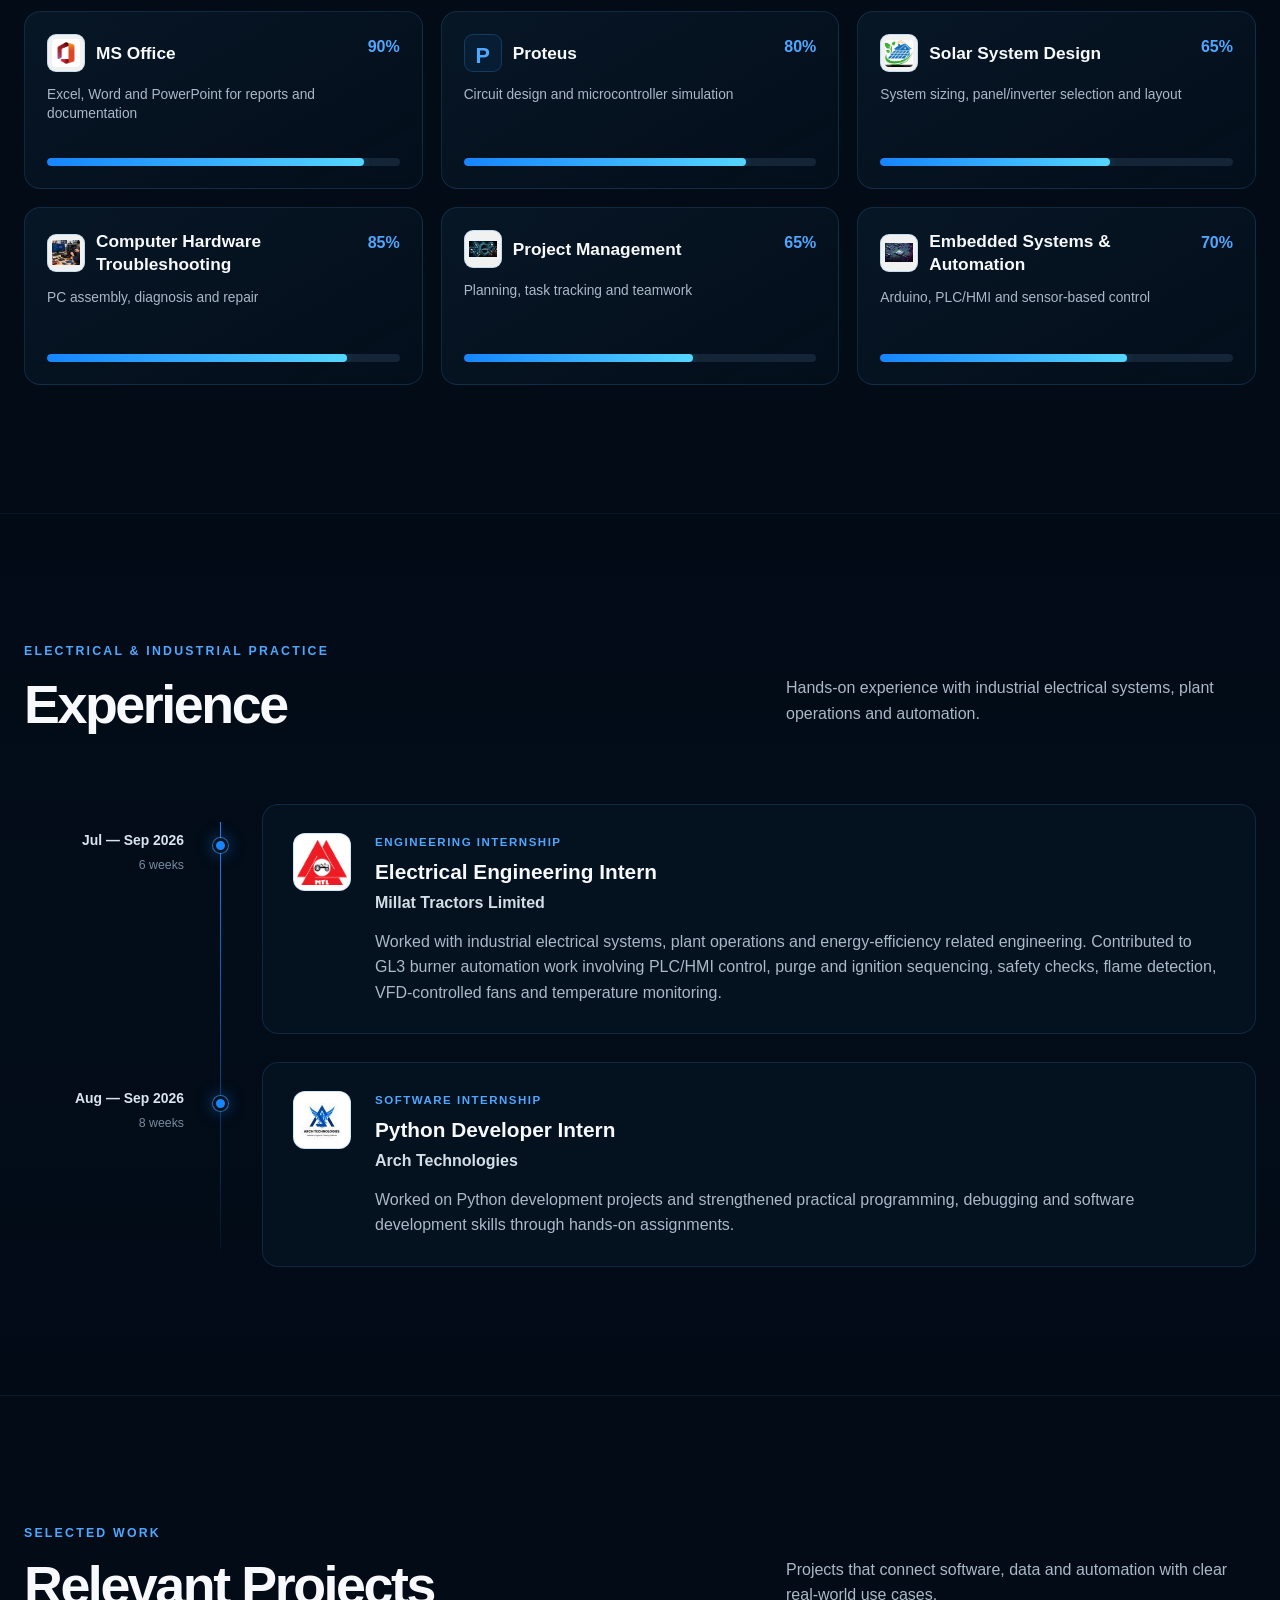
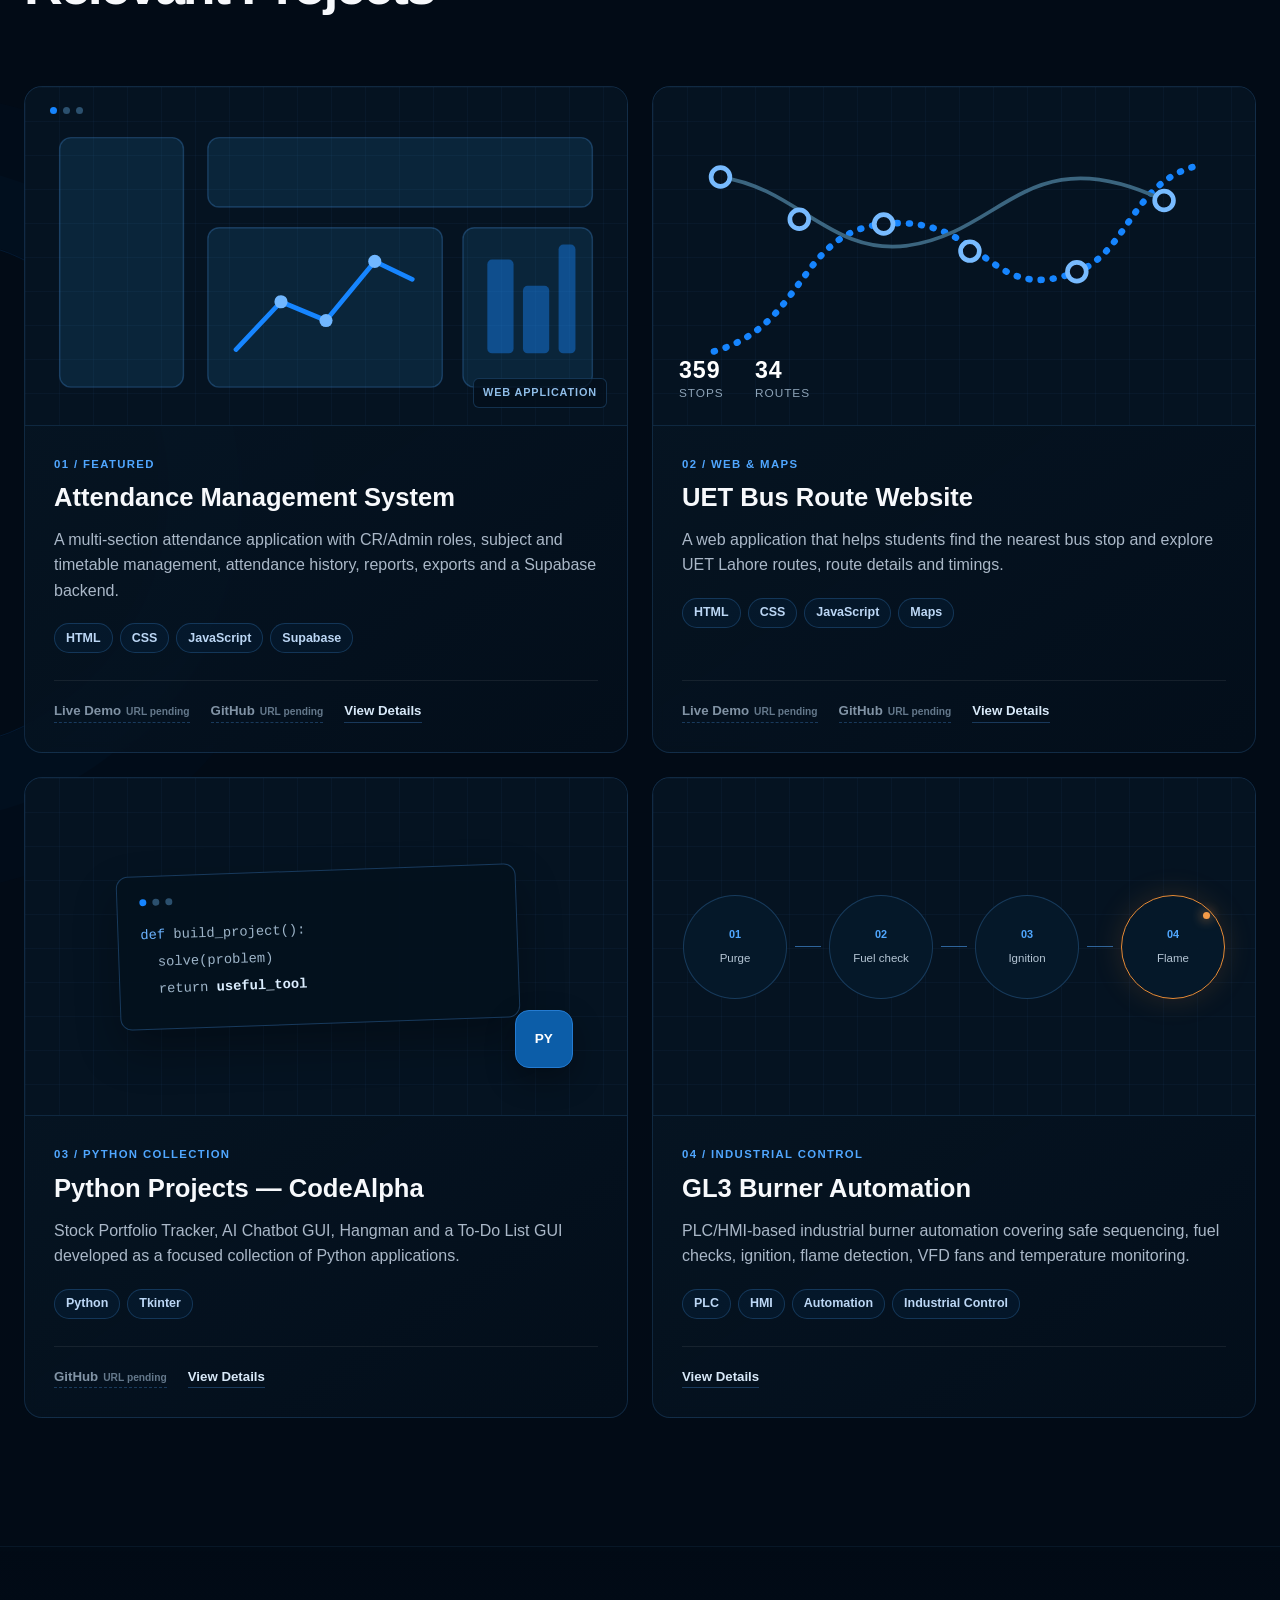
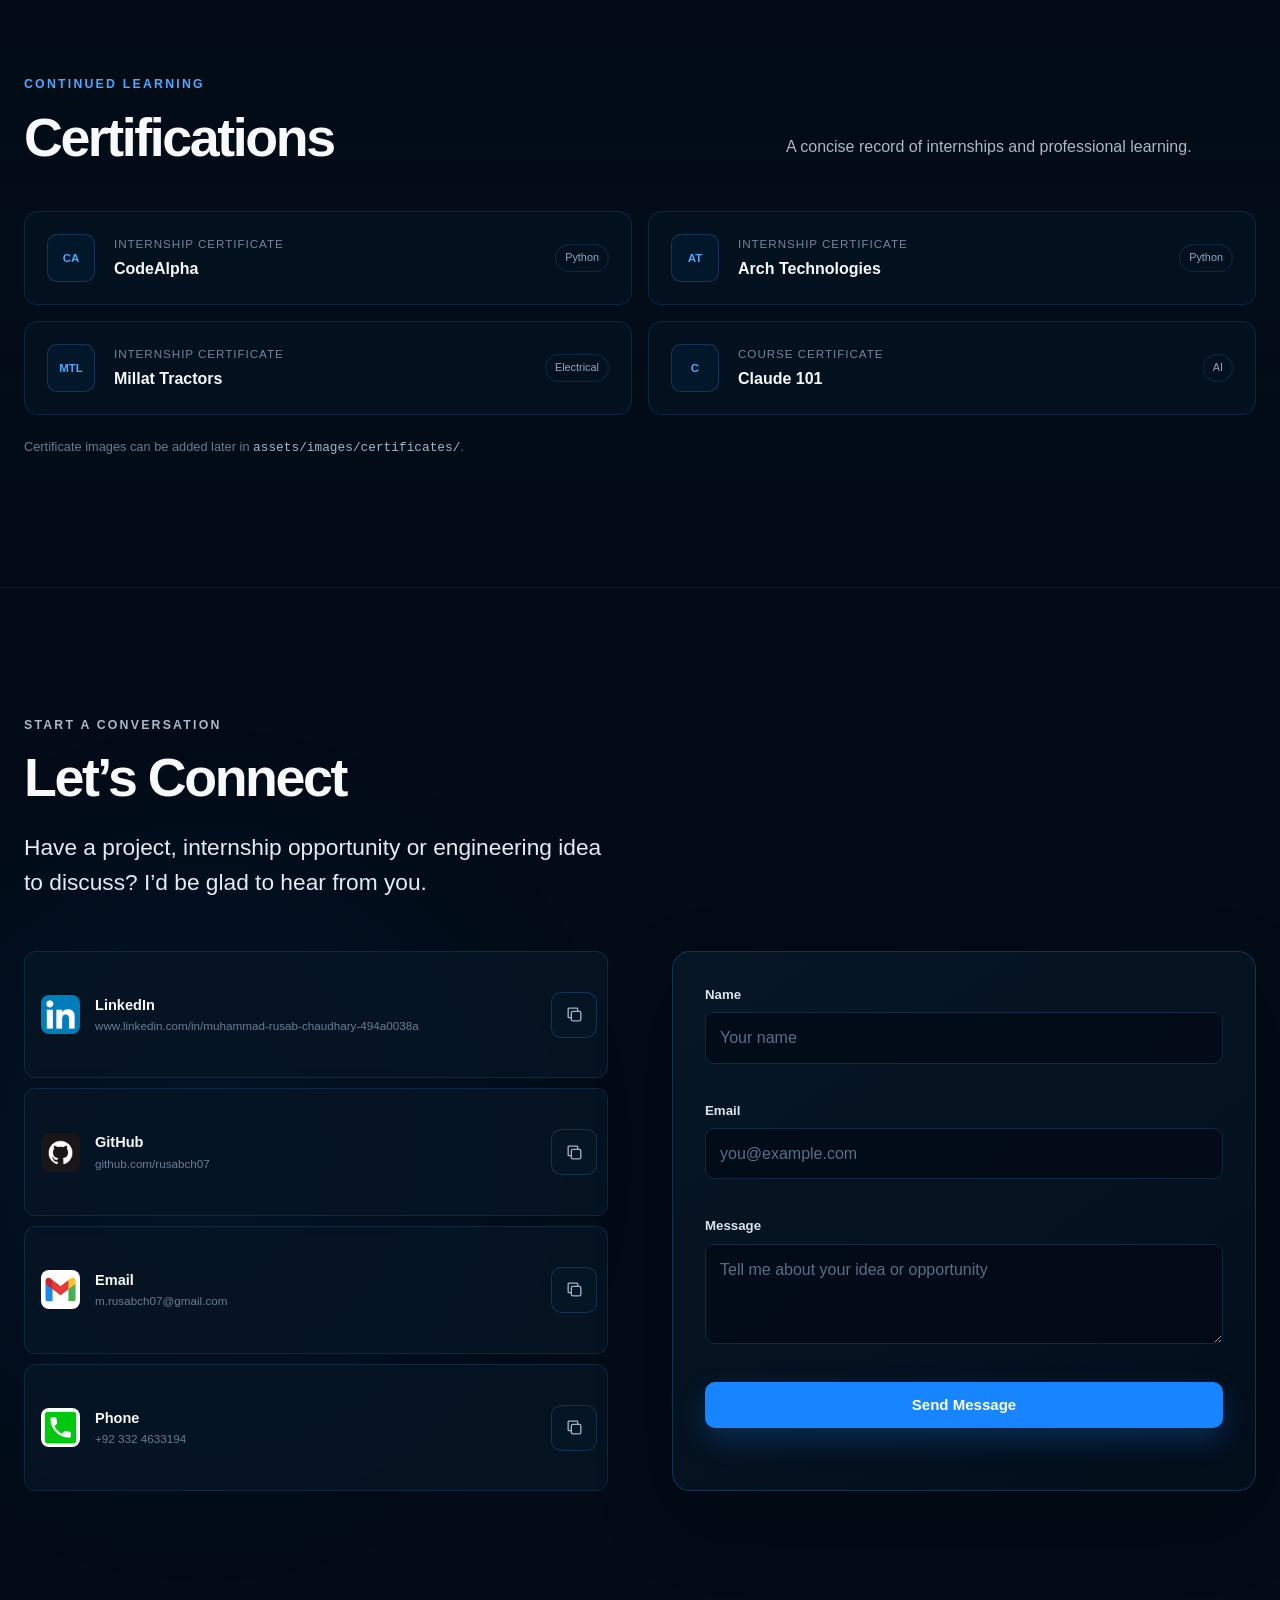
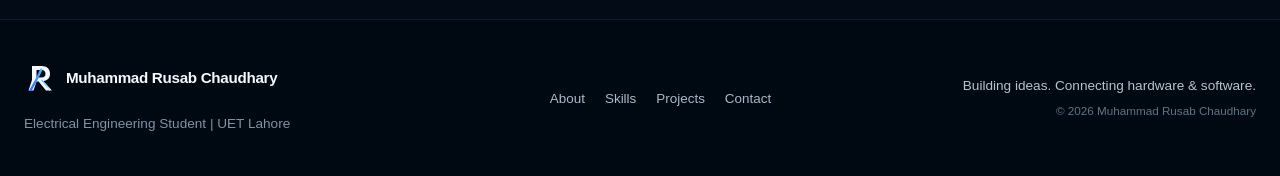
==== commit 4c9a49f2: "update" ====
--- a/index.html
+++ b/index.html
@@ -86,43 +86,89 @@
       <div class="container about-grid">
         <div class="section-copy reveal">
           <p class="section-kicker">Get to know me</p>
-          <h2 id="about-title">About Me</h2>
-          <p class="lead">I’m Muhammad Rusab Chaudhary, an Electrical Engineering student at UET Lahore with a strong interest in automation, embedded systems, IoT and software development.</p>
-          <p>I enjoy combining hardware and software to develop practical solutions to real-world engineering problems. I am continuously learning new technologies, building projects and developing skills across industrial automation, electronics and software.</p>
+          <h2 id="about-title">My Engineering <span>Workflow</span></h2>
+          <p class="lead">From sensing to solution</p>
+          <p>I combine hardware and software to build practical projects in automation, embedded systems, IoT and electronics. My approach is simple: understand the problem, design the logic, build the system and connect it to the real world.</p>
           <div class="interest-list" aria-label="Primary interests">
             <span>Automation</span><span>Embedded Systems</span><span>IoT</span><span>Electronics</span>
           </div>
         </div>
 
-        <div class="systems-card reveal" aria-label="Hardware to software engineering workflow">
+        <div class="systems-card reveal" aria-labelledby="workflow-card-title">
           <div class="systems-card-header">
-            <span>Engineering workflow</span>
-            <span class="systems-status">Hardware + Software</span>
-          </div>
-          <div class="systems-flow">
-            <div class="flow-node">
-              <span class="flow-index">01</span>
-              <div><strong>Sensing</strong><small>Inputs &amp; electronics</small></div>
-            </div>
-            <div class="flow-connector" aria-hidden="true"></div>
-            <div class="flow-node">
-              <span class="flow-index">02</span>
-              <div><strong>Control</strong><small>Embedded logic</small></div>
-            </div>
-            <div class="flow-connector" aria-hidden="true"></div>
-            <div class="flow-node">
-              <span class="flow-index">03</span>
-              <div><strong>Automate</strong><small>PLC &amp; HMI</small></div>
-            </div>
-            <div class="flow-connector" aria-hidden="true"></div>
-            <div class="flow-node">
-              <span class="flow-index">04</span>
-              <div><strong>Connect</strong><small>Software &amp; IoT</small></div>
-            </div>
-          </div>
+            <span class="systems-card-mark" aria-hidden="true">
+              <svg viewBox="0 0 24 24" fill="none"><path d="M13.3 2.8 5.1 13h5.7l-.6 8.2L18.9 11h-5.7l.1-8.2Z" fill="currentColor"/></svg>
+            </span>
+            <div>
+              <h3 id="workflow-card-title">Engineering Workflow</h3>
+              <p>Hardware + Software <span aria-hidden="true">|</span> Real Systems. Real Impact.</p>
+            </div>
+          </div>
+          <ol class="workflow-stages">
+            <li class="workflow-stage stage-sense">
+              <span class="workflow-icon" aria-hidden="true">
+                <svg viewBox="0 0 24 24" fill="none"><circle cx="12" cy="12" r="1.7"/><path d="M8.5 8.5a5 5 0 0 0 0 7M15.5 8.5a5 5 0 0 1 0 7M5.7 5.7a9 9 0 0 0 0 12.6M18.3 5.7a9 9 0 0 1 0 12.6"/></svg>
+              </span>
+              <div class="workflow-stage-copy">
+                <span class="workflow-index">01</span>
+                <h4>Sense</h4>
+                <p>Collect real-world data using sensors and electronic interfaces.</p>
+              </div>
+              <ul class="workflow-details">
+                <li>Sensors and signal conditioning</li>
+                <li>Voltage, temperature and more</li>
+                <li>Data acquisition</li>
+              </ul>
+            </li>
+            <li class="workflow-stage stage-process">
+              <span class="workflow-icon" aria-hidden="true">
+                <svg viewBox="0 0 24 24" fill="none"><rect x="7" y="7" width="10" height="10" rx="1.5"/><path d="M9.5 10h5m-5 4h3M9 3.5v3m6-3v3M9 17v3.5m6-3v3.5M3.5 9h3m-3 6h3m10-6h3m-3 6h3"/></svg>
+              </span>
+              <div class="workflow-stage-copy">
+                <span class="workflow-index">02</span>
+                <h4>Process</h4>
+                <p>Use embedded logic to analyze data and make decisions.</p>
+              </div>
+              <ul class="workflow-details">
+                <li>Microcontrollers and embedded code</li>
+                <li>C / C++ and Python</li>
+                <li>Algorithms and logic</li>
+              </ul>
+            </li>
+            <li class="workflow-stage stage-control">
+              <span class="workflow-icon" aria-hidden="true">
+                <svg viewBox="0 0 24 24" fill="none"><path d="M7 4v5m0 4v7m10-16v2m0 4v10M4.5 9h5m5 2h5"/><circle cx="7" cy="11" r="2"/><circle cx="17" cy="8" r="2"/></svg>
+              </span>
+              <div class="workflow-stage-copy">
+                <span class="workflow-index">03</span>
+                <h4>Control</h4>
+                <p>Drive actuators, PLC/HMI, relays and automation systems.</p>
+              </div>
+              <ul class="workflow-details">
+                <li>PLC / HMI</li>
+                <li>Motor drivers and relays</li>
+                <li>Automation systems</li>
+              </ul>
+            </li>
+            <li class="workflow-stage stage-connect">
+              <span class="workflow-icon" aria-hidden="true">
+                <svg viewBox="0 0 24 24" fill="none"><path d="M7.4 18.5h9.3a4.1 4.1 0 0 0 .5-8.2 5.5 5.5 0 0 0-10.6 1.2 3.5 3.5 0 0 0 .8 7Z"/><circle cx="12" cy="14.3" r=".8"/></svg>
+              </span>
+              <div class="workflow-stage-copy">
+                <span class="workflow-index">04</span>
+                <h4>Connect</h4>
+                <p>Visualize, monitor and enable software and IoT connectivity.</p>
+              </div>
+              <ul class="workflow-details">
+                <li>Web and software dashboards</li>
+                <li>IoT connectivity</li>
+                <li>Cloud and data logging</li>
+              </ul>
+            </li>
+          </ol>
           <div class="systems-output">
-            <span aria-hidden="true"></span>
-            <p>Practical systems that sense, decide and respond.</p>
+            <span aria-hidden="true">⌖</span>
+            <p>Better systems <b aria-hidden="true">→</b> Smarter automation <b aria-hidden="true">→</b> A more connected future</p>
           </div>
         </div>
       </div>
--- a/style.css
+++ b/style.css
@@ -156,23 +156,41 @@
 .section-heading > p { width: min(100%, 470px); margin: 0 0 6px; }
 .compact-heading { margin-bottom: 46px; }
 
-.about-grid { display: grid; grid-template-columns: minmax(0, .92fr) minmax(410px, 1.08fr); align-items: center; gap: clamp(52px, 8vw, 118px); }
-.interest-list { display: flex; flex-wrap: wrap; gap: 9px; margin-top: 32px; }
+.section.about-section { display: flex; align-items: center; min-height: 100svh; padding-block: clamp(70px, 6vw, 96px); overflow: hidden; background: radial-gradient(ellipse at 42% 67%, rgba(216, 92, 40, .1), transparent 35%); }
+.about-section::before { content: ""; position: absolute; z-index: -1; inset: 0; background: linear-gradient(90deg, rgba(2, 11, 22, .3), rgba(2, 11, 22, .04) 56%, rgba(2, 11, 22, .12)), radial-gradient(ellipse at 42% 72%, rgba(226, 103, 48, .13), transparent 38%); pointer-events: none; }
+.about-grid { display: grid; grid-template-columns: minmax(0, .88fr) minmax(0, 1.12fr); align-items: center; gap: clamp(30px, 4.5vw, 72px); }
+.about-section .section-copy h2 { max-width: 560px; margin: 0 0 22px; font-size: clamp(2.9rem, 5.1vw, 4.65rem); line-height: .98; letter-spacing: -.055em; }
+.about-section .section-copy h2 span { color: var(--accent-light); }
+.about-section .section-copy .lead { margin: 0 0 20px; color: #e4ebf2; font-size: clamp(1.15rem, 1.8vw, 1.48rem); font-weight: 650; }
+.about-section .section-copy > p:last-of-type { max-width: 560px; color: #bfcbd7; font-size: clamp(.98rem, 1.25vw, 1.08rem); line-height: 1.7; }
+.interest-list { display: flex; flex-wrap: wrap; gap: 9px; margin-top: 30px; }
 .interest-list span, .tag-list span { display: inline-flex; align-items: center; min-height: 30px; padding: 4px 11px; border: 1px solid var(--border); border-radius: 999px; color: #bcd7f5; background: rgba(22, 133, 255, .055); font-size: .78rem; font-weight: 650; }
-.systems-card { position: relative; padding: 24px; border: 1px solid var(--border); border-radius: 22px; background: linear-gradient(145deg, rgba(9, 30, 48, .82), rgba(3, 15, 29, .74)); box-shadow: 0 28px 80px rgba(0, 0, 0, .25), inset 0 1px 0 rgba(255,255,255,.035); overflow: hidden; }
-.systems-card::before { content: ""; position: absolute; width: 260px; height: 260px; right: -120px; top: -135px; border-radius: 50%; background: rgba(22, 133, 255, .12); filter: blur(18px); }
-.systems-card-header { position: relative; display: flex; justify-content: space-between; gap: 20px; padding-bottom: 18px; border-bottom: 1px solid rgba(255,255,255,.075); color: #edf5fc; font-size: .83rem; font-weight: 750; text-transform: uppercase; letter-spacing: .1em; }
-.systems-status { color: var(--accent-light); }
-.systems-flow { padding-block: 24px; }
-.flow-node { display: flex; align-items: center; gap: 18px; min-height: 66px; padding: 13px 16px; border: 1px solid rgba(80, 167, 255, .15); border-radius: 12px; background: rgba(4, 20, 36, .82); }
-.flow-node strong, .flow-node small { display: block; }
-.flow-node strong { font-size: 1rem; }
-.flow-node small { color: #8ea2b5; font-size: .8rem; }
-.flow-index { display: grid; place-items: center; width: 36px; height: 36px; border: 1px solid rgba(80, 167, 255, .35); border-radius: 8px; color: var(--accent-light); background: rgba(22, 133, 255, .08); font-size: .72rem; font-weight: 800; letter-spacing: .08em; }
-.flow-connector { width: 1px; height: 14px; margin-left: 34px; background: linear-gradient(var(--accent), rgba(22,133,255,.12)); }
-.systems-output { display: flex; align-items: center; gap: 11px; padding-top: 17px; border-top: 1px solid rgba(255,255,255,.075); }
-.systems-output span { width: 8px; height: 8px; border-radius: 50%; background: var(--accent); box-shadow: 0 0 14px rgba(22,133,255,.9); }
-.systems-output p { margin: 0; color: #b5c5d5; font-size: .84rem; }
+.systems-card { position: relative; padding: clamp(20px, 2vw, 30px); border: 1px solid rgba(22, 133, 255, .38); border-radius: 22px; background: linear-gradient(145deg, rgba(3, 20, 36, .94), rgba(2, 14, 27, .91)); box-shadow: 0 28px 80px rgba(0, 0, 0, .38), inset 0 1px 0 rgba(255,255,255,.045), 0 0 28px rgba(22, 133, 255, .06); overflow: hidden; backdrop-filter: blur(12px); -webkit-backdrop-filter: blur(12px); }
+.systems-card::before { content: ""; position: absolute; width: 260px; height: 260px; right: -120px; top: -135px; border-radius: 50%; background: rgba(22, 133, 255, .13); filter: blur(18px); pointer-events: none; }
+.systems-card-header { position: relative; display: flex; align-items: center; gap: 16px; padding-bottom: 16px; border-bottom: 1px solid rgba(22, 133, 255, .35); }
+.systems-card-mark { display: grid; place-items: center; flex: 0 0 42px; width: 42px; height: 46px; color: #10d9d2; filter: drop-shadow(0 0 9px rgba(16, 217, 210, .4)); }
+.systems-card-mark svg { width: 34px; height: 34px; }
+.systems-card-header h3 { margin: 0; color: #f5f8fc; font-size: clamp(1.12rem, 1.8vw, 1.55rem); line-height: 1.25; }
+.systems-card-header p { margin: 4px 0 0; color: #91a9be; font-size: clamp(.75rem, 1.1vw, .9rem); }
+.workflow-stages { position: relative; display: grid; gap: 11px; margin: 16px 0; padding: 0; list-style: none; }
+.workflow-stages::before { content: ""; position: absolute; z-index: 0; top: 46px; bottom: 46px; left: 27px; width: 1px; background: linear-gradient(#1685ff, rgba(22, 133, 255, .18)); }
+.workflow-stage { --stage-accent: #1685ff; --stage-glow: rgba(22, 133, 255, .16); position: relative; display: grid; grid-template-columns: 58px minmax(0, 1.15fr) minmax(150px, .85fr); align-items: center; gap: 14px; min-height: 88px; padding: 11px 13px; border: 1px solid rgba(22, 133, 255, .3); border-radius: 14px; background: rgba(3, 19, 34, .88); }
+.stage-process { --stage-accent: #09d5b1; --stage-glow: rgba(9, 213, 177, .14); border-color: rgba(9, 213, 177, .28); }
+.stage-control { --stage-accent: #ff941f; --stage-glow: rgba(255, 148, 31, .14); border-color: rgba(255, 148, 31, .28); }
+.stage-connect { --stage-accent: #a15bff; --stage-glow: rgba(161, 91, 255, .15); border-color: rgba(161, 91, 255, .3); }
+.workflow-icon { position: relative; z-index: 1; display: grid; place-items: center; width: 54px; height: 54px; border: 1px solid var(--stage-accent); border-radius: 13px; color: var(--stage-accent); background: linear-gradient(145deg, var(--stage-glow), rgba(2, 14, 27, .96)); box-shadow: 0 0 16px var(--stage-glow), inset 0 0 14px var(--stage-glow); }
+.workflow-icon svg { width: 29px; height: 29px; stroke: currentColor; stroke-width: 1.8; stroke-linecap: round; stroke-linejoin: round; }
+.workflow-stage-copy { min-width: 0; }
+.workflow-index { display: block; margin-bottom: 1px; color: var(--stage-accent); font-size: .72rem; font-weight: 850; line-height: 1.2; }
+.workflow-stage-copy h4 { margin: 0; color: #f3f6fa; font-size: 1rem; line-height: 1.25; }
+.workflow-stage-copy p { margin: 3px 0 0; color: #9fb2c4; font-size: .78rem; line-height: 1.4; }
+.workflow-details { display: grid; gap: 4px; margin: 0; padding: 0 0 0 15px; border-left: 1px solid rgba(80, 167, 255, .2); color: #9fb2c4; font-size: .72rem; line-height: 1.35; list-style: none; }
+.workflow-details li { position: relative; padding-left: 10px; }
+.workflow-details li::before { content: ""; position: absolute; top: .48em; left: 0; width: 5px; height: 5px; border-radius: 50%; background: var(--stage-accent); box-shadow: 0 0 8px var(--stage-accent); }
+.systems-output { display: flex; align-items: center; gap: 12px; padding-top: 13px; border-top: 1px solid rgba(22, 133, 255, .28); }
+.systems-output > span { color: var(--accent-light); font-size: 1.45rem; line-height: 1; }
+.systems-output p { margin: 0; color: #b5c5d5; font-size: .78rem; }
+.systems-output b { margin-inline: 5px; color: var(--accent-light); }
 
 .education-card { display: grid; grid-template-columns: auto minmax(260px, 1.1fr) minmax(310px, .9fr); align-items: center; gap: clamp(24px, 4vw, 58px); padding: clamp(28px, 4vw, 52px); border: 1px solid var(--border); border-radius: 20px; background: linear-gradient(120deg, rgba(8,24,39,.8), rgba(4,17,31,.72)); }
 .education-mark { display: grid; place-items: center; width: 88px; aspect-ratio: 1; border: 1px solid rgba(80,167,255,.38); border-radius: 18px; color: var(--accent-light); background: rgba(22,133,255,.08); font-size: 1.35rem; font-weight: 850; letter-spacing: .08em; box-shadow: inset 0 0 28px rgba(22,133,255,.08); }
@@ -384,7 +402,7 @@
   .menu-toggle[aria-expanded="true"] span:nth-child(3) { transform: translateY(-7px) rotate(-45deg); }
   .section-heading { align-items: start; flex-direction: column; gap: 16px; }
   .about-grid { grid-template-columns: 1fr; }
-  .systems-card { width: min(100%, 680px); }
+  .systems-card { width: min(100%, 820px); justify-self: center; }
   .timeline::before { left: 10px; }
   .timeline-item { grid-template-columns: 1fr; gap: 10px; padding-left: 42px; }
   .timeline-marker { left: 3px; top: 8px; }
@@ -418,9 +436,19 @@
   .hero-actions .button { flex: 1 1 145px; }
   .scroll-cue { display: none; }
   .section { padding-block: 82px; }
+  .section.about-section { min-height: auto; padding-block: 82px; }
+  .about-section .section-copy h2 { font-size: clamp(2.55rem, 10vw, 3.4rem); }
   .section-heading { margin-bottom: 38px; }
   .systems-card { padding: 19px; }
-  .systems-card-header { display: grid; gap: 4px; }
+  .systems-card-header { gap: 11px; }
+  .systems-card-mark { flex-basis: 34px; width: 34px; }
+  .workflow-stages { gap: 9px; }
+  .workflow-stages::before { left: 22px; }
+  .workflow-stage { grid-template-columns: 46px minmax(0, 1fr); gap: 8px 11px; padding: 11px; }
+  .workflow-icon { width: 44px; height: 44px; border-radius: 11px; }
+  .workflow-icon svg { width: 25px; height: 25px; }
+  .workflow-details { grid-column: 2; grid-template-columns: repeat(2, minmax(0, 1fr)); gap: 5px 8px; padding: 8px 0 0; border-top: 1px solid rgba(80, 167, 255, .16); border-left: 0; font-size: .69rem; }
+  .systems-output p { font-size: .72rem; }
   .education-card { grid-template-columns: 1fr; }
   .education-mark { width: 72px; }
   .education-focus { grid-column: auto; }
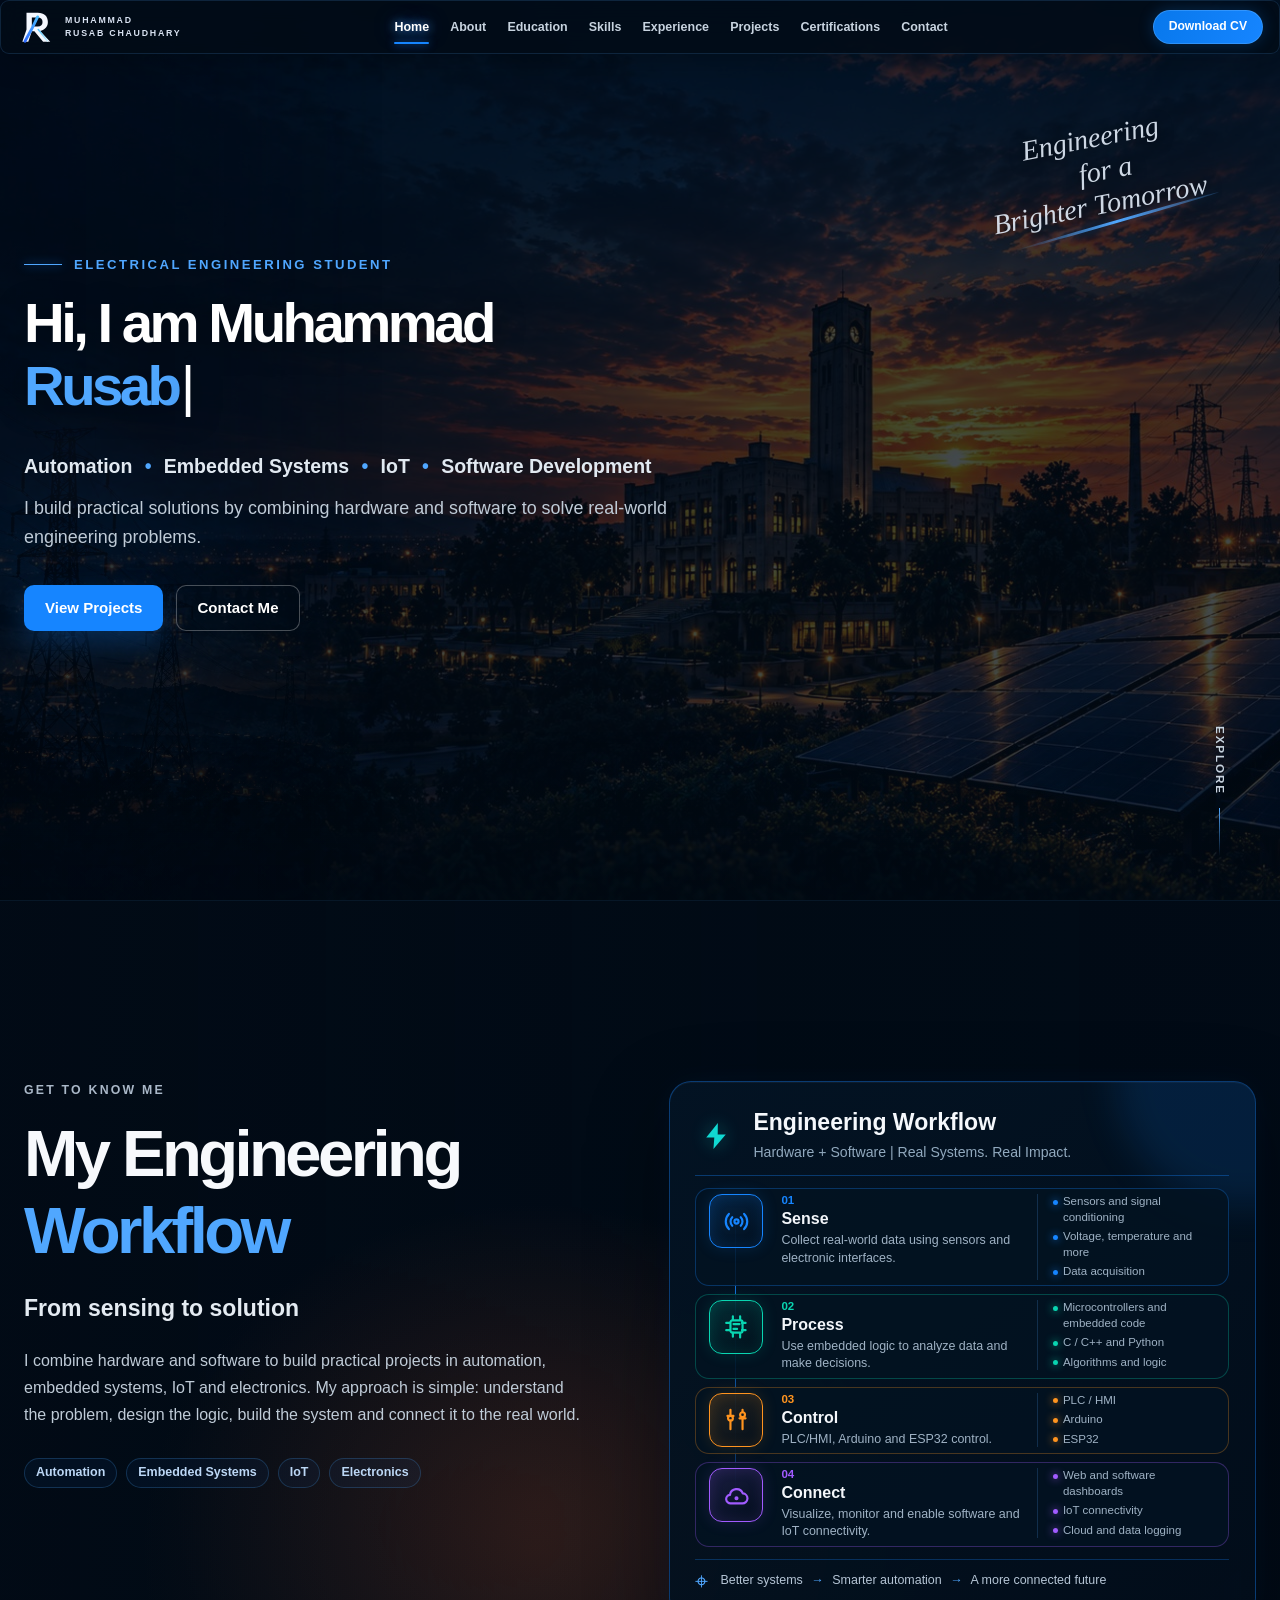
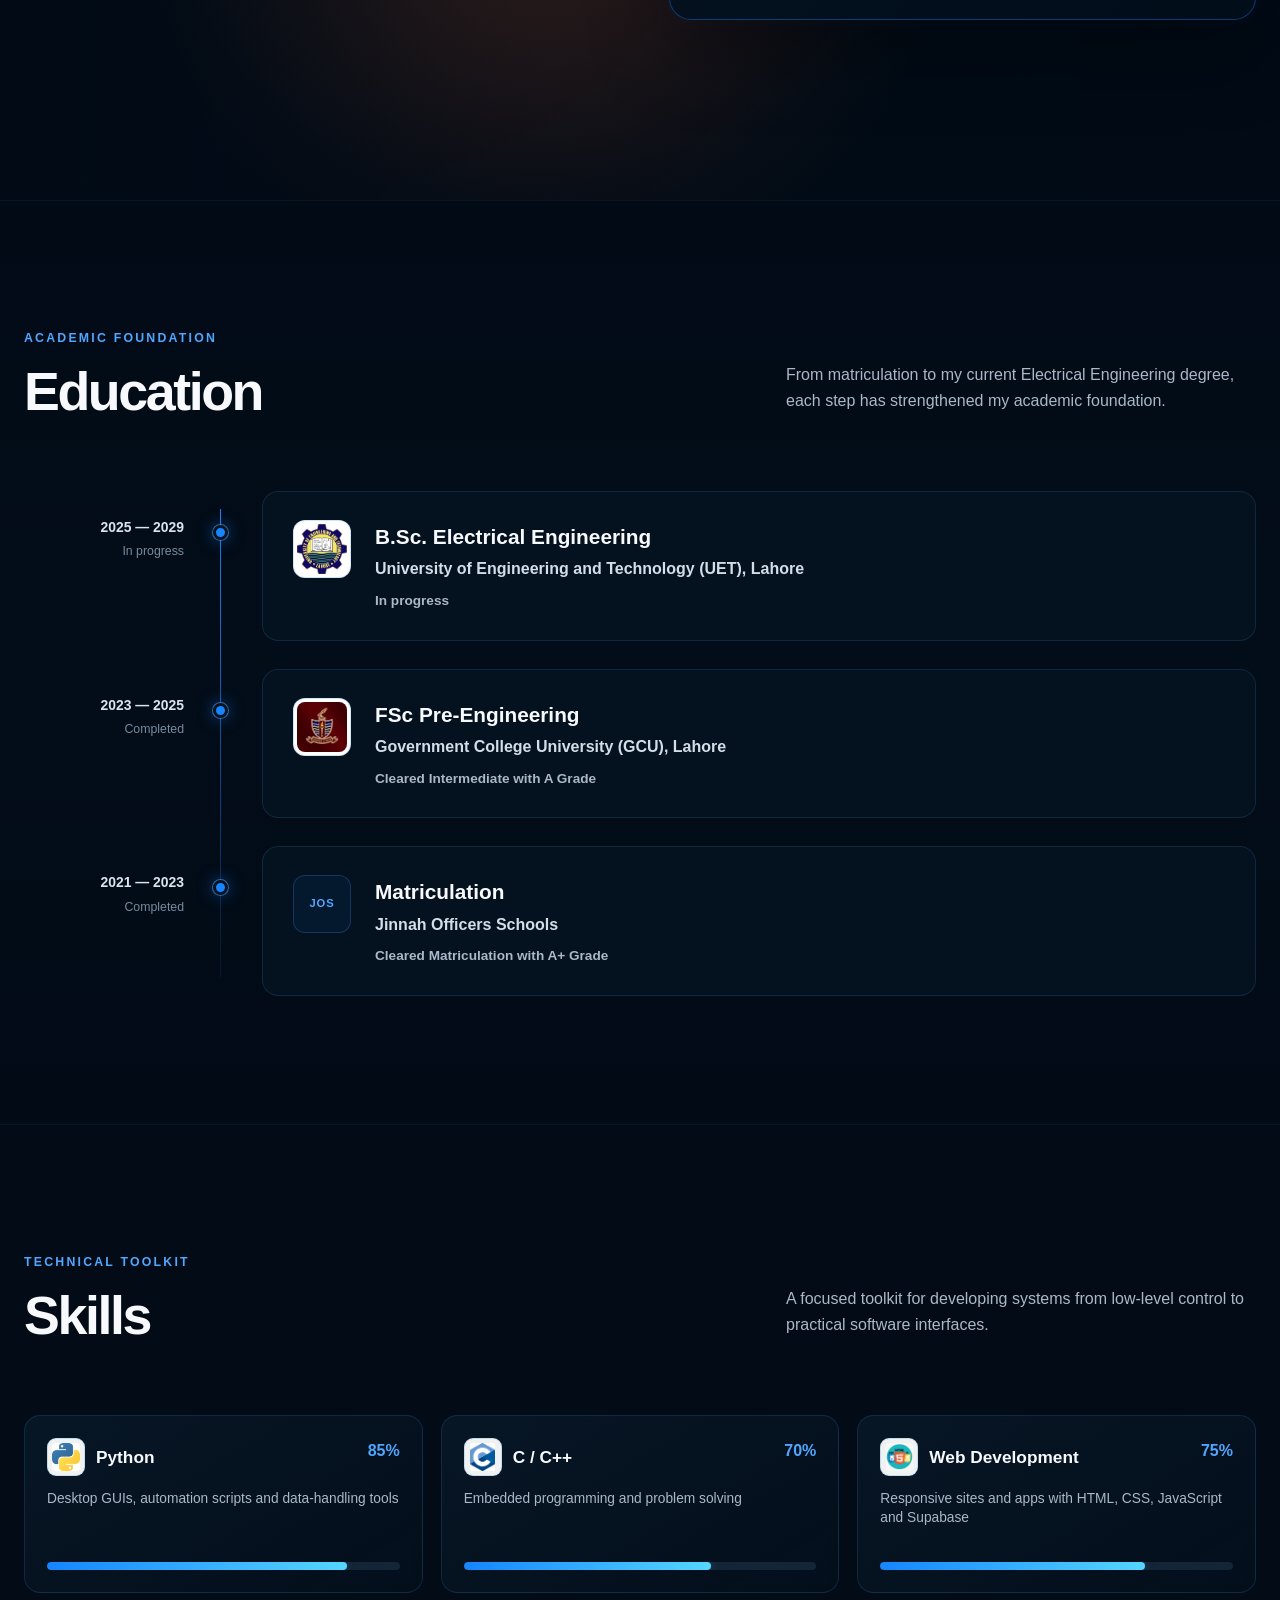
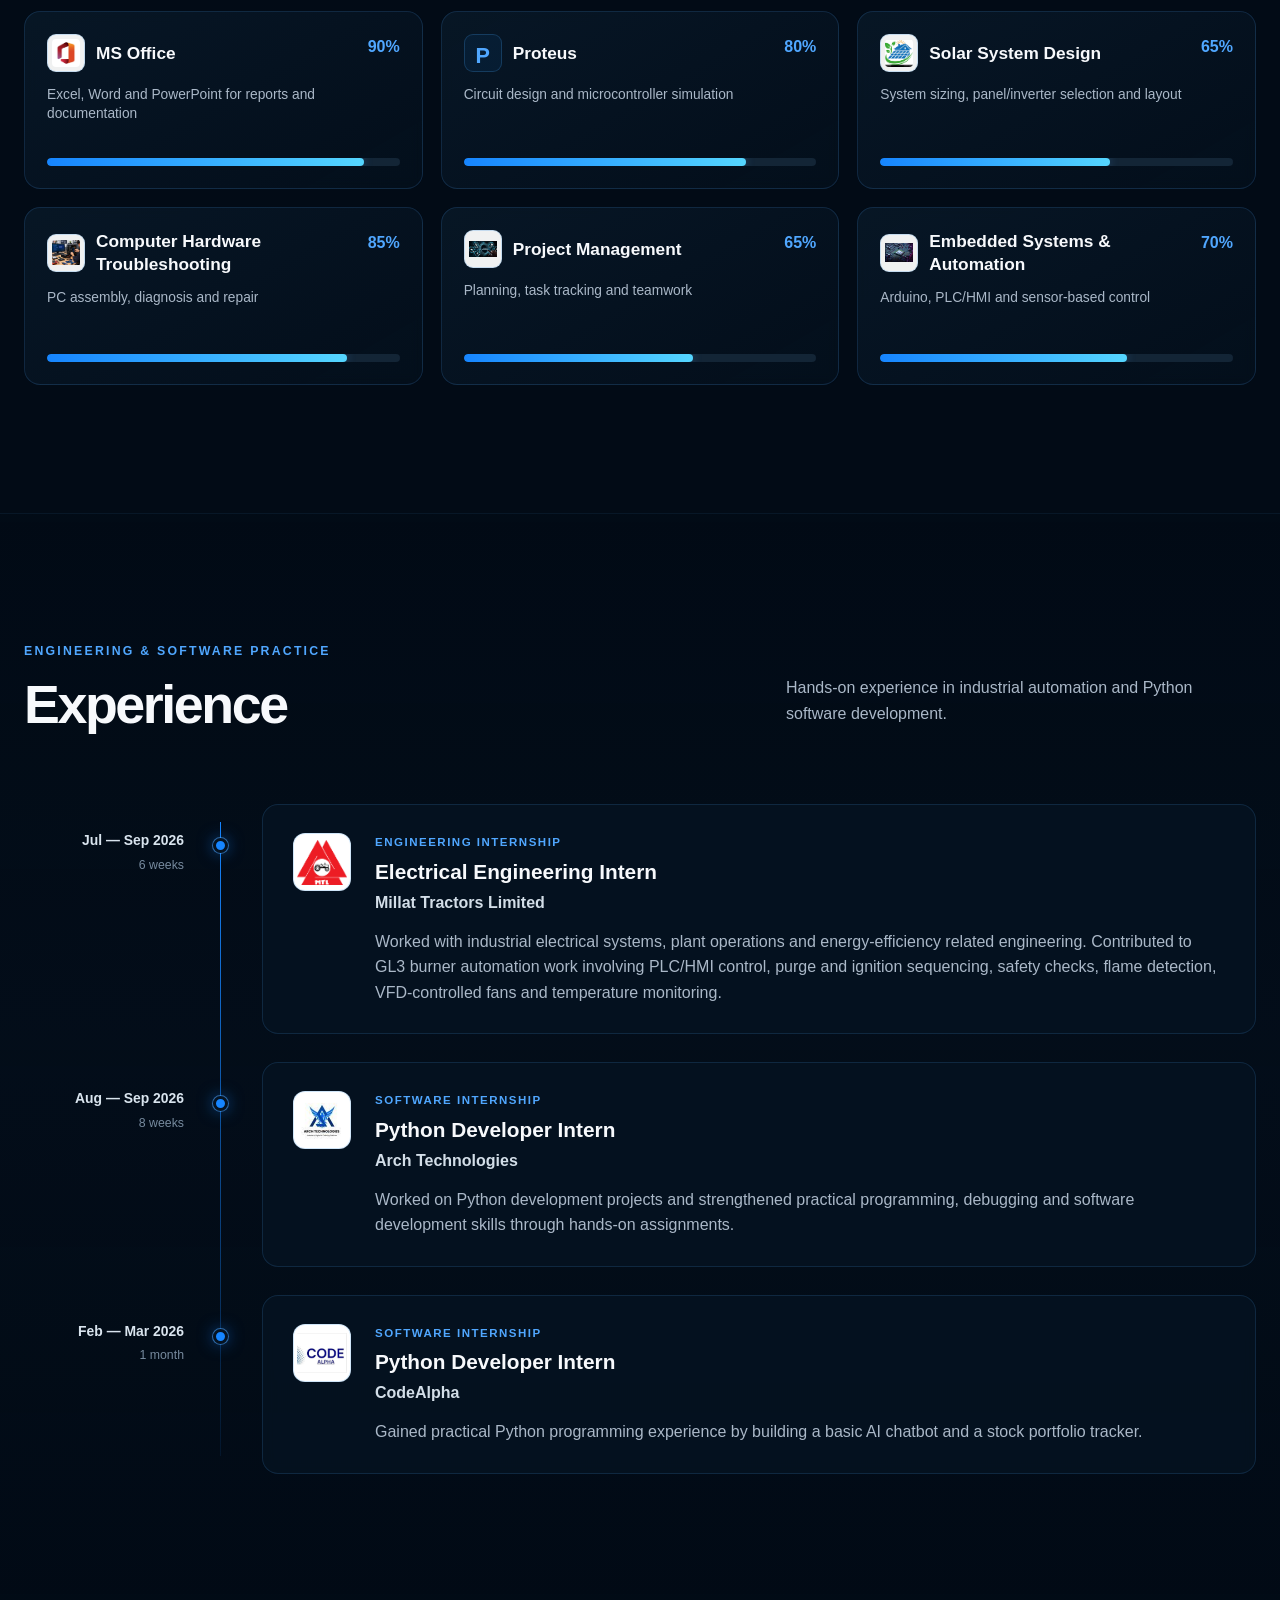
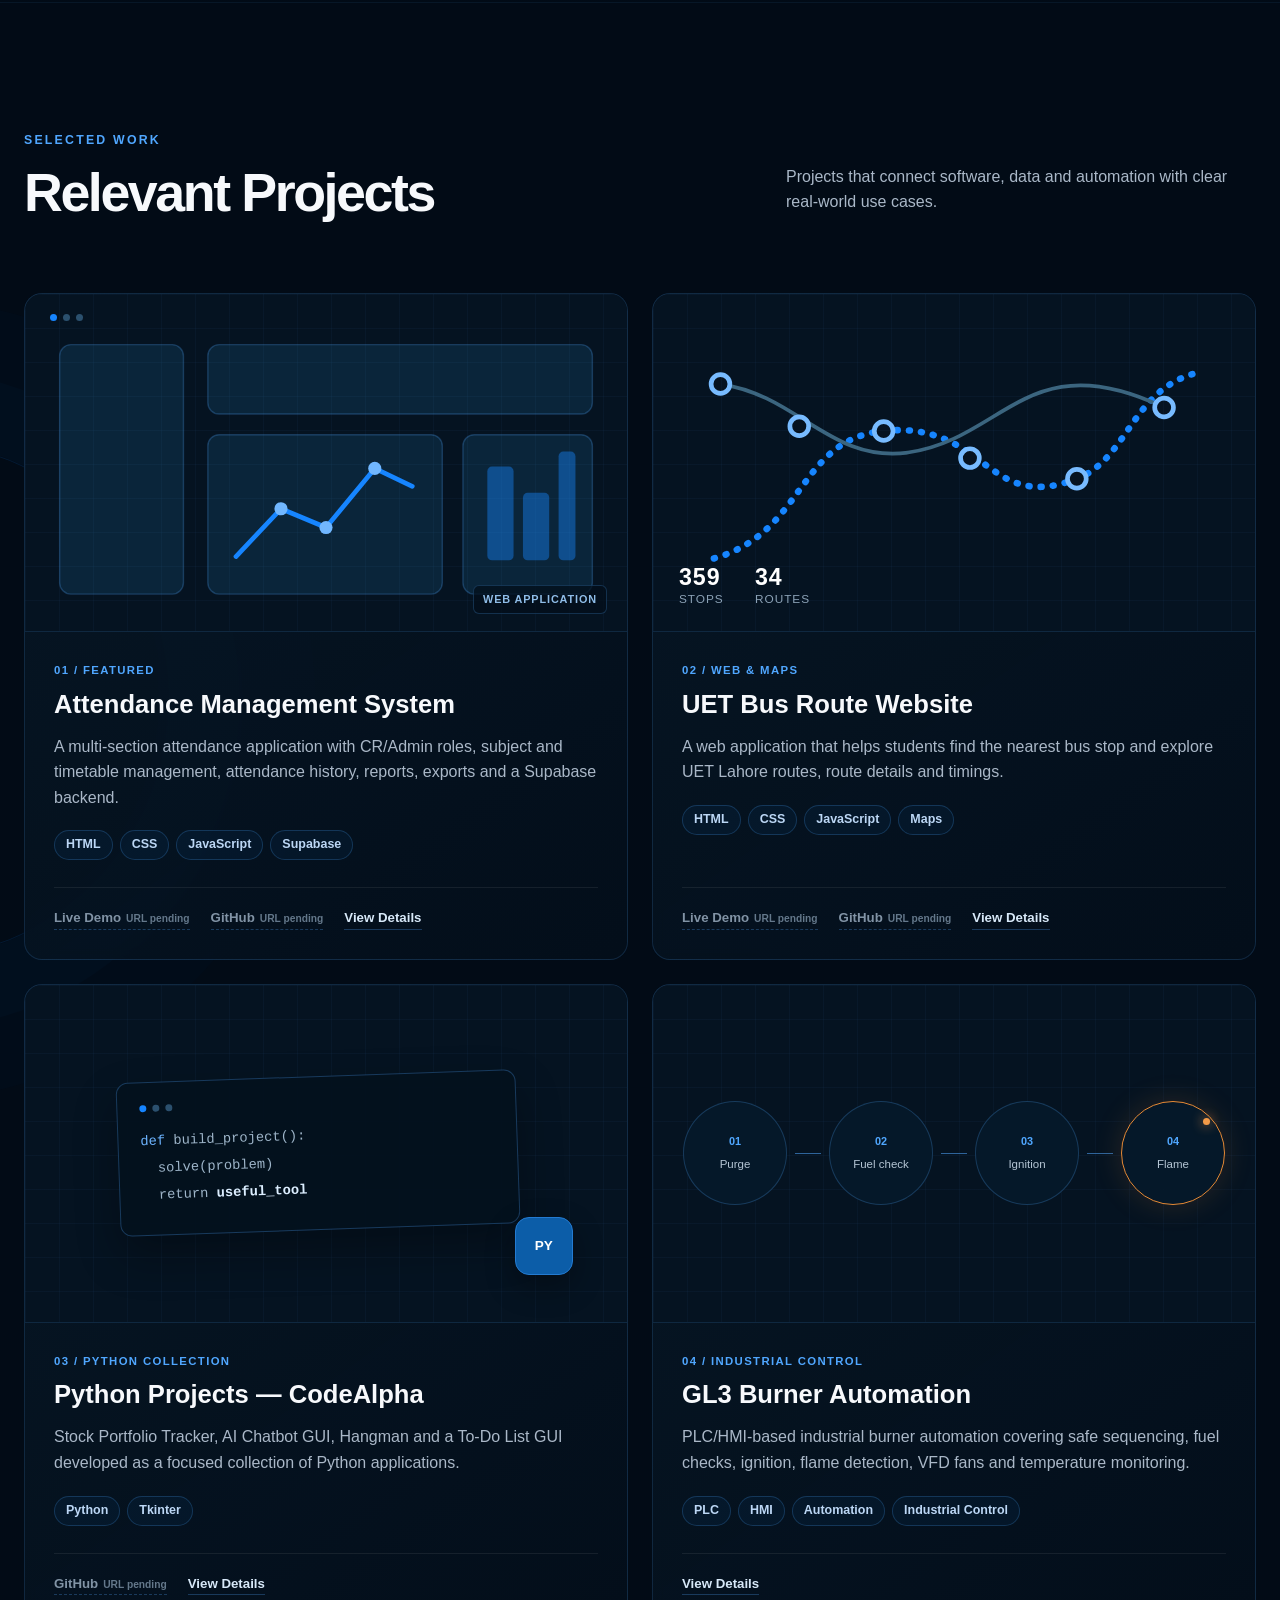
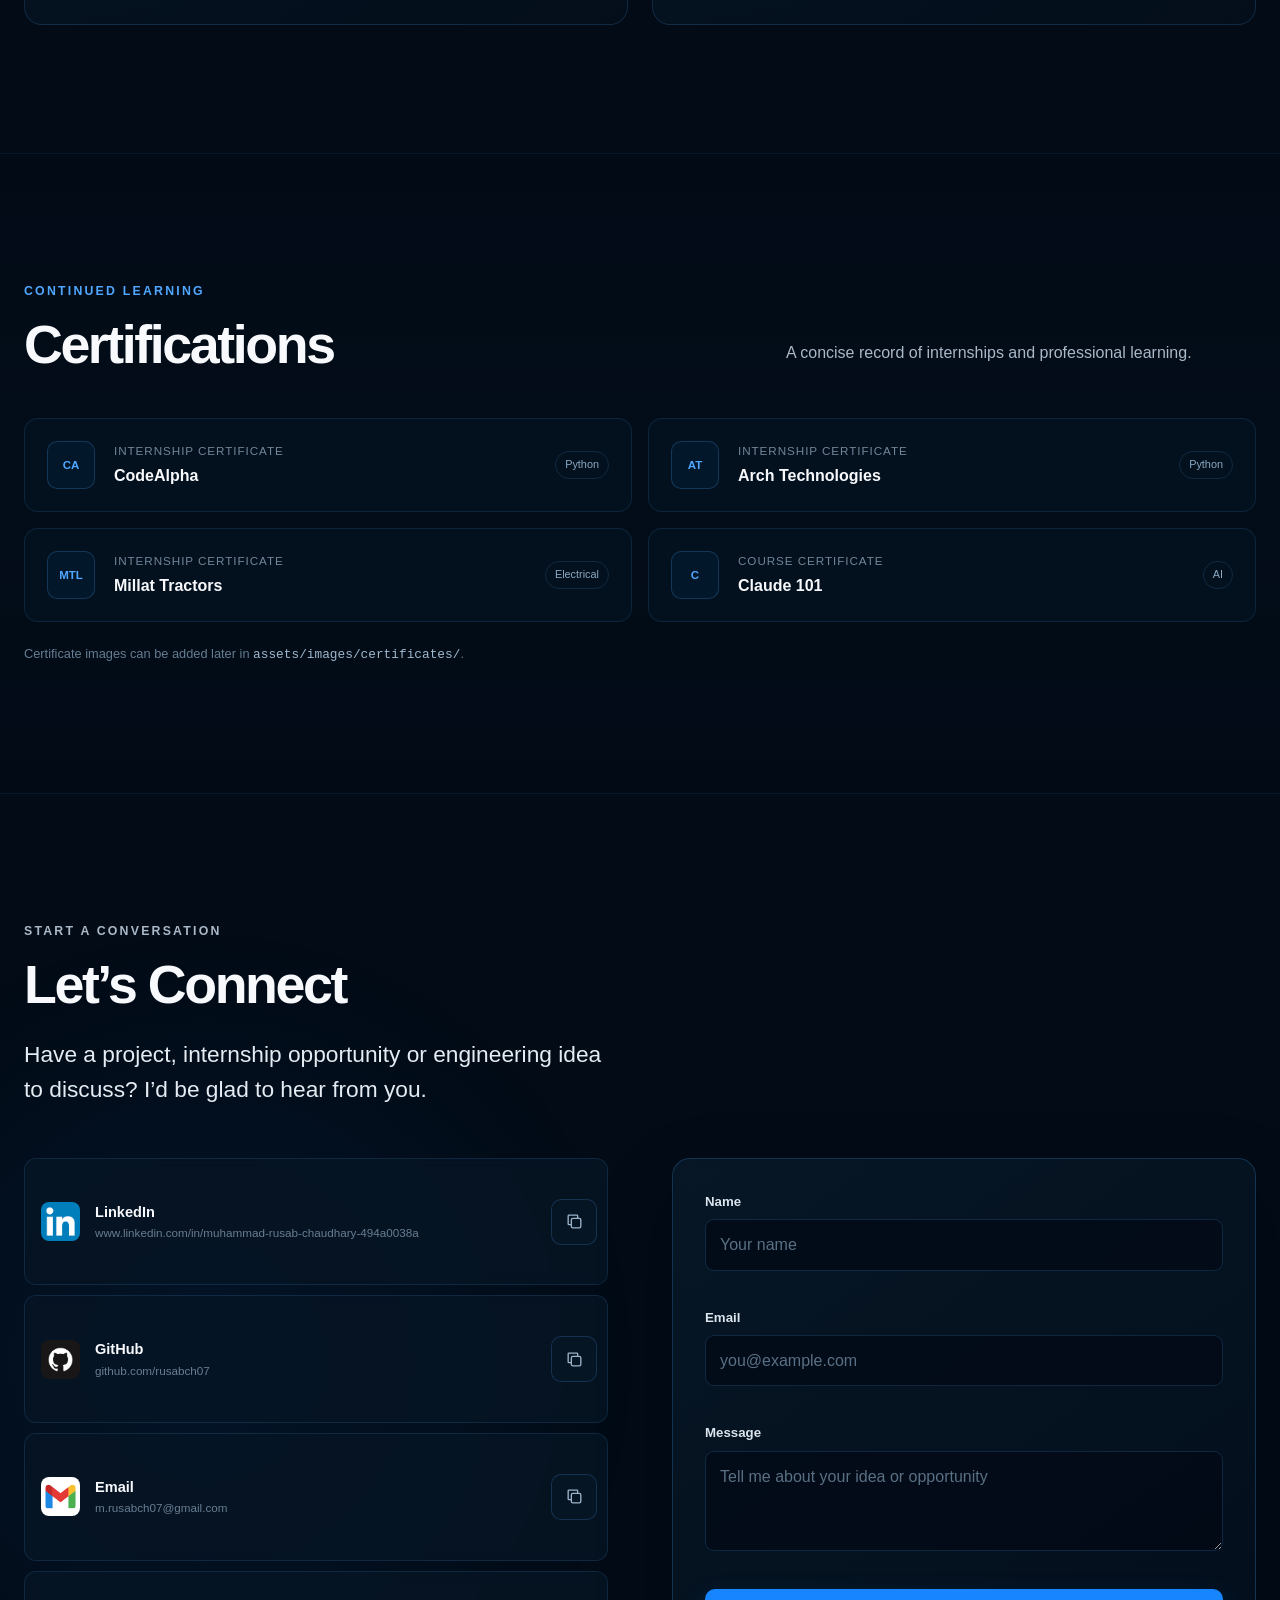
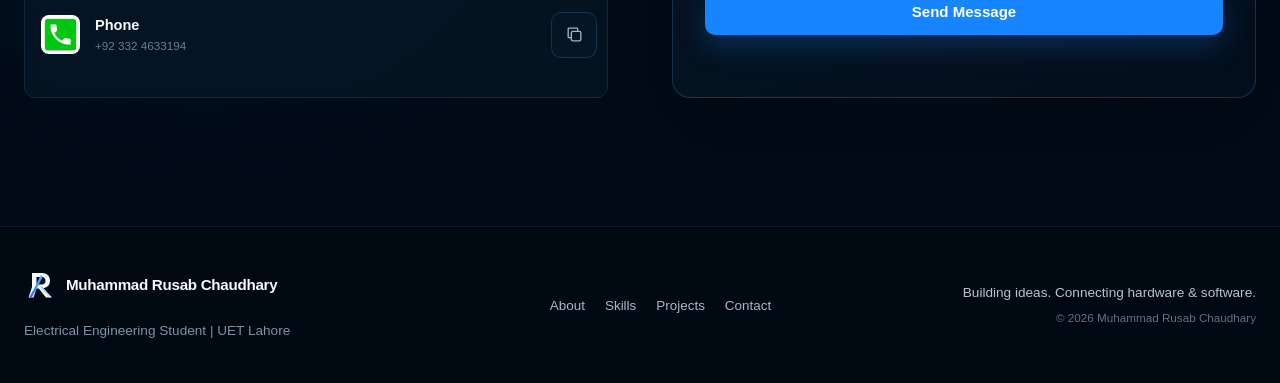
==== commit 2f82f499: "style" ====
--- a/index.html
+++ b/index.html
@@ -142,12 +142,12 @@
               <div class="workflow-stage-copy">
                 <span class="workflow-index">03</span>
                 <h4>Control</h4>
-                <p>Drive actuators, PLC/HMI, relays and automation systems.</p>
+                <p>PLC/HMI, Arduino and ESP32 control.</p>
               </div>
               <ul class="workflow-details">
                 <li>PLC / HMI</li>
-                <li>Motor drivers and relays</li>
-                <li>Automation systems</li>
+                <li>Arduino</li>
+                <li>ESP32</li>
               </ul>
             </li>
             <li class="workflow-stage stage-connect">
@@ -291,10 +291,10 @@
       <div class="container">
         <div class="section-heading reveal">
           <div>
-            <p class="section-kicker">Electrical &amp; industrial practice</p>
+            <p class="section-kicker">Engineering &amp; software practice</p>
             <h2 id="experience-title">Experience</h2>
           </div>
-          <p>Hands-on experience with industrial electrical systems, plant operations and automation.</p>
+          <p>Hands-on experience in industrial automation and Python software development.</p>
         </div>
 
         <div class="timeline">
@@ -322,6 +322,20 @@
                 <h3>Python Developer Intern</h3>
                 <p class="company-name">Arch Technologies</p>
                 <p>Worked on Python development projects and strengthened practical programming, debugging and software development skills through hands-on assignments.</p>
+              </div>
+            </div>
+          </article>
+
+          <article class="timeline-item reveal">
+            <div class="timeline-marker" aria-hidden="true"></div>
+            <div class="timeline-date"><span>Feb — Mar 2026</span><small>1 month</small></div>
+            <div class="experience-card">
+              <img class="company-logo education-logo" src="assets/images/code-alpha-logo.jpg" alt="CodeAlpha logo" width="58" height="58">
+              <div>
+                <p class="experience-type">Software internship</p>
+                <h3>Python Developer Intern</h3>
+                <p class="company-name">CodeAlpha</p>
+                <p>Gained practical Python programming experience by building a basic AI chatbot and a stock portfolio tracker.</p>
               </div>
             </div>
           </article>
--- a/style.css
+++ b/style.css
@@ -158,8 +158,8 @@
 
 .section.about-section { display: flex; align-items: center; min-height: 100svh; padding-block: clamp(70px, 6vw, 96px); overflow: hidden; background: radial-gradient(ellipse at 42% 67%, rgba(216, 92, 40, .1), transparent 35%); }
 .about-section::before { content: ""; position: absolute; z-index: -1; inset: 0; background: linear-gradient(90deg, rgba(2, 11, 22, .3), rgba(2, 11, 22, .04) 56%, rgba(2, 11, 22, .12)), radial-gradient(ellipse at 42% 72%, rgba(226, 103, 48, .13), transparent 38%); pointer-events: none; }
-.about-grid { display: grid; grid-template-columns: minmax(0, .88fr) minmax(0, 1.12fr); align-items: center; gap: clamp(30px, 4.5vw, 72px); }
-.about-section .section-copy h2 { max-width: 560px; margin: 0 0 22px; font-size: clamp(2.9rem, 5.1vw, 4.65rem); line-height: .98; letter-spacing: -.055em; }
+.about-grid { display: grid; grid-template-columns: repeat(2, minmax(0, 1fr)); align-items: start; gap: clamp(30px, 4.5vw, 72px); }
+.about-section .section-copy h2 { max-width: 560px; margin: 0 0 22px; font-size: clamp(2.9rem, 5.1vw, 4.65rem); line-height: 1.18; letter-spacing: -.055em; }
 .about-section .section-copy h2 span { color: var(--accent-light); }
 .about-section .section-copy .lead { margin: 0 0 20px; color: #e4ebf2; font-size: clamp(1.15rem, 1.8vw, 1.48rem); font-weight: 650; }
 .about-section .section-copy > p:last-of-type { max-width: 560px; color: #bfcbd7; font-size: clamp(.98rem, 1.25vw, 1.08rem); line-height: 1.7; }
@@ -167,14 +167,14 @@
 .interest-list span, .tag-list span { display: inline-flex; align-items: center; min-height: 30px; padding: 4px 11px; border: 1px solid var(--border); border-radius: 999px; color: #bcd7f5; background: rgba(22, 133, 255, .055); font-size: .78rem; font-weight: 650; }
 .systems-card { position: relative; padding: clamp(20px, 2vw, 30px); border: 1px solid rgba(22, 133, 255, .38); border-radius: 22px; background: linear-gradient(145deg, rgba(3, 20, 36, .94), rgba(2, 14, 27, .91)); box-shadow: 0 28px 80px rgba(0, 0, 0, .38), inset 0 1px 0 rgba(255,255,255,.045), 0 0 28px rgba(22, 133, 255, .06); overflow: hidden; backdrop-filter: blur(12px); -webkit-backdrop-filter: blur(12px); }
 .systems-card::before { content: ""; position: absolute; width: 260px; height: 260px; right: -120px; top: -135px; border-radius: 50%; background: rgba(22, 133, 255, .13); filter: blur(18px); pointer-events: none; }
-.systems-card-header { position: relative; display: flex; align-items: center; gap: 16px; padding-bottom: 16px; border-bottom: 1px solid rgba(22, 133, 255, .35); }
+.systems-card-header { position: relative; display: flex; align-items: center; gap: 16px; padding-bottom: 12px; border-bottom: 1px solid rgba(22, 133, 255, .35); }
 .systems-card-mark { display: grid; place-items: center; flex: 0 0 42px; width: 42px; height: 46px; color: #10d9d2; filter: drop-shadow(0 0 9px rgba(16, 217, 210, .4)); }
 .systems-card-mark svg { width: 34px; height: 34px; }
 .systems-card-header h3 { margin: 0; color: #f5f8fc; font-size: clamp(1.12rem, 1.8vw, 1.55rem); line-height: 1.25; }
 .systems-card-header p { margin: 4px 0 0; color: #91a9be; font-size: clamp(.75rem, 1.1vw, .9rem); }
-.workflow-stages { position: relative; display: grid; gap: 11px; margin: 16px 0; padding: 0; list-style: none; }
-.workflow-stages::before { content: ""; position: absolute; z-index: 0; top: 46px; bottom: 46px; left: 27px; width: 1px; background: linear-gradient(#1685ff, rgba(22, 133, 255, .18)); }
-.workflow-stage { --stage-accent: #1685ff; --stage-glow: rgba(22, 133, 255, .16); position: relative; display: grid; grid-template-columns: 58px minmax(0, 1.15fr) minmax(150px, .85fr); align-items: center; gap: 14px; min-height: 88px; padding: 11px 13px; border: 1px solid rgba(22, 133, 255, .3); border-radius: 14px; background: rgba(3, 19, 34, .88); }
+.workflow-stages { position: relative; display: grid; gap: 8px; margin: 12px 0; padding: 0; list-style: none; }
+.workflow-stages::before { content: ""; position: absolute; z-index: 0; top: 36px; bottom: 36px; left: 40px; width: 1px; background: linear-gradient(#1685ff, rgba(22, 133, 255, .18)); }
+.workflow-stage { --stage-accent: #1685ff; --stage-glow: rgba(22, 133, 255, .16); position: relative; display: grid; grid-template-columns: 58px minmax(0, 1.15fr) minmax(150px, .85fr); align-items: start; gap: 14px; min-height: 66px; padding: 5px 13px; border: 1px solid rgba(22, 133, 255, .3); border-radius: 14px; background: rgba(3, 19, 34, .88); }
 .stage-process { --stage-accent: #09d5b1; --stage-glow: rgba(9, 213, 177, .14); border-color: rgba(9, 213, 177, .28); }
 .stage-control { --stage-accent: #ff941f; --stage-glow: rgba(255, 148, 31, .14); border-color: rgba(255, 148, 31, .28); }
 .stage-connect { --stage-accent: #a15bff; --stage-glow: rgba(161, 91, 255, .15); border-color: rgba(161, 91, 255, .3); }
@@ -187,7 +187,7 @@
 .workflow-details { display: grid; gap: 4px; margin: 0; padding: 0 0 0 15px; border-left: 1px solid rgba(80, 167, 255, .2); color: #9fb2c4; font-size: .72rem; line-height: 1.35; list-style: none; }
 .workflow-details li { position: relative; padding-left: 10px; }
 .workflow-details li::before { content: ""; position: absolute; top: .48em; left: 0; width: 5px; height: 5px; border-radius: 50%; background: var(--stage-accent); box-shadow: 0 0 8px var(--stage-accent); }
-.systems-output { display: flex; align-items: center; gap: 12px; padding-top: 13px; border-top: 1px solid rgba(22, 133, 255, .28); }
+.systems-output { display: flex; align-items: center; gap: 12px; padding-top: 10px; border-top: 1px solid rgba(22, 133, 255, .28); }
 .systems-output > span { color: var(--accent-light); font-size: 1.45rem; line-height: 1; }
 .systems-output p { margin: 0; color: #b5c5d5; font-size: .78rem; }
 .systems-output b { margin-inline: 5px; color: var(--accent-light); }
@@ -442,9 +442,9 @@
   .systems-card { padding: 19px; }
   .systems-card-header { gap: 11px; }
   .systems-card-mark { flex-basis: 34px; width: 34px; }
-  .workflow-stages { gap: 9px; }
-  .workflow-stages::before { left: 22px; }
-  .workflow-stage { grid-template-columns: 46px minmax(0, 1fr); gap: 8px 11px; padding: 11px; }
+  .workflow-stages { gap: 7px; margin-block: 10px; }
+  .workflow-stages::before { top: 34px; bottom: 34px; left: 33px; }
+  .workflow-stage { grid-template-columns: 46px minmax(0, 1fr); gap: 7px 11px; padding: 5px 11px; }
   .workflow-icon { width: 44px; height: 44px; border-radius: 11px; }
   .workflow-icon svg { width: 25px; height: 25px; }
   .workflow-details { grid-column: 2; grid-template-columns: repeat(2, minmax(0, 1fr)); gap: 5px 8px; padding: 8px 0 0; border-top: 1px solid rgba(80, 167, 255, .16); border-left: 0; font-size: .69rem; }
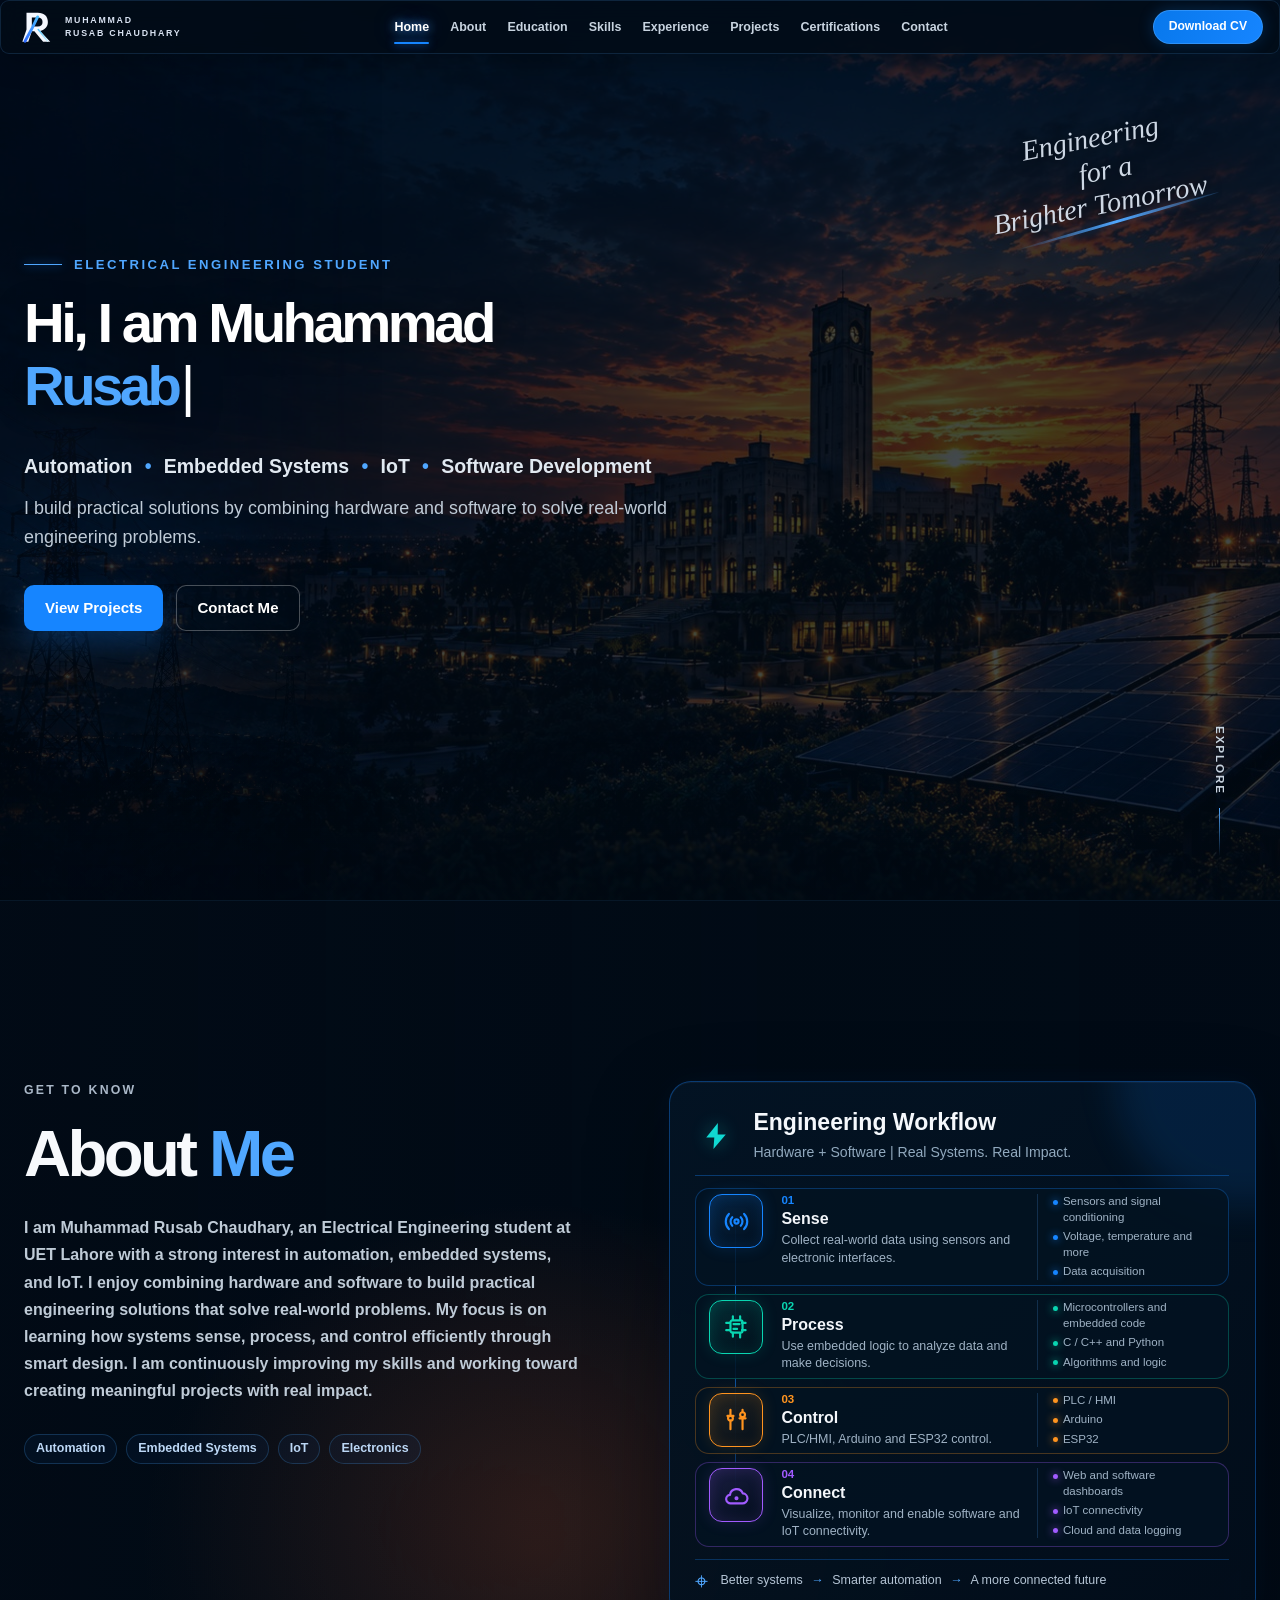
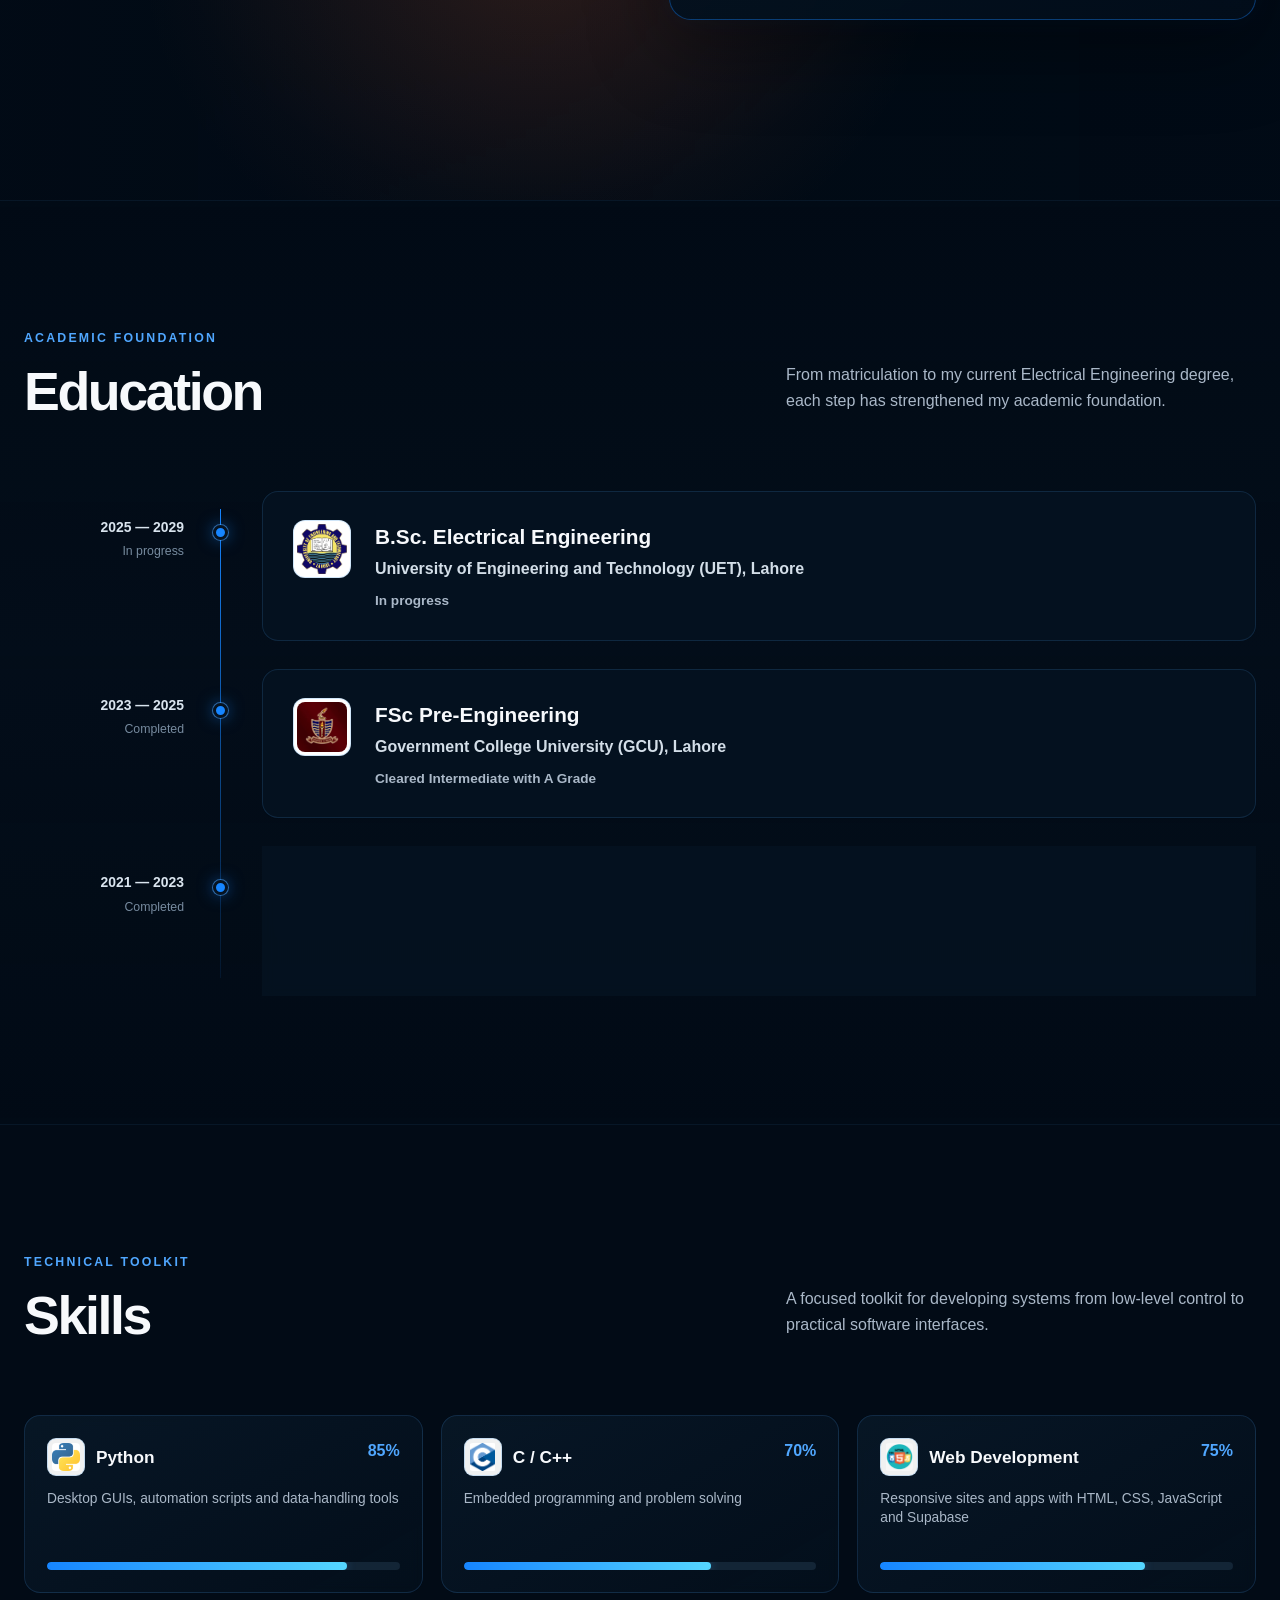
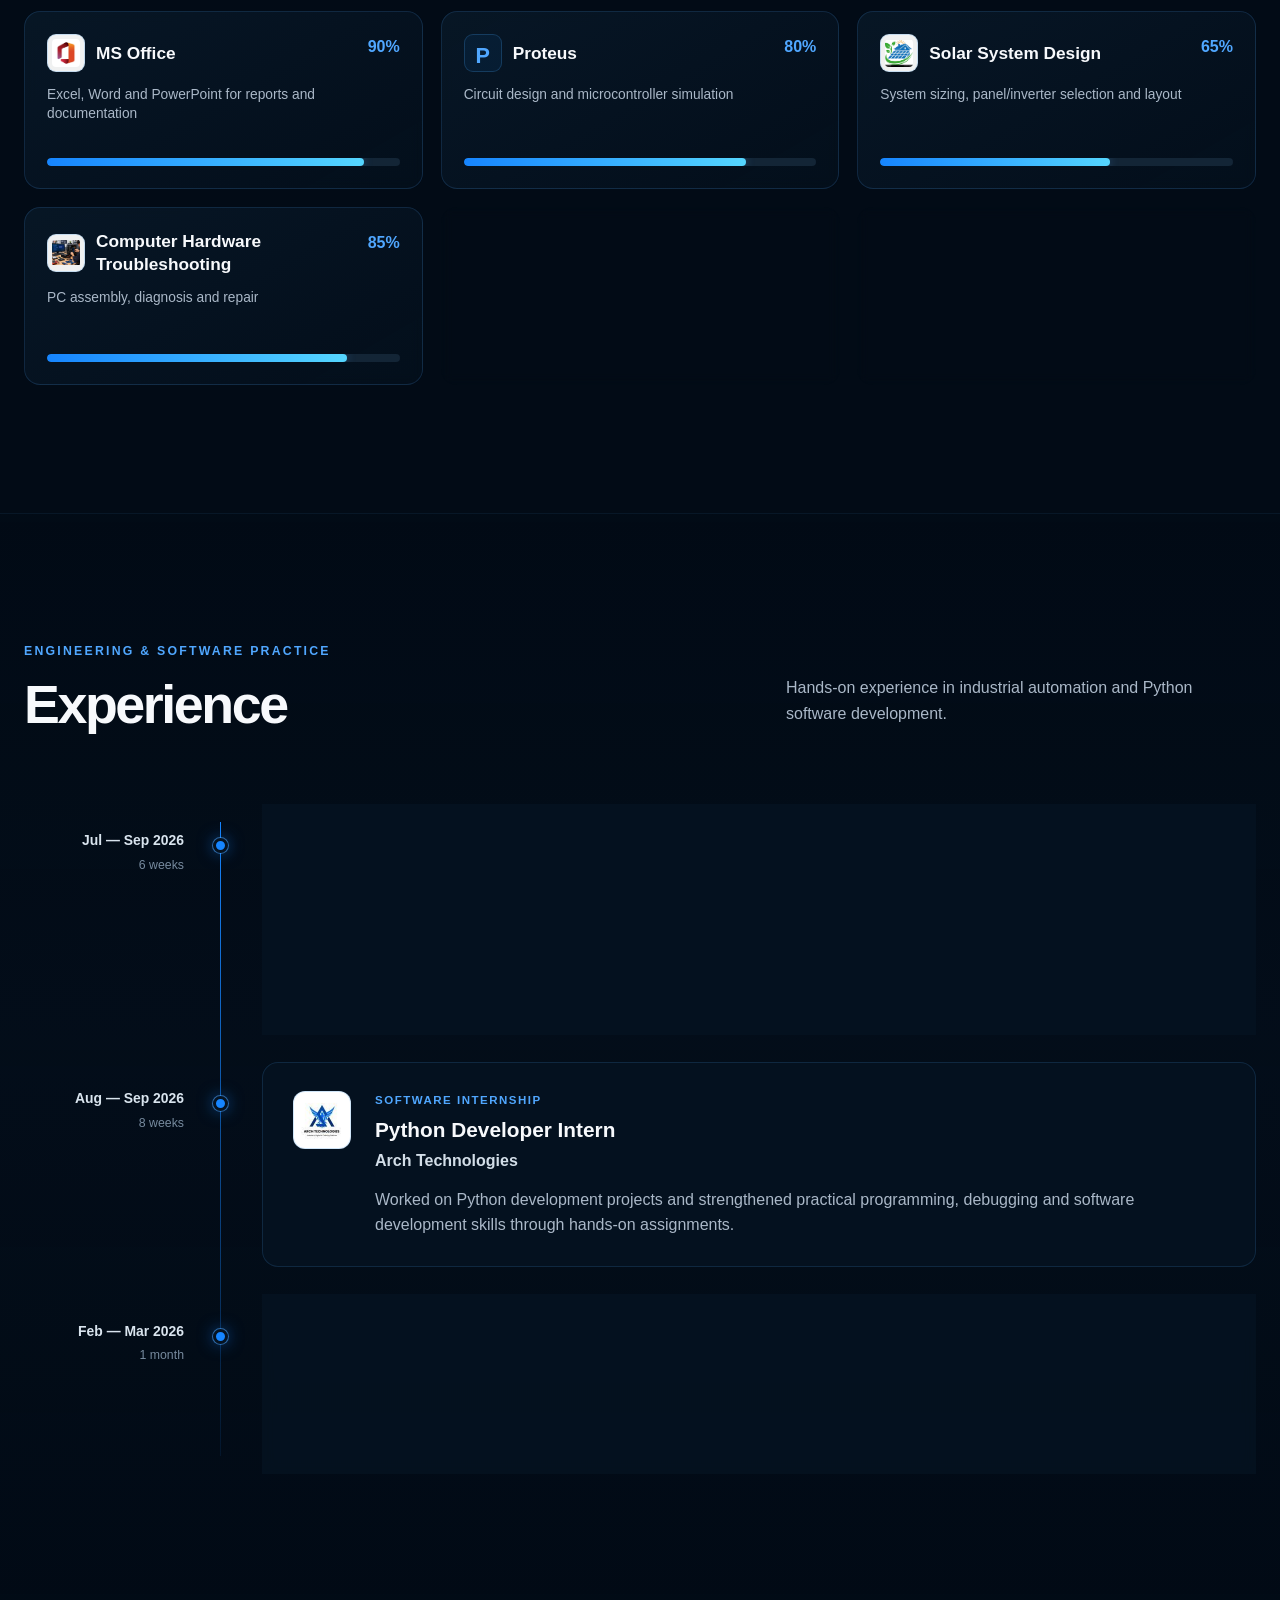
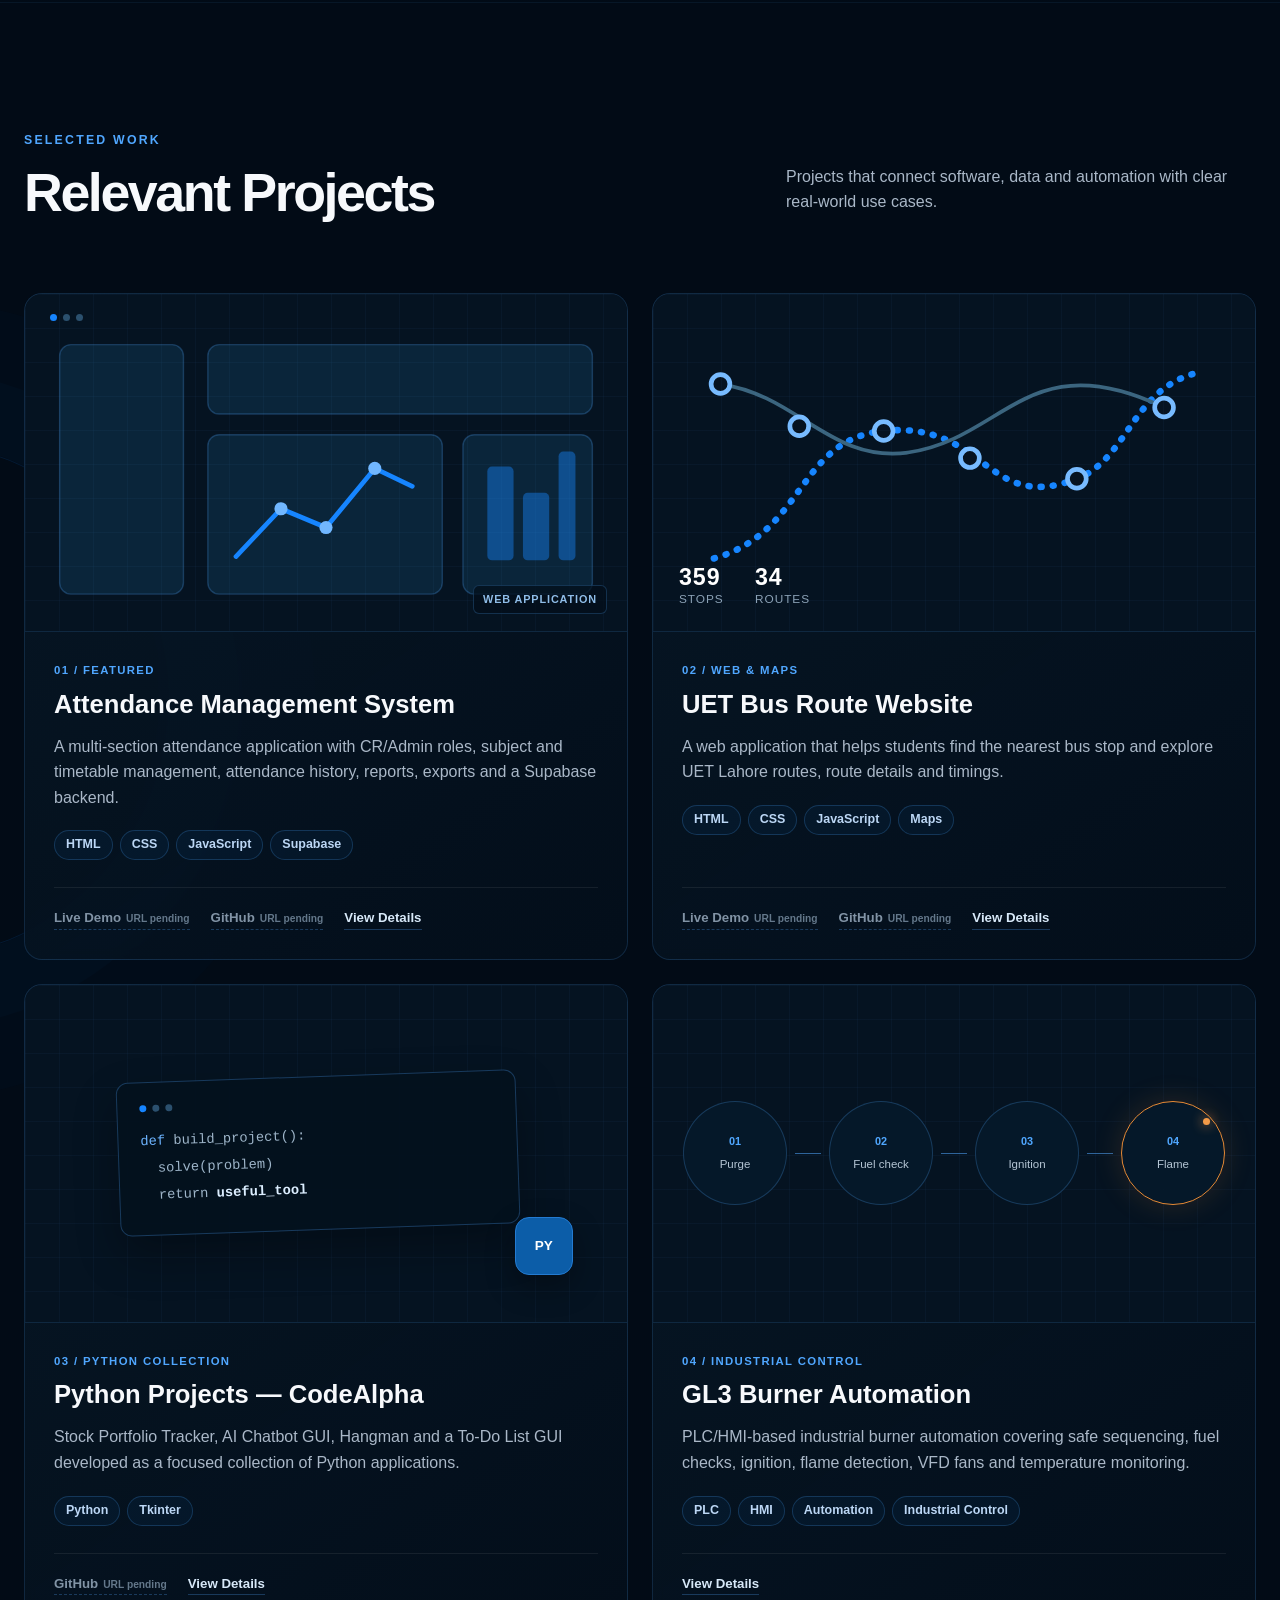
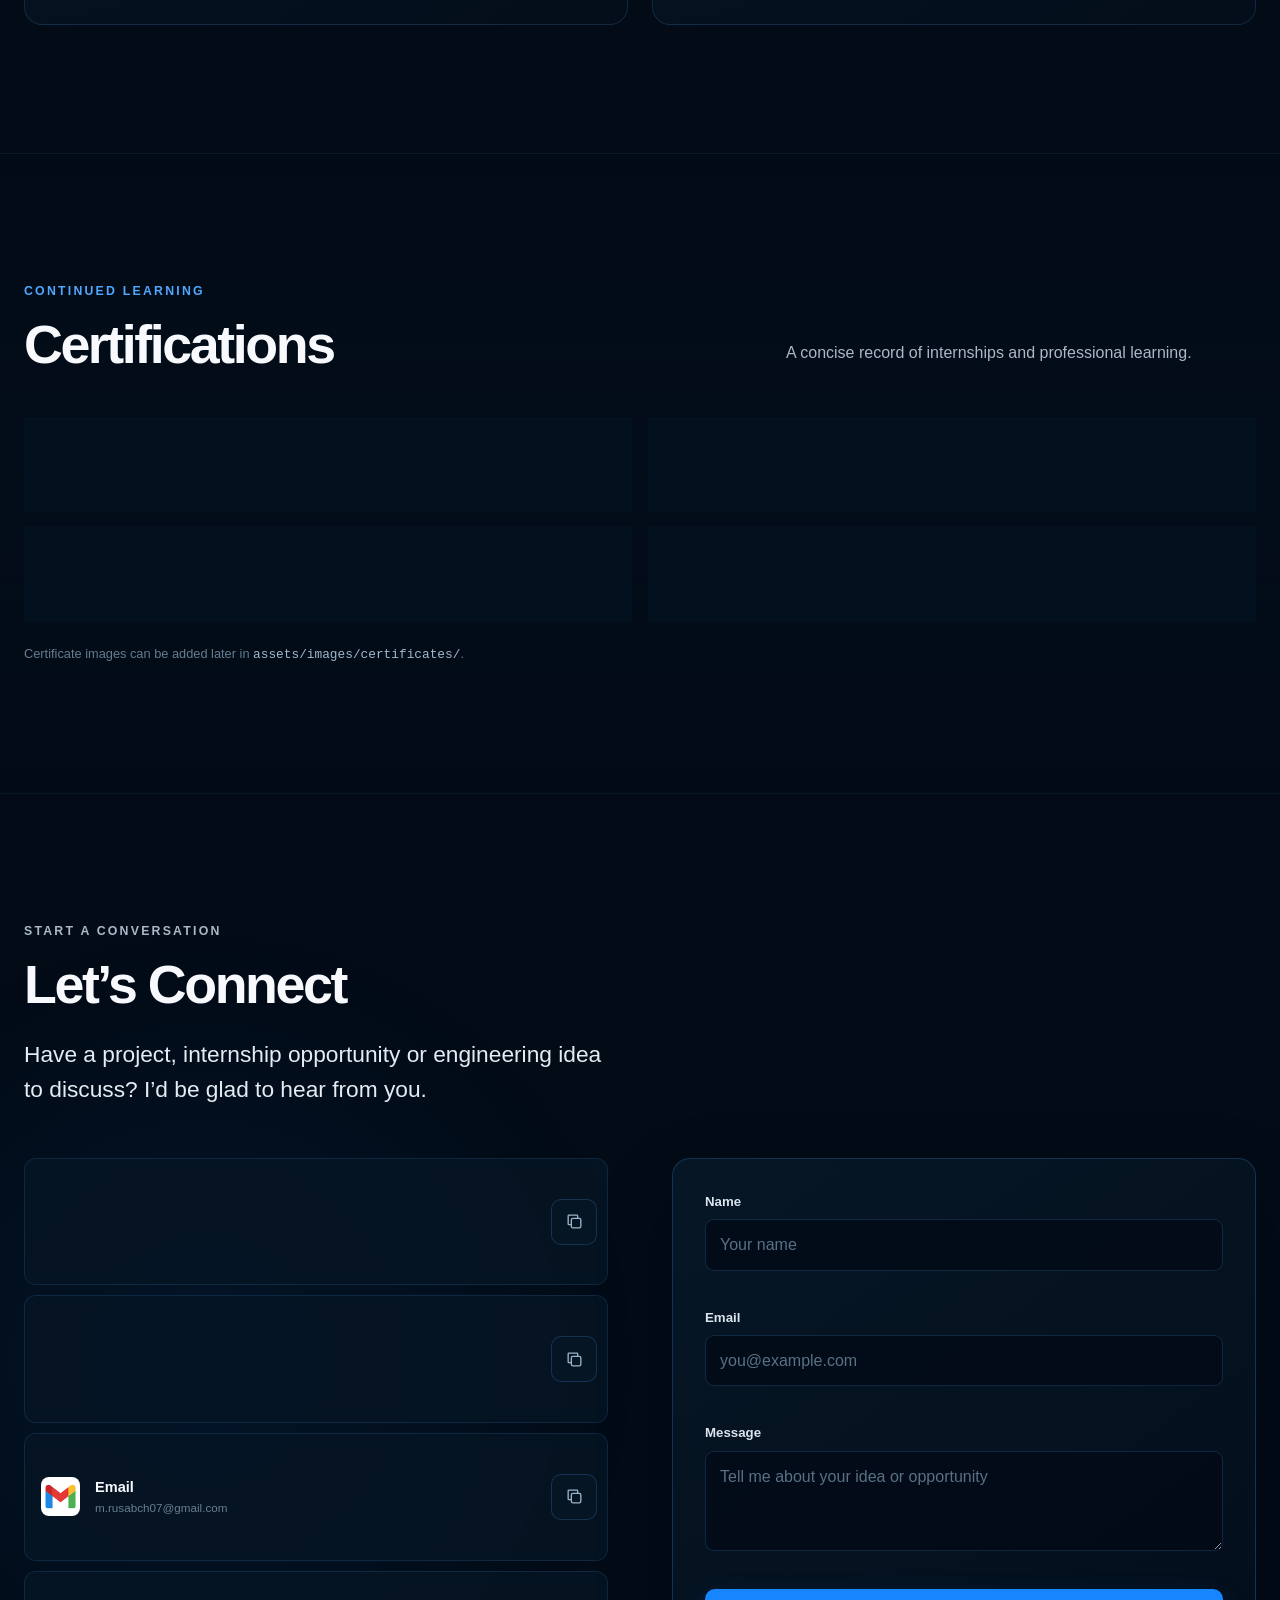
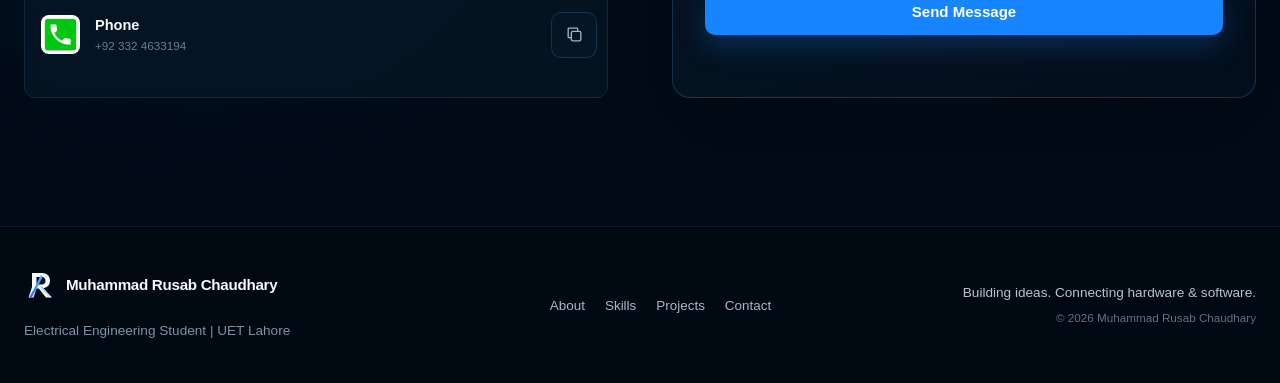
==== commit 2ff5d2d7: "update index.html" ====
--- a/index.html
+++ b/index.html
@@ -85,10 +85,9 @@
     <section class="section about-section" id="about" aria-labelledby="about-title">
       <div class="container about-grid">
         <div class="section-copy reveal">
-          <p class="section-kicker">Get to know me</p>
-          <h2 id="about-title">My Engineering <span>Workflow</span></h2>
-          <p class="lead">From sensing to solution</p>
-          <p>I combine hardware and software to build practical projects in automation, embedded systems, IoT and electronics. My approach is simple: understand the problem, design the logic, build the system and connect it to the real world.</p>
+          <p class="section-kicker">Get to know</p>
+          <h2 id="about-title">About <span>Me</span></h2>
+          <p class="lead">I am Muhammad Rusab Chaudhary, an Electrical Engineering student at UET Lahore with a strong interest in automation, embedded systems, and IoT. I enjoy combining hardware and software to build practical engineering solutions that solve real-world problems. My focus is on learning how systems sense, process, and control efficiently through smart design. I am continuously improving my skills and working toward creating meaningful projects with real impact.</p>
           <div class="interest-list" aria-label="Primary interests">
             <span>Automation</span><span>Embedded Systems</span><span>IoT</span><span>Electronics</span>
           </div>
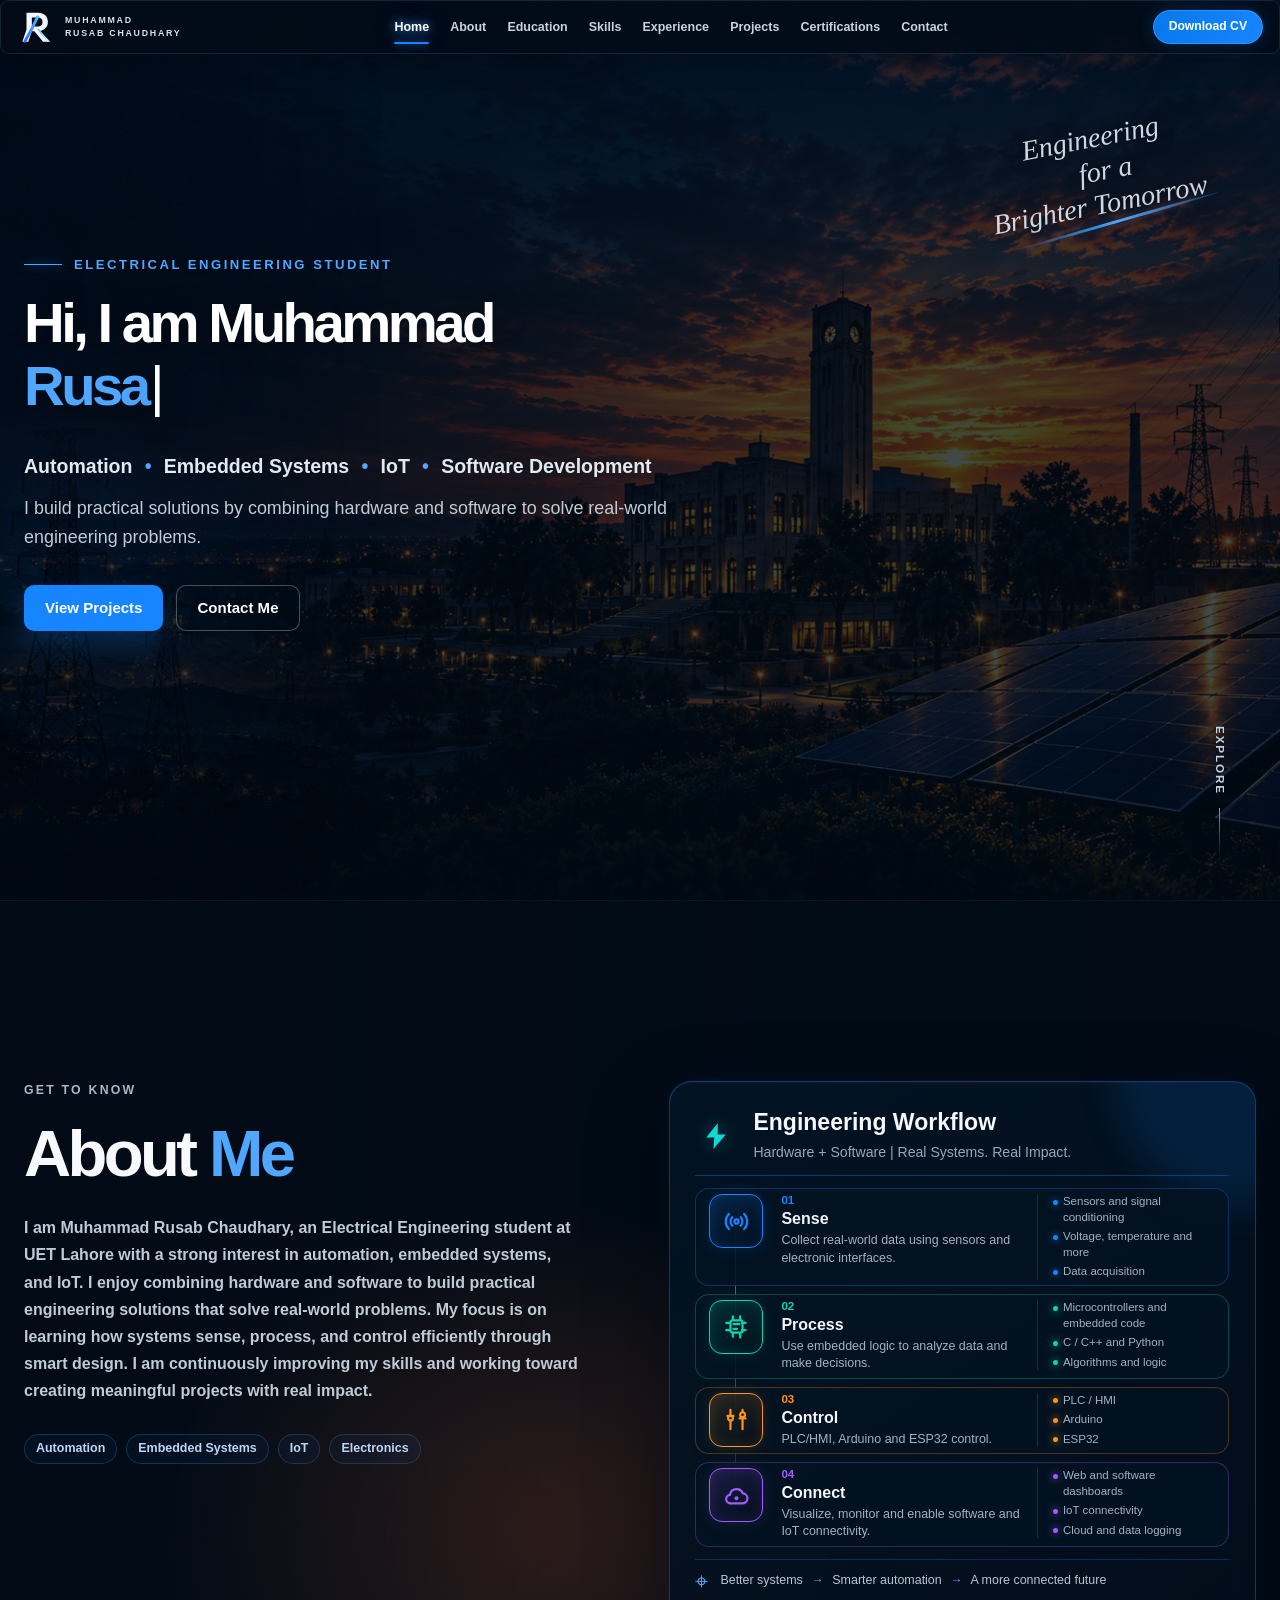
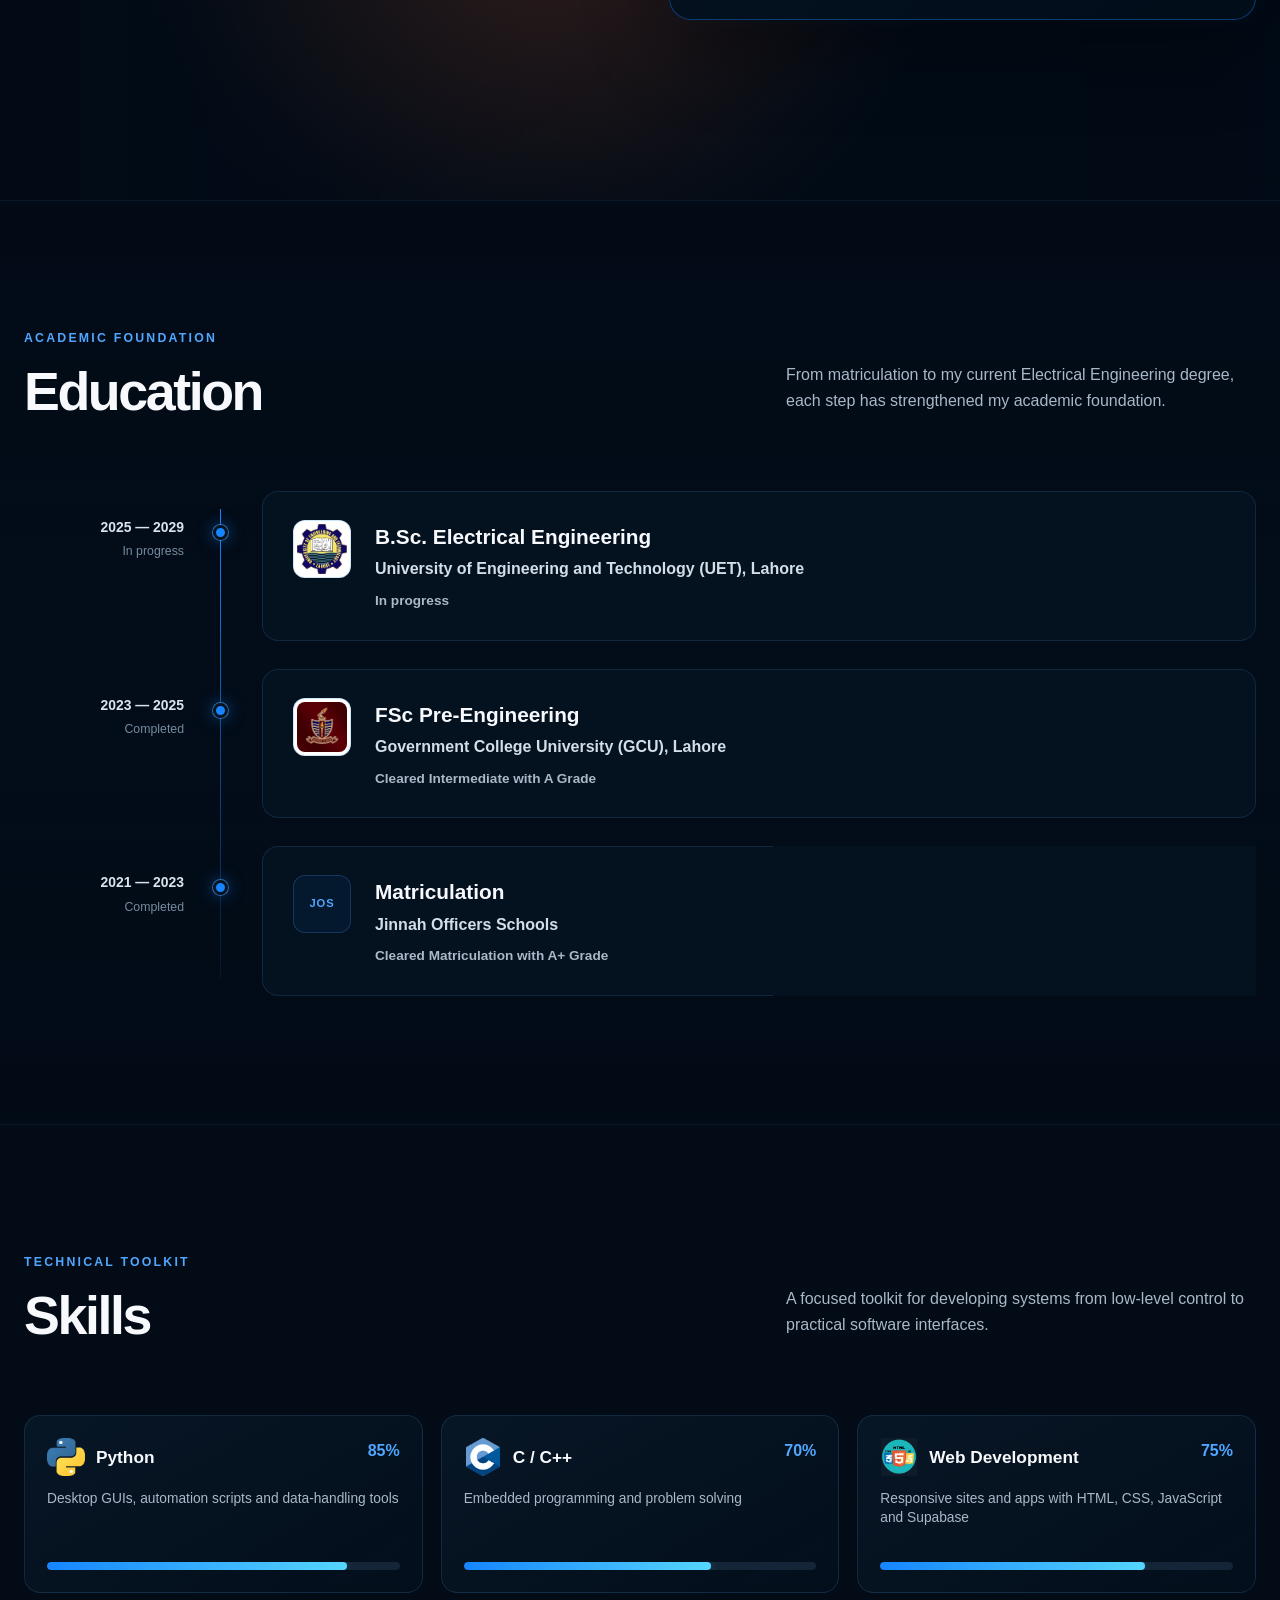
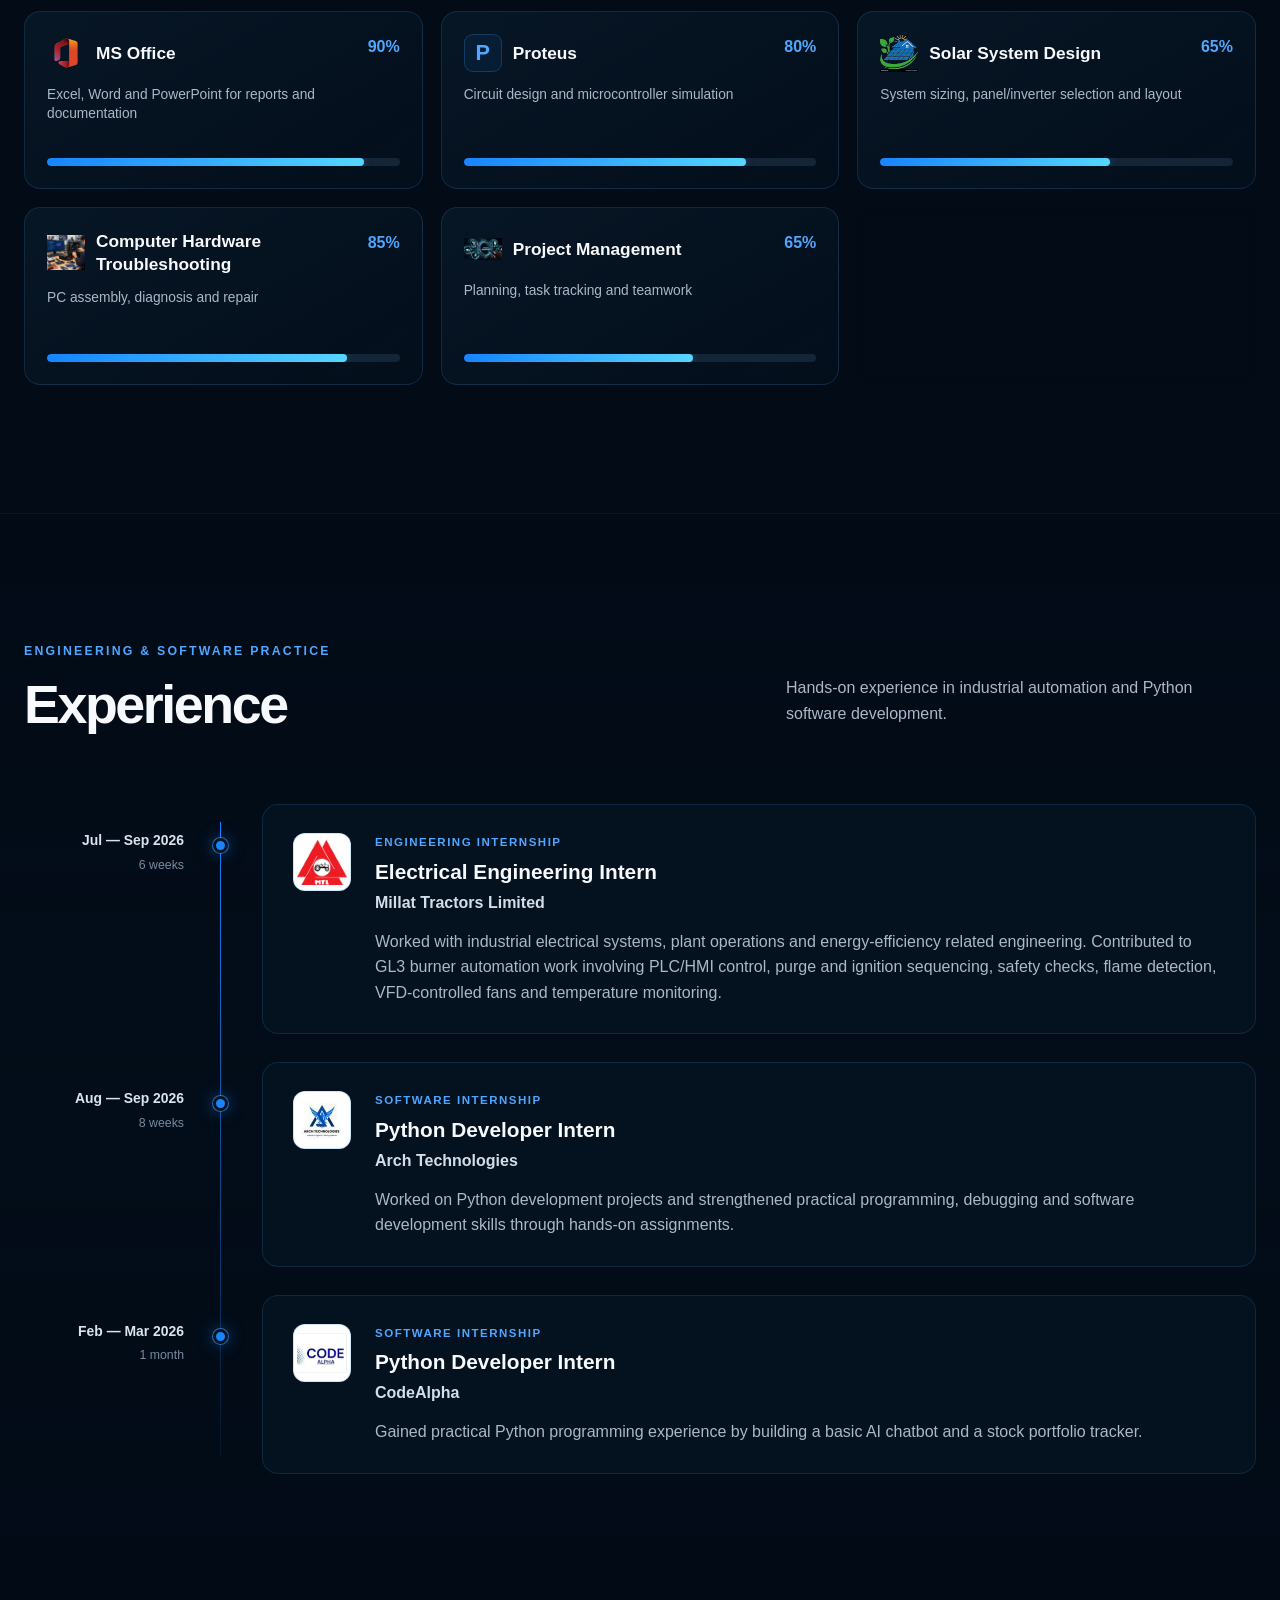
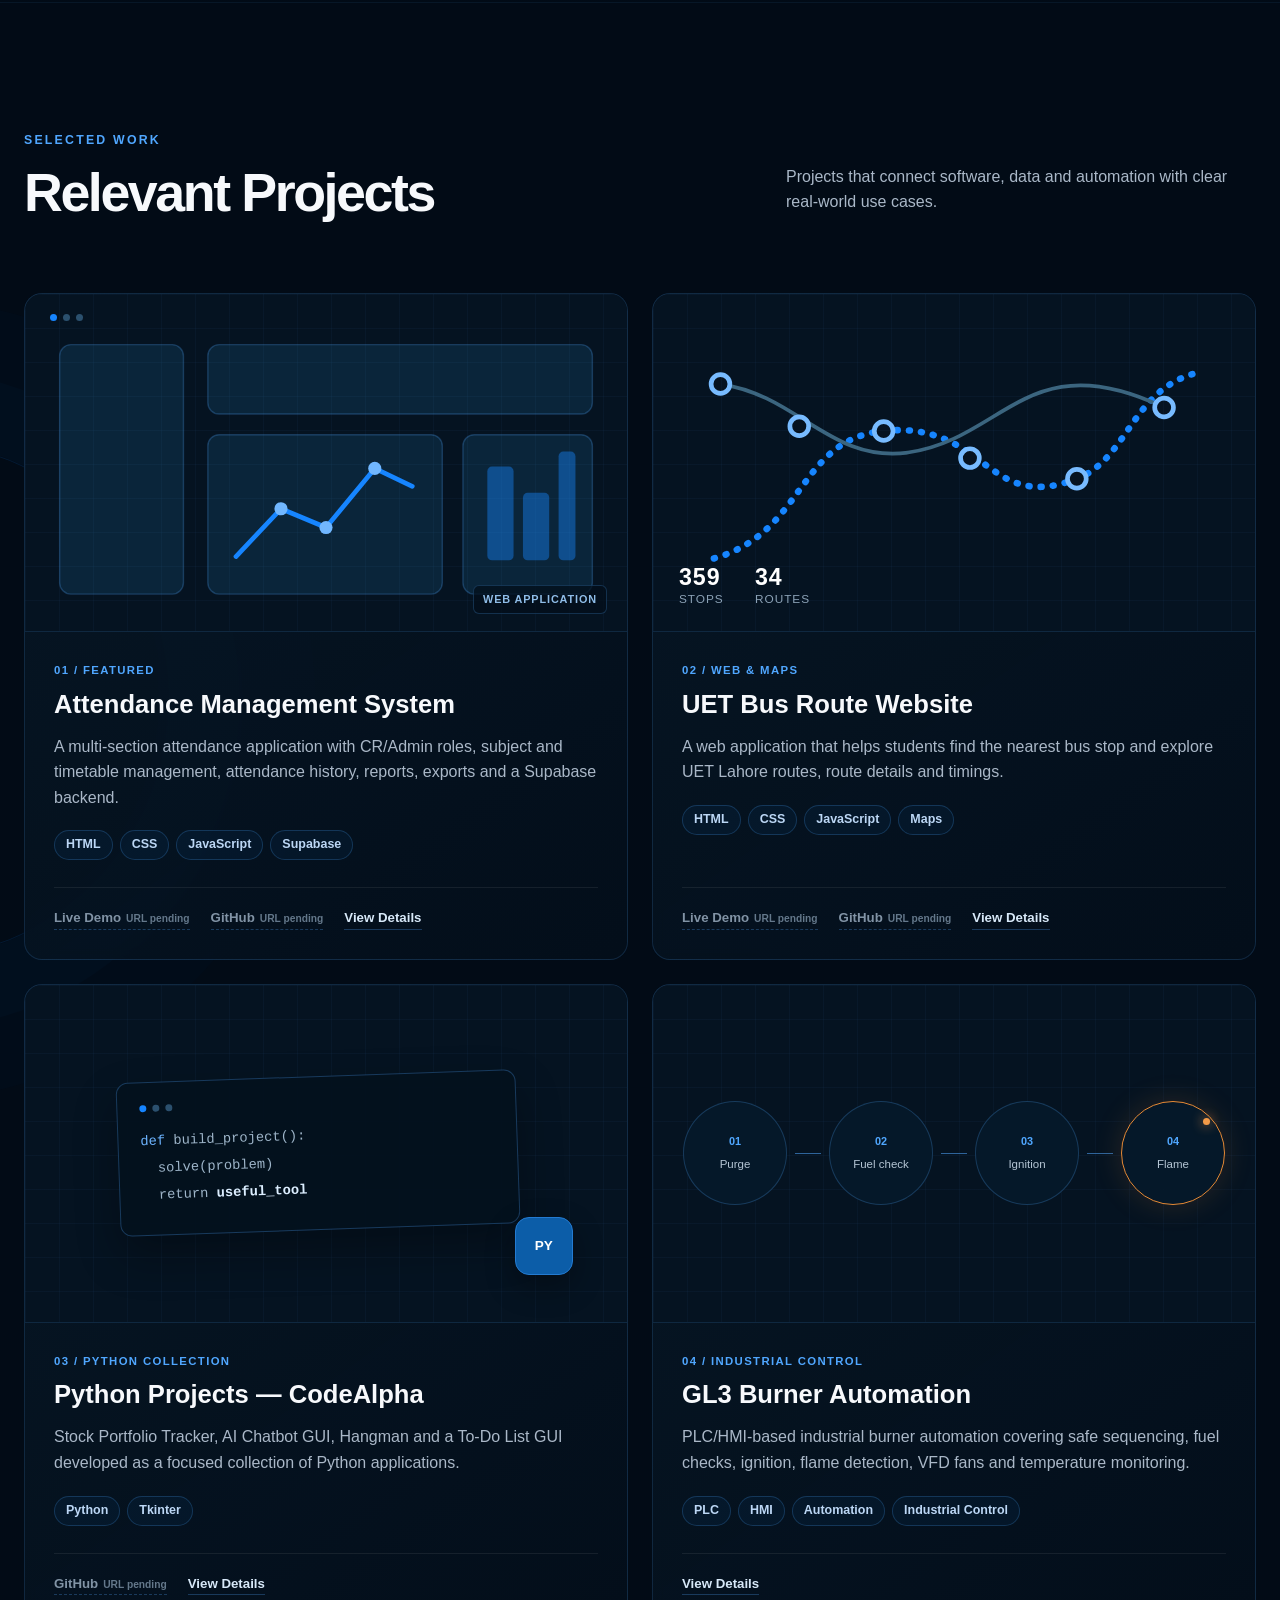
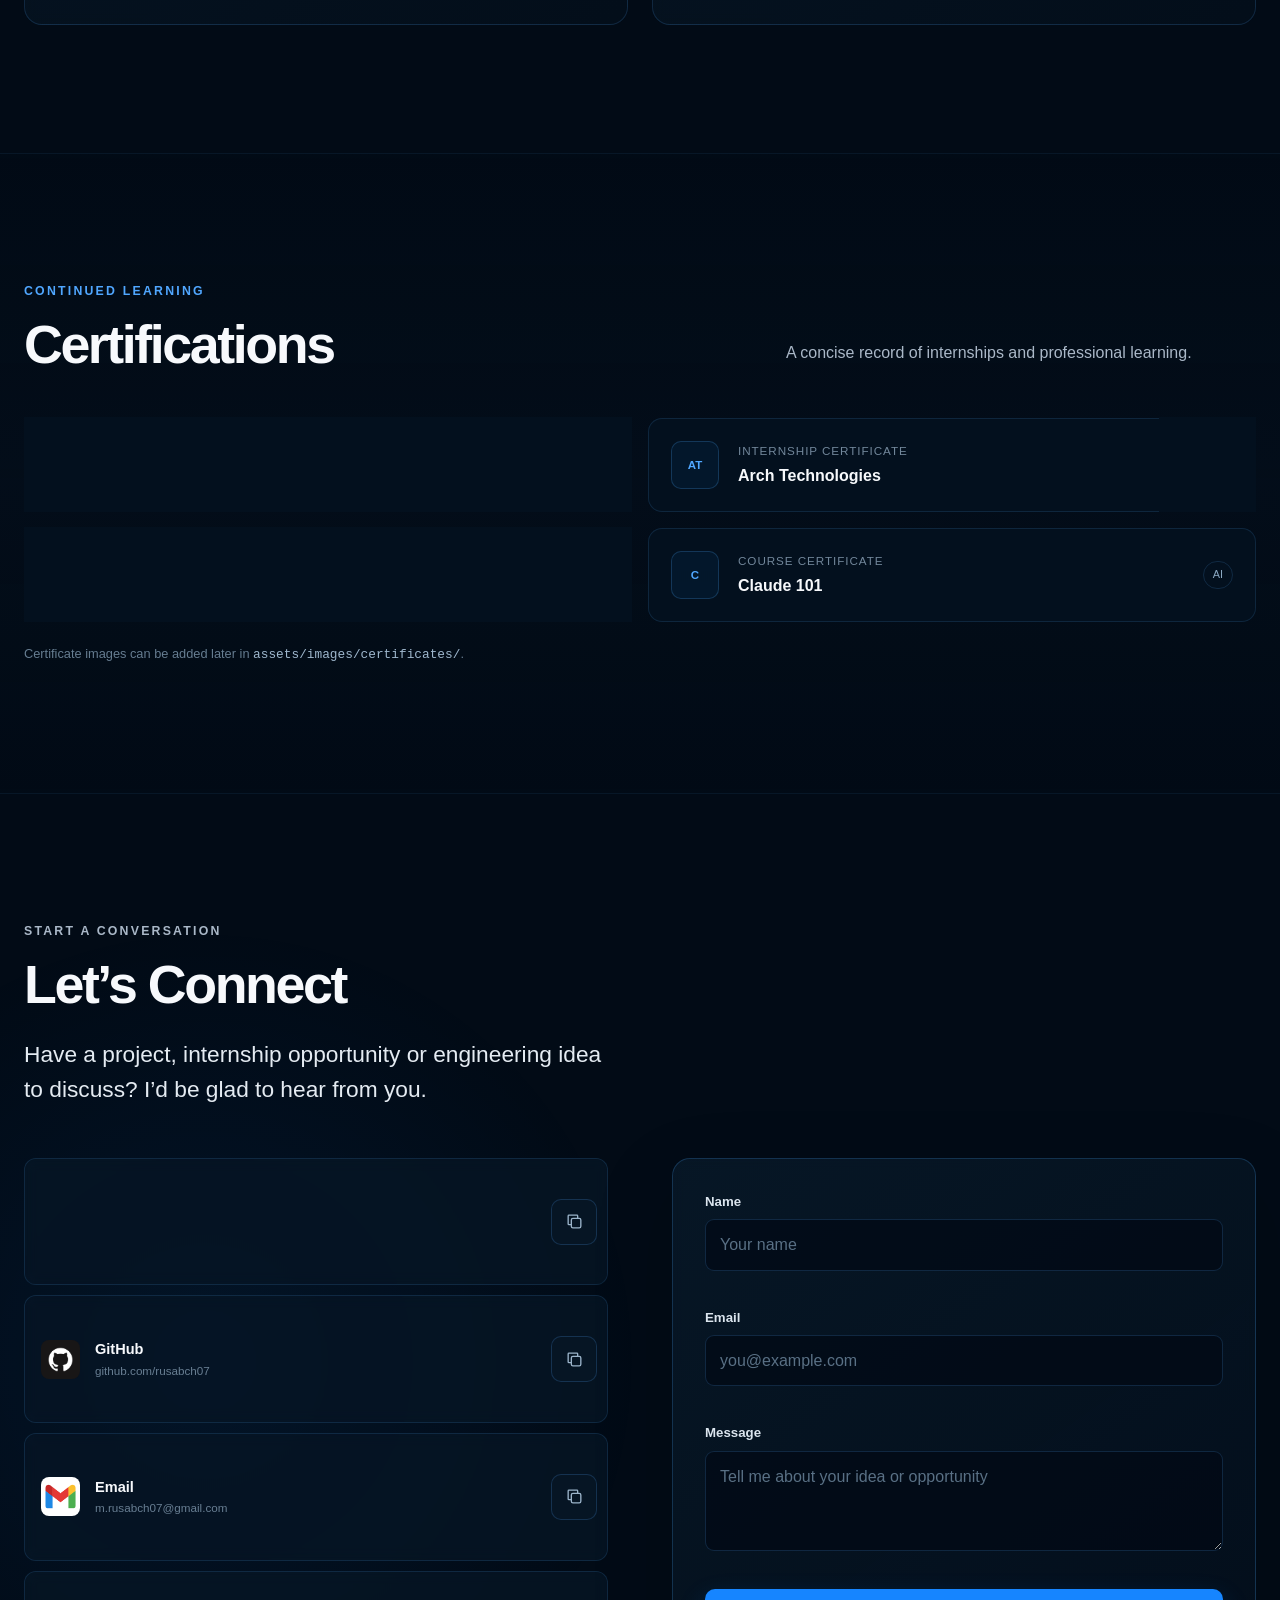
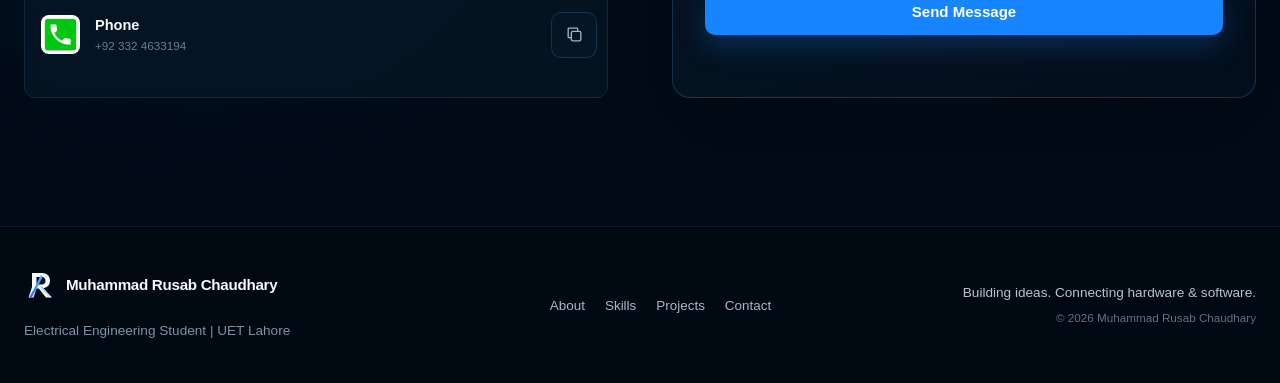
==== commit ea0a7a6b: "update" ====
--- a/index.html
+++ b/index.html
@@ -238,22 +238,22 @@
 
         <div class="skills-grid">
           <article class="skill-card" data-percent="85">
-            <div class="skill-card-heading"><div class="skill-title"><img class="skill-icon" src="assets/images/python-image.png" alt="" aria-hidden="true" width="38" height="38"><h3>Python</h3></div><span class="skill-percentage">0%</span></div>
+            <div class="skill-card-heading"><div class="skill-title"><img class="skill-icon skill-icon-image" src="assets/images/python-skill.png" alt="" aria-hidden="true" width="38" height="38"><h3>Python</h3></div><span class="skill-percentage">0%</span></div>
             <p class="skill-description">Desktop GUIs, automation scripts and data-handling tools</p>
             <div class="skill-progress" role="progressbar" aria-label="Python proficiency" aria-valuenow="0" aria-valuemin="0" aria-valuemax="100"><span class="skill-progress-fill"></span></div>
           </article>
           <article class="skill-card" data-percent="70">
-            <div class="skill-card-heading"><div class="skill-title"><img class="skill-icon" src="assets/images/c%20logo.png" alt="" aria-hidden="true" width="38" height="38"><h3>C / C++</h3></div><span class="skill-percentage">0%</span></div>
+            <div class="skill-card-heading"><div class="skill-title"><img class="skill-icon skill-icon-image" src="assets/images/c-cpp-skill.png" alt="" aria-hidden="true" width="38" height="38"><h3>C / C++</h3></div><span class="skill-percentage">0%</span></div>
             <p class="skill-description">Embedded programming and problem solving</p>
             <div class="skill-progress" role="progressbar" aria-label="C / C++ proficiency" aria-valuenow="0" aria-valuemin="0" aria-valuemax="100"><span class="skill-progress-fill"></span></div>
           </article>
           <article class="skill-card" data-percent="75">
-            <div class="skill-card-heading"><div class="skill-title"><img class="skill-icon" src="assets/images/web%20developemnt.png" alt="" aria-hidden="true" width="38" height="38"><h3>Web Development</h3></div><span class="skill-percentage">0%</span></div>
+            <div class="skill-card-heading"><div class="skill-title"><img class="skill-icon skill-icon-image" src="assets/images/web-development-skill.png" alt="" aria-hidden="true" width="38" height="38"><h3>Web Development</h3></div><span class="skill-percentage">0%</span></div>
             <p class="skill-description">Responsive sites and apps with HTML, CSS, JavaScript and Supabase</p>
             <div class="skill-progress" role="progressbar" aria-label="Web Development proficiency" aria-valuenow="0" aria-valuemin="0" aria-valuemax="100"><span class="skill-progress-fill"></span></div>
           </article>
           <article class="skill-card" data-percent="90">
-            <div class="skill-card-heading"><div class="skill-title"><img class="skill-icon" src="assets/images/images.jpg" alt="" aria-hidden="true" width="38" height="38"><h3>MS Office</h3></div><span class="skill-percentage">0%</span></div>
+            <div class="skill-card-heading"><div class="skill-title"><img class="skill-icon skill-icon-image" src="assets/images/ms-office-skill.png" alt="" aria-hidden="true" width="38" height="38"><h3>MS Office</h3></div><span class="skill-percentage">0%</span></div>
             <p class="skill-description">Excel, Word and PowerPoint for reports and documentation</p>
             <div class="skill-progress" role="progressbar" aria-label="MS Office proficiency" aria-valuenow="0" aria-valuemin="0" aria-valuemax="100"><span class="skill-progress-fill"></span></div>
           </article>
@@ -263,22 +263,22 @@
             <div class="skill-progress" role="progressbar" aria-label="Proteus proficiency" aria-valuenow="0" aria-valuemin="0" aria-valuemax="100"><span class="skill-progress-fill"></span></div>
           </article>
           <article class="skill-card" data-percent="65">
-            <div class="skill-card-heading"><div class="skill-title"><img class="skill-icon" src="assets/images/solar%20system%20installtion.jpg" alt="" aria-hidden="true" width="38" height="38"><h3>Solar System Design</h3></div><span class="skill-percentage">0%</span></div>
+            <div class="skill-card-heading"><div class="skill-title"><img class="skill-icon skill-icon-image" src="assets/images/solar-design-skill.png" alt="" aria-hidden="true" width="38" height="38"><h3>Solar System Design</h3></div><span class="skill-percentage">0%</span></div>
             <p class="skill-description">System sizing, panel/inverter selection and layout</p>
             <div class="skill-progress" role="progressbar" aria-label="Solar System Design proficiency" aria-valuenow="0" aria-valuemin="0" aria-valuemax="100"><span class="skill-progress-fill"></span></div>
           </article>
           <article class="skill-card" data-percent="85">
-            <div class="skill-card-heading"><div class="skill-title"><img class="skill-icon" src="assets/images/computer%20hardware%20troubleshoting.jpg" alt="" aria-hidden="true" width="38" height="38"><h3>Computer Hardware Troubleshooting</h3></div><span class="skill-percentage">0%</span></div>
+            <div class="skill-card-heading"><div class="skill-title"><img class="skill-icon skill-icon-image" src="assets/images/computer%20hardware%20troubleshoting.jpg" alt="" aria-hidden="true" width="38" height="38"><h3>Computer Hardware Troubleshooting</h3></div><span class="skill-percentage">0%</span></div>
             <p class="skill-description">PC assembly, diagnosis and repair</p>
             <div class="skill-progress" role="progressbar" aria-label="Computer Hardware Troubleshooting proficiency" aria-valuenow="0" aria-valuemin="0" aria-valuemax="100"><span class="skill-progress-fill"></span></div>
           </article>
           <article class="skill-card" data-percent="65">
-            <div class="skill-card-heading"><div class="skill-title"><img class="skill-icon" src="assets/images/project%20managemnt.jpg" alt="" aria-hidden="true" width="38" height="38"><h3>Project Management</h3></div><span class="skill-percentage">0%</span></div>
+            <div class="skill-card-heading"><div class="skill-title"><img class="skill-icon skill-icon-image" src="assets/images/project%20managemnt.jpg" alt="" aria-hidden="true" width="38" height="38"><h3>Project Management</h3></div><span class="skill-percentage">0%</span></div>
             <p class="skill-description">Planning, task tracking and teamwork</p>
             <div class="skill-progress" role="progressbar" aria-label="Project Management proficiency" aria-valuenow="0" aria-valuemin="0" aria-valuemax="100"><span class="skill-progress-fill"></span></div>
           </article>
           <article class="skill-card" data-percent="70">
-            <div class="skill-card-heading"><div class="skill-title"><img class="skill-icon" src="assets/images/embeded%20system.jpg" alt="" aria-hidden="true" width="38" height="38"><h3>Embedded Systems &amp; Automation</h3></div><span class="skill-percentage">0%</span></div>
+            <div class="skill-card-heading"><div class="skill-title"><img class="skill-icon skill-icon-image" src="assets/images/embeded%20system.jpg" alt="" aria-hidden="true" width="38" height="38"><h3>Embedded Systems &amp; Automation</h3></div><span class="skill-percentage">0%</span></div>
             <p class="skill-description">Arduino, PLC/HMI and sensor-based control</p>
             <div class="skill-progress" role="progressbar" aria-label="Embedded Systems &amp; Automation proficiency" aria-valuenow="0" aria-valuemin="0" aria-valuemax="100"><span class="skill-progress-fill"></span></div>
           </article>
--- a/style.css
+++ b/style.css
@@ -206,8 +206,9 @@
 .skill-card:hover { transform: translateY(-4px); border-color: rgba(80,167,255,.38); box-shadow: 0 18px 50px rgba(0,0,0,.22); }
 .skill-card-heading { display: flex; align-items: flex-start; justify-content: space-between; gap: 12px; }
 .skill-title { display: flex; align-items: center; gap: 11px; min-width: 0; }
-.skill-icon { display: grid; flex: 0 0 38px; place-items: center; width: 38px; height: 38px; padding: 4px; border: 1px solid var(--border); border-radius: 9px; background: rgba(255,255,255,.94); object-fit: contain; }
-.skill-icon-text { color: var(--accent-light); background: rgba(22,133,255,.075); font-size: 1.35rem; font-weight: 850; }
+.skill-icon { display: grid; flex: 0 0 38px; place-items: center; width: 38px; height: 38px; }
+.skill-icon-image { object-fit: contain; }
+.skill-icon-text { border: 1px solid var(--border); border-radius: 9px; color: var(--accent-light); background: rgba(22,133,255,.075); font-size: 1.35rem; font-weight: 850; }
 .skill-card h3 { min-width: 0; margin: 0; font-size: 1.08rem; line-height: 1.3; }
 .skill-percentage { flex: 0 0 auto; color: var(--accent-light); font-size: 1rem; font-weight: 750; font-variant-numeric: tabular-nums; }
 .skill-description { display: -webkit-box; min-height: 2.8em; margin: 13px 0 18px; overflow: hidden; color: var(--text-secondary); font-size: .86rem; line-height: 1.4; -webkit-box-orient: vertical; -webkit-line-clamp: 2; }
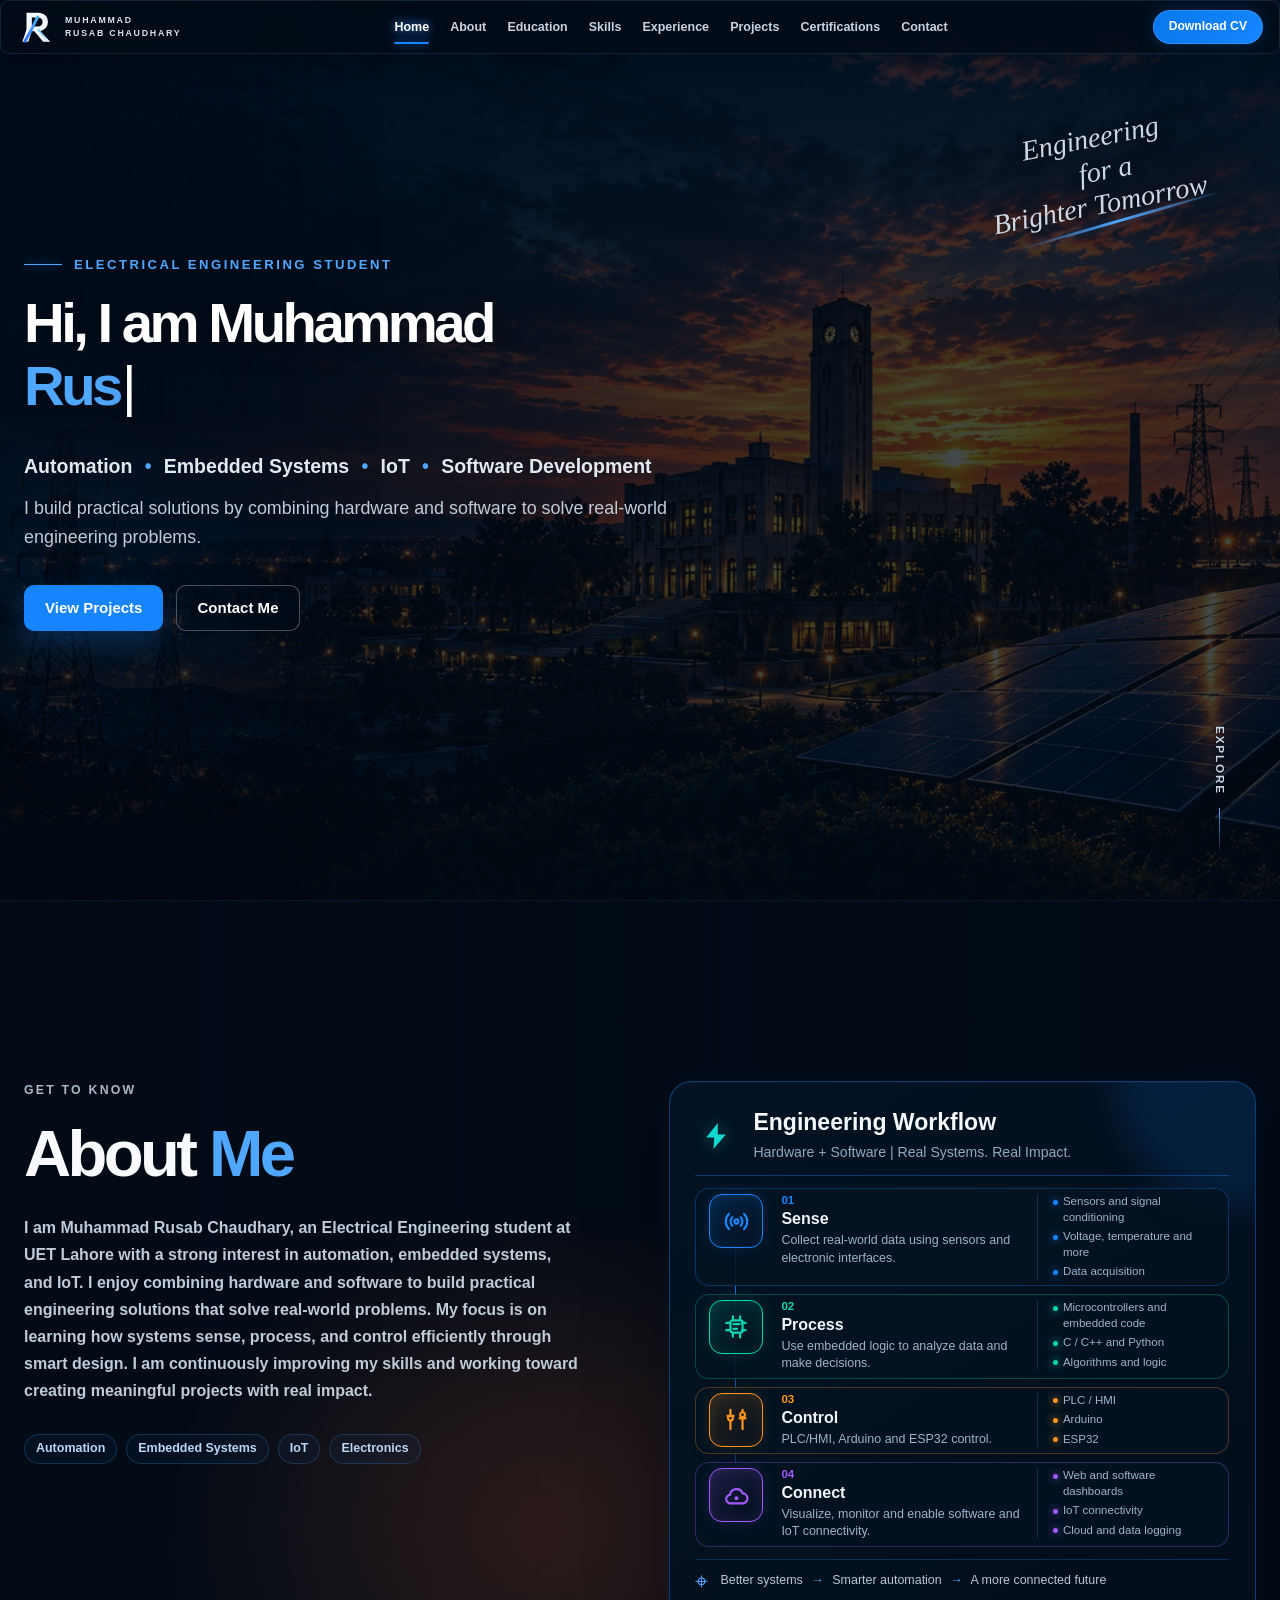
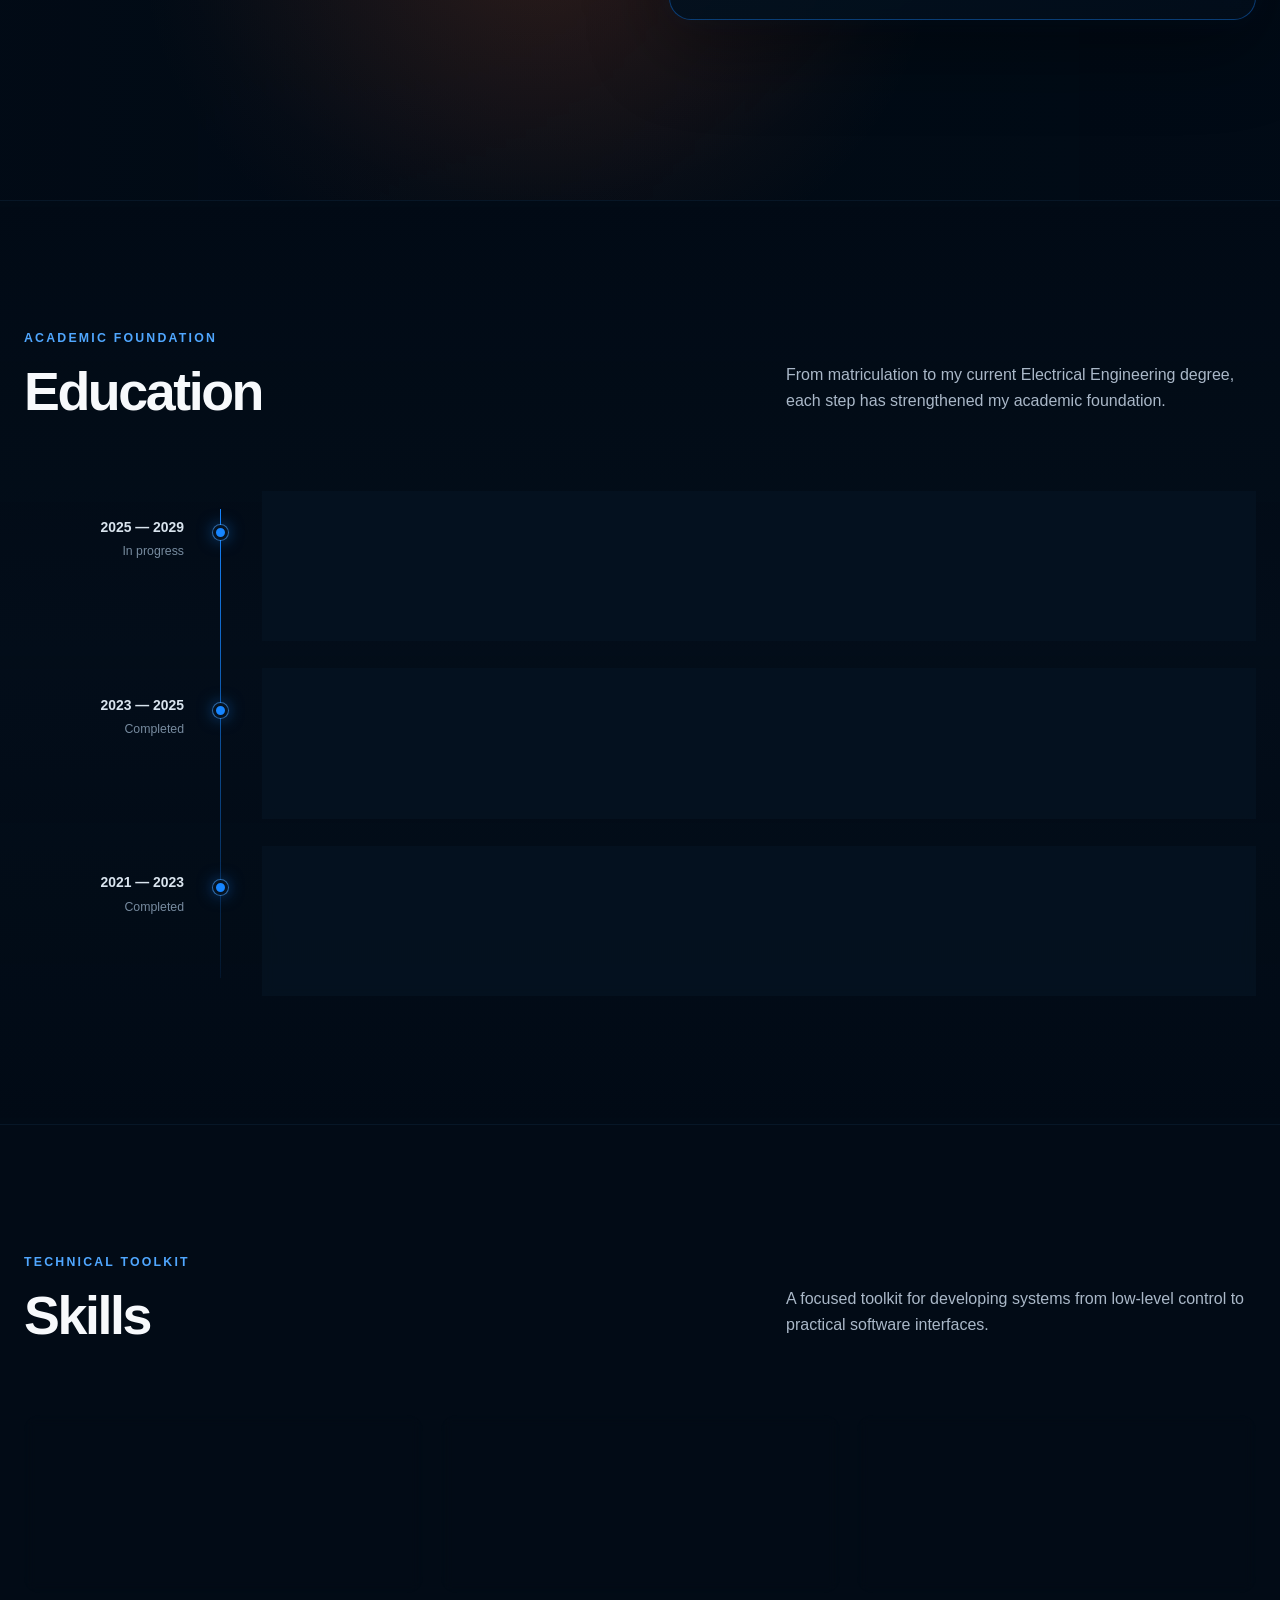
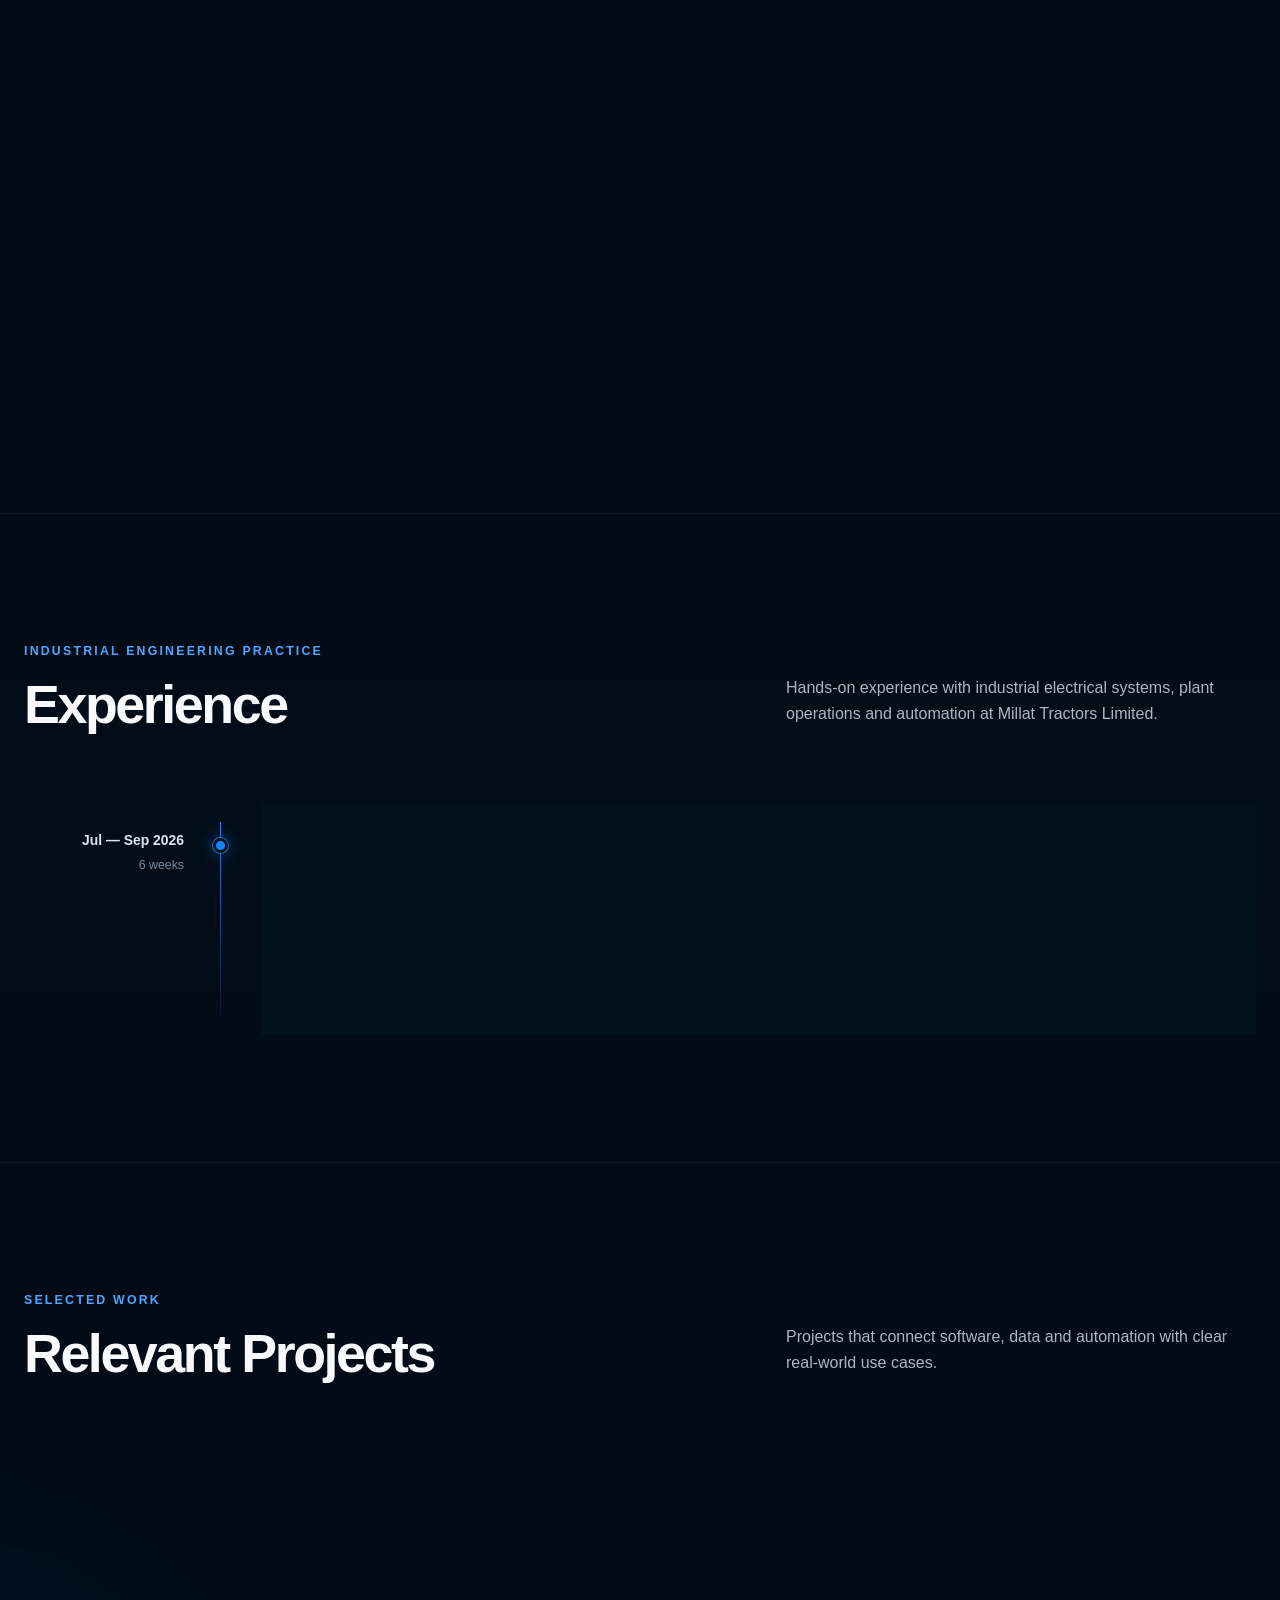
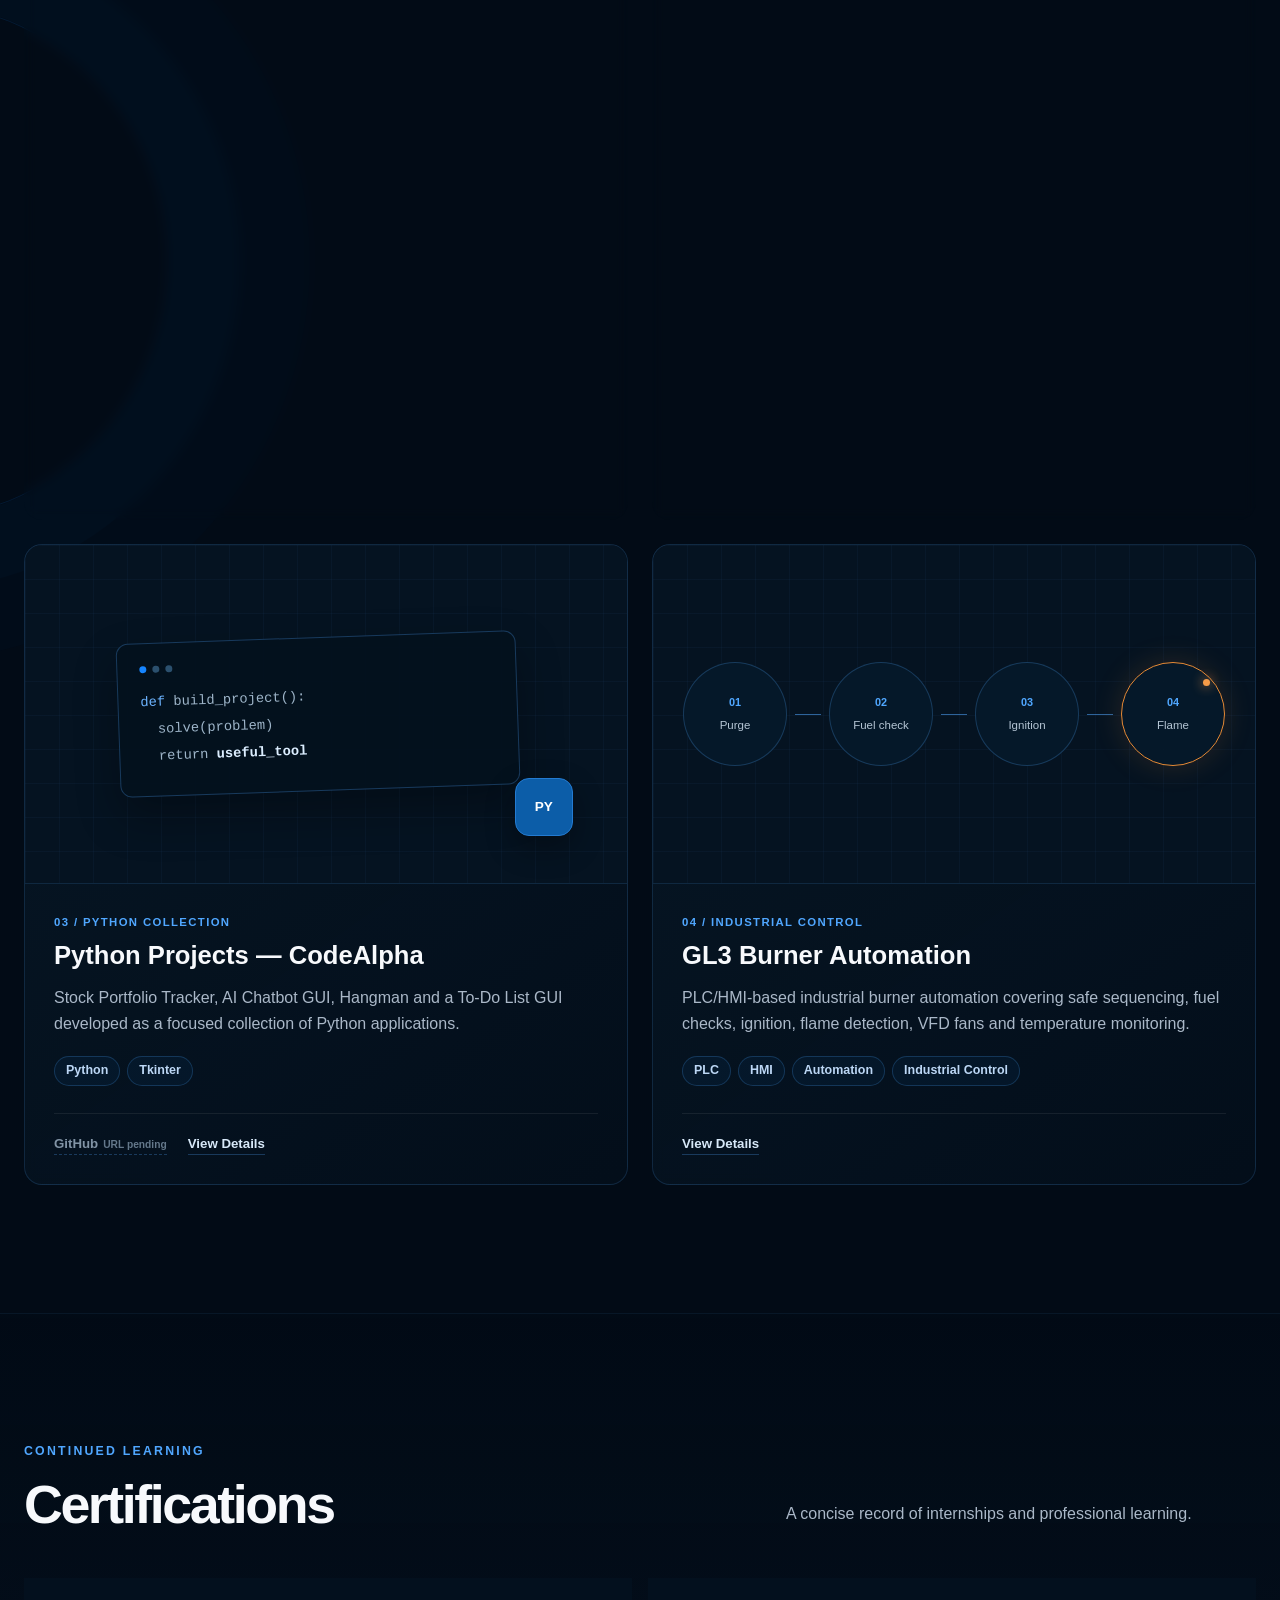
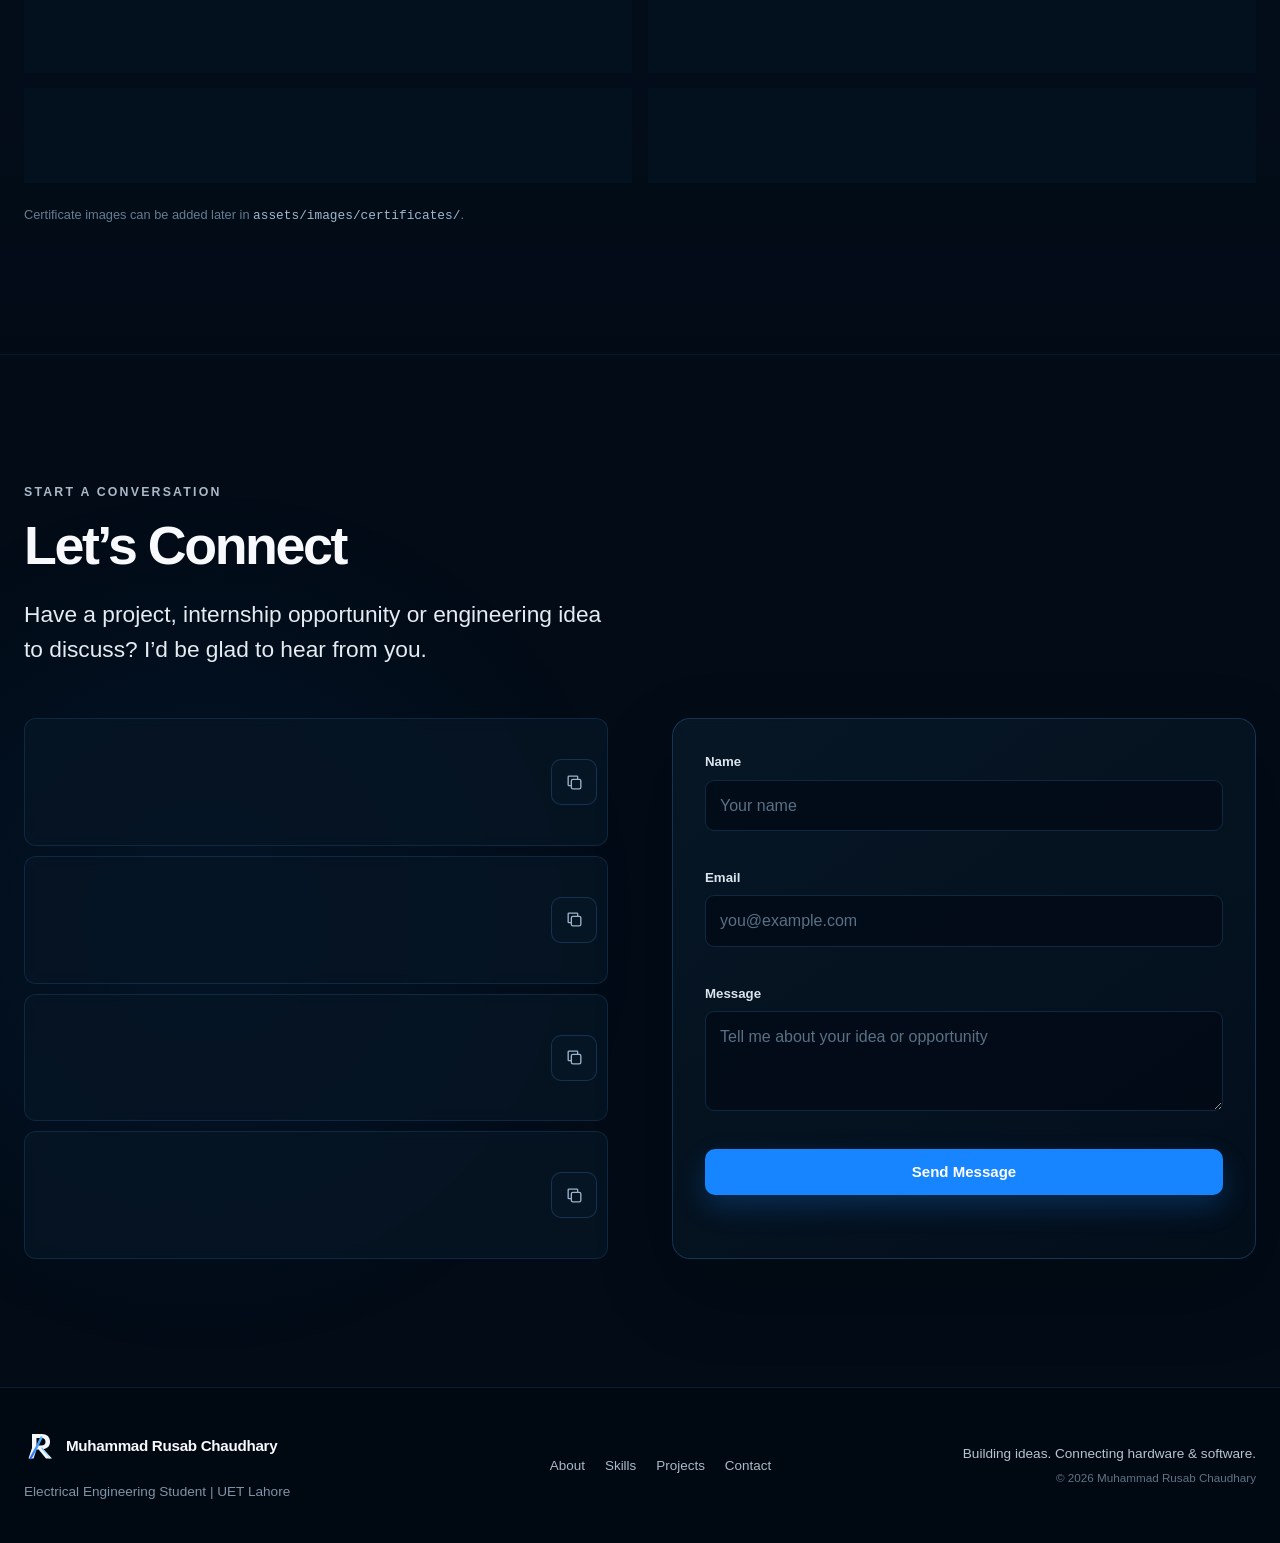
==== commit 408a1e3d: "update index" ====
--- a/index.html
+++ b/index.html
@@ -290,10 +290,10 @@
       <div class="container">
         <div class="section-heading reveal">
           <div>
-            <p class="section-kicker">Engineering &amp; software practice</p>
+            <p class="section-kicker">Industrial engineering practice</p>
             <h2 id="experience-title">Experience</h2>
           </div>
-          <p>Hands-on experience in industrial automation and Python software development.</p>
+          <p>Hands-on experience with industrial electrical systems, plant operations and automation at Millat Tractors Limited.</p>
         </div>
 
         <div class="timeline">
@@ -307,34 +307,6 @@
                 <h3>Electrical Engineering Intern</h3>
                 <p class="company-name">Millat Tractors Limited</p>
                 <p>Worked with industrial electrical systems, plant operations and energy-efficiency related engineering. Contributed to GL3 burner automation work involving PLC/HMI control, purge and ignition sequencing, safety checks, flame detection, VFD-controlled fans and temperature monitoring.</p>
-              </div>
-            </div>
-          </article>
-
-          <article class="timeline-item reveal">
-            <div class="timeline-marker" aria-hidden="true"></div>
-            <div class="timeline-date"><span>Aug — Sep 2026</span><small>8 weeks</small></div>
-            <div class="experience-card">
-              <img class="company-logo education-logo" src="assets/images/arch-technologies-logo.jpg" alt="Arch Technologies logo" width="58" height="58">
-              <div>
-                <p class="experience-type">Software internship</p>
-                <h3>Python Developer Intern</h3>
-                <p class="company-name">Arch Technologies</p>
-                <p>Worked on Python development projects and strengthened practical programming, debugging and software development skills through hands-on assignments.</p>
-              </div>
-            </div>
-          </article>
-
-          <article class="timeline-item reveal">
-            <div class="timeline-marker" aria-hidden="true"></div>
-            <div class="timeline-date"><span>Feb — Mar 2026</span><small>1 month</small></div>
-            <div class="experience-card">
-              <img class="company-logo education-logo" src="assets/images/code-alpha-logo.jpg" alt="CodeAlpha logo" width="58" height="58">
-              <div>
-                <p class="experience-type">Software internship</p>
-                <h3>Python Developer Intern</h3>
-                <p class="company-name">CodeAlpha</p>
-                <p>Gained practical Python programming experience by building a basic AI chatbot and a stock portfolio tracker.</p>
               </div>
             </div>
           </article>
